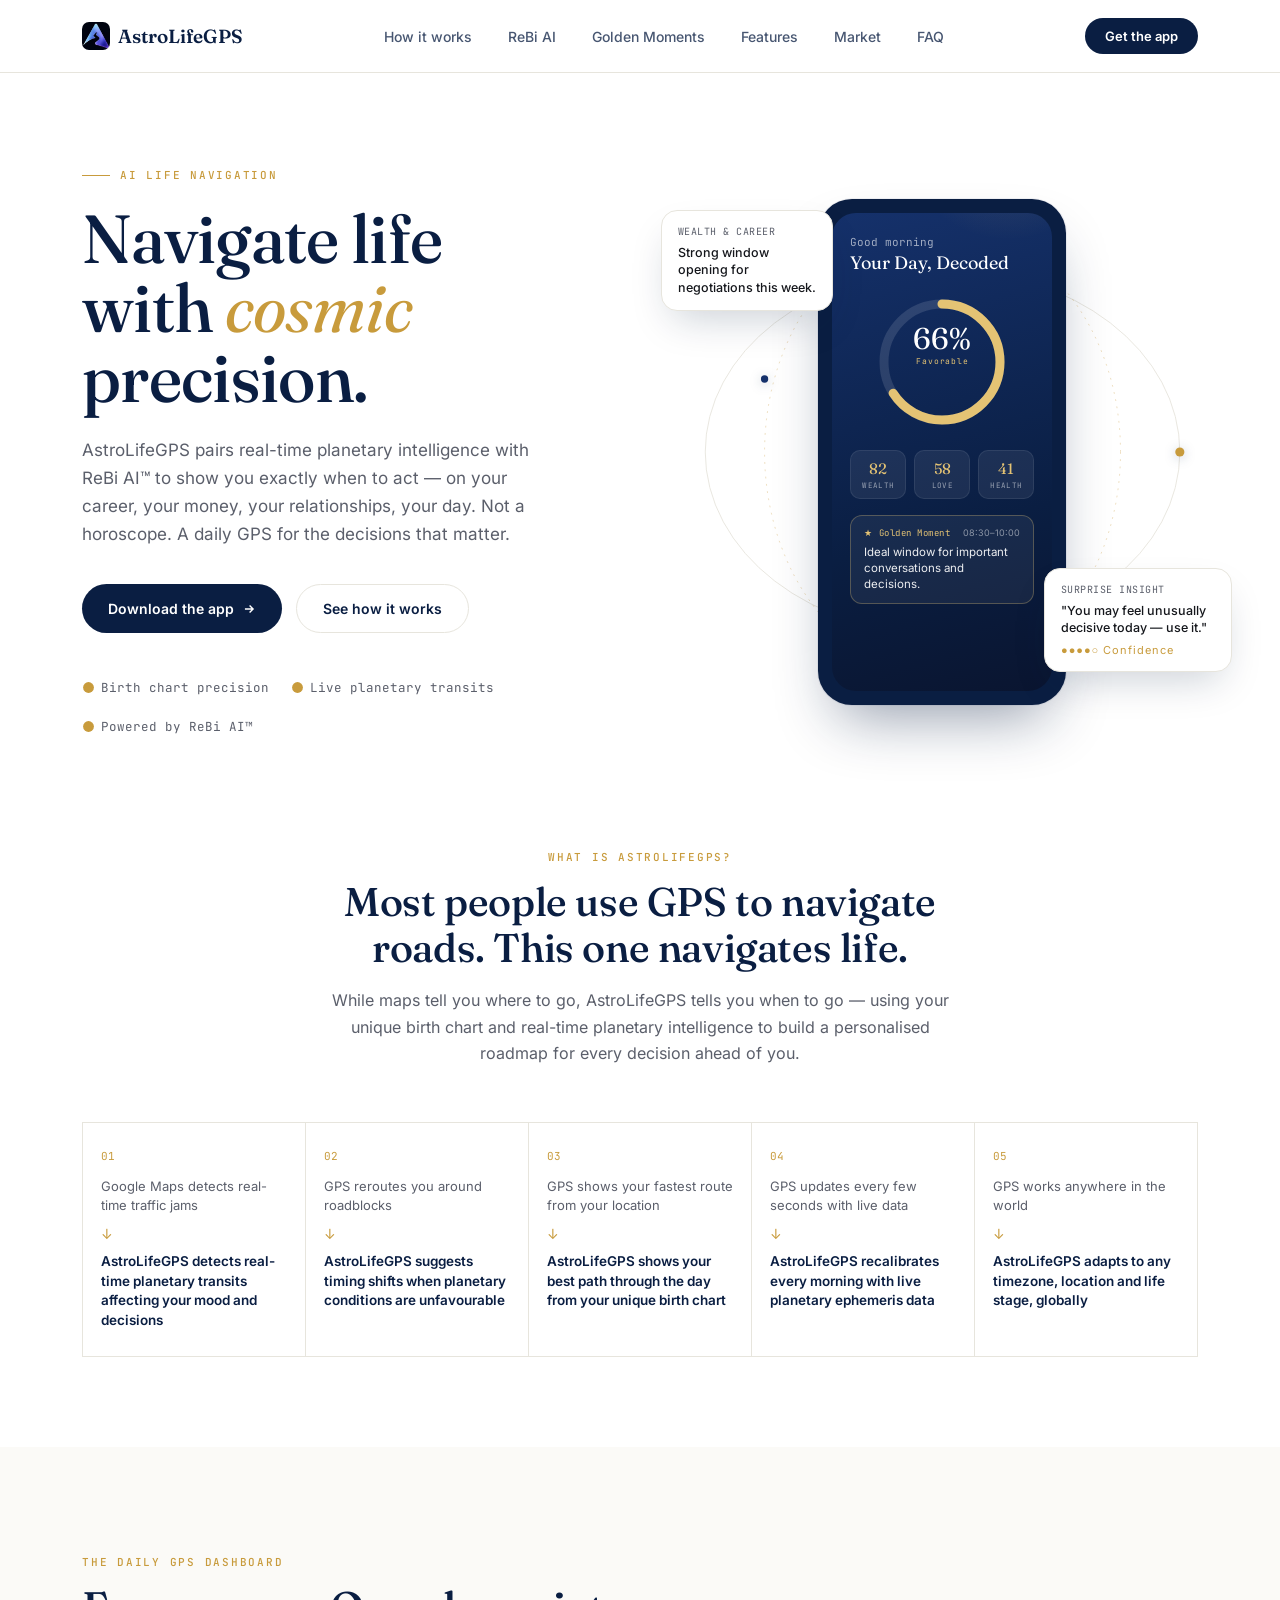
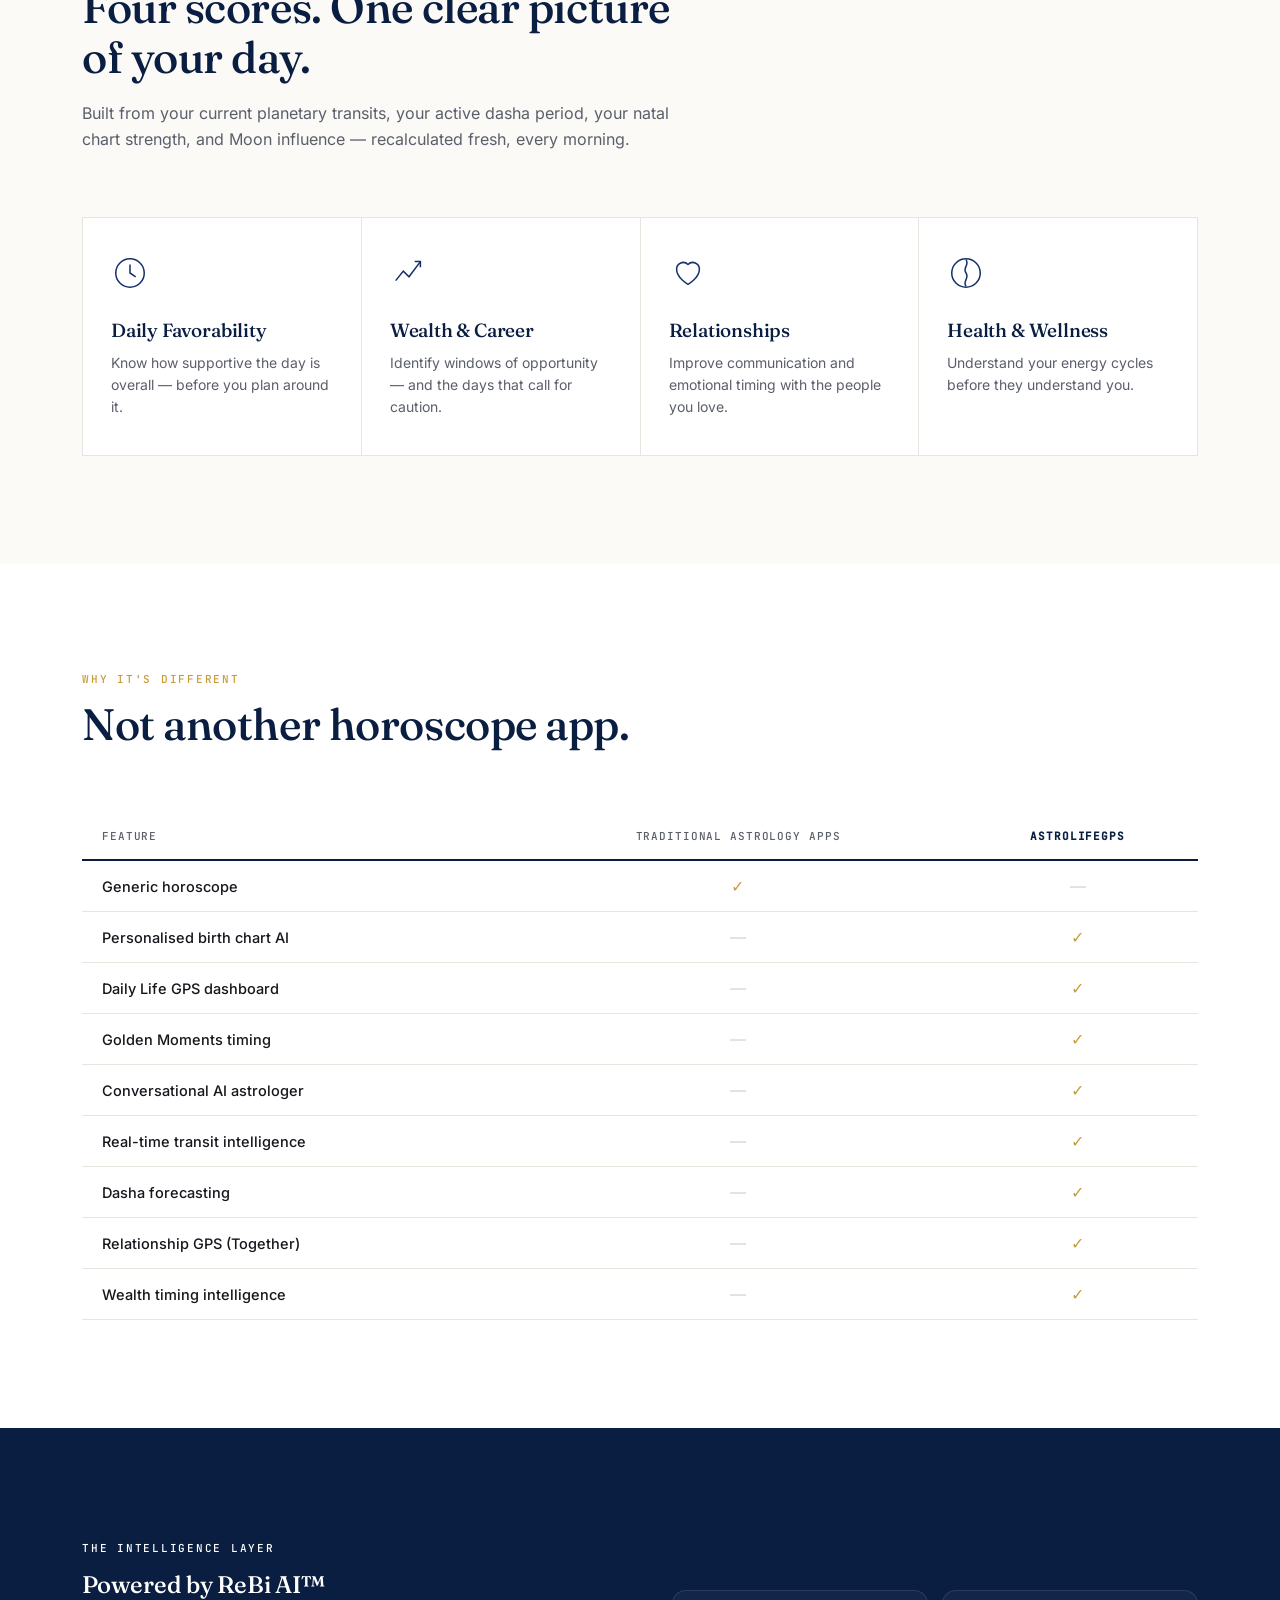
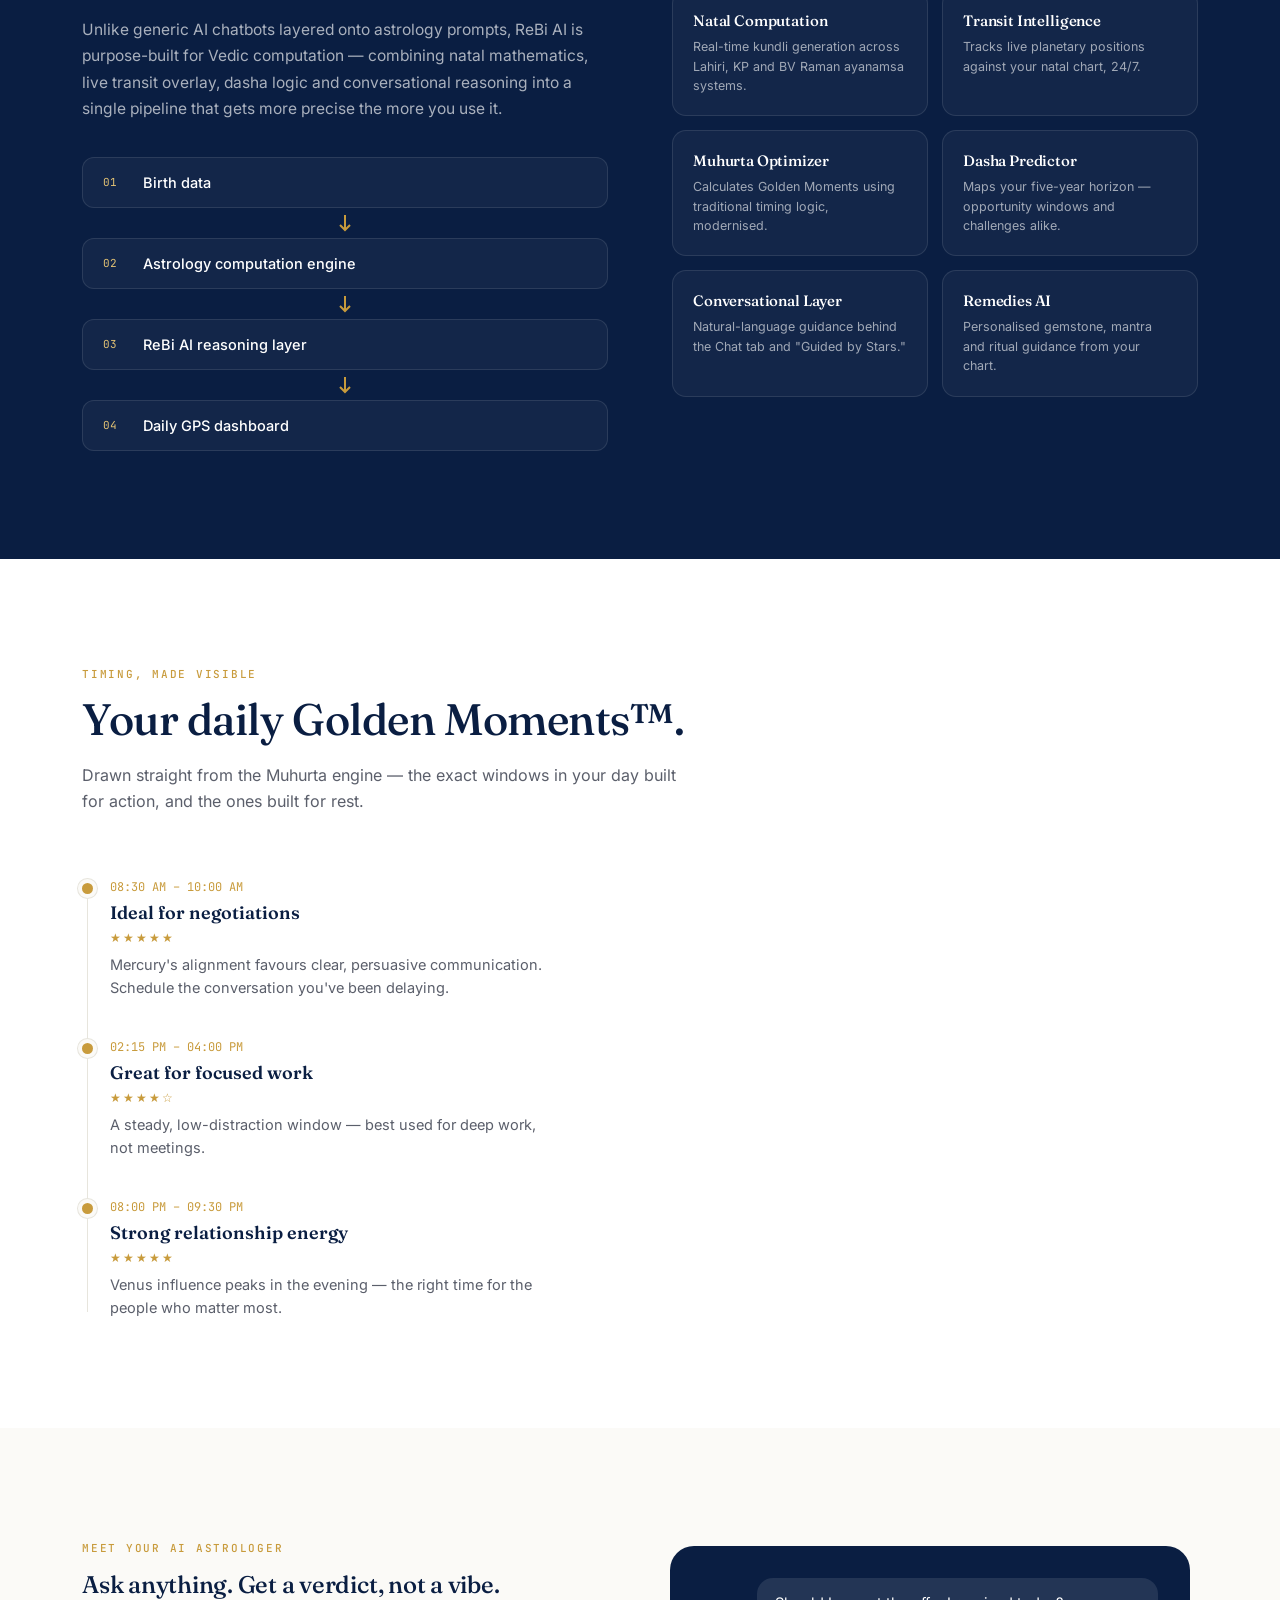
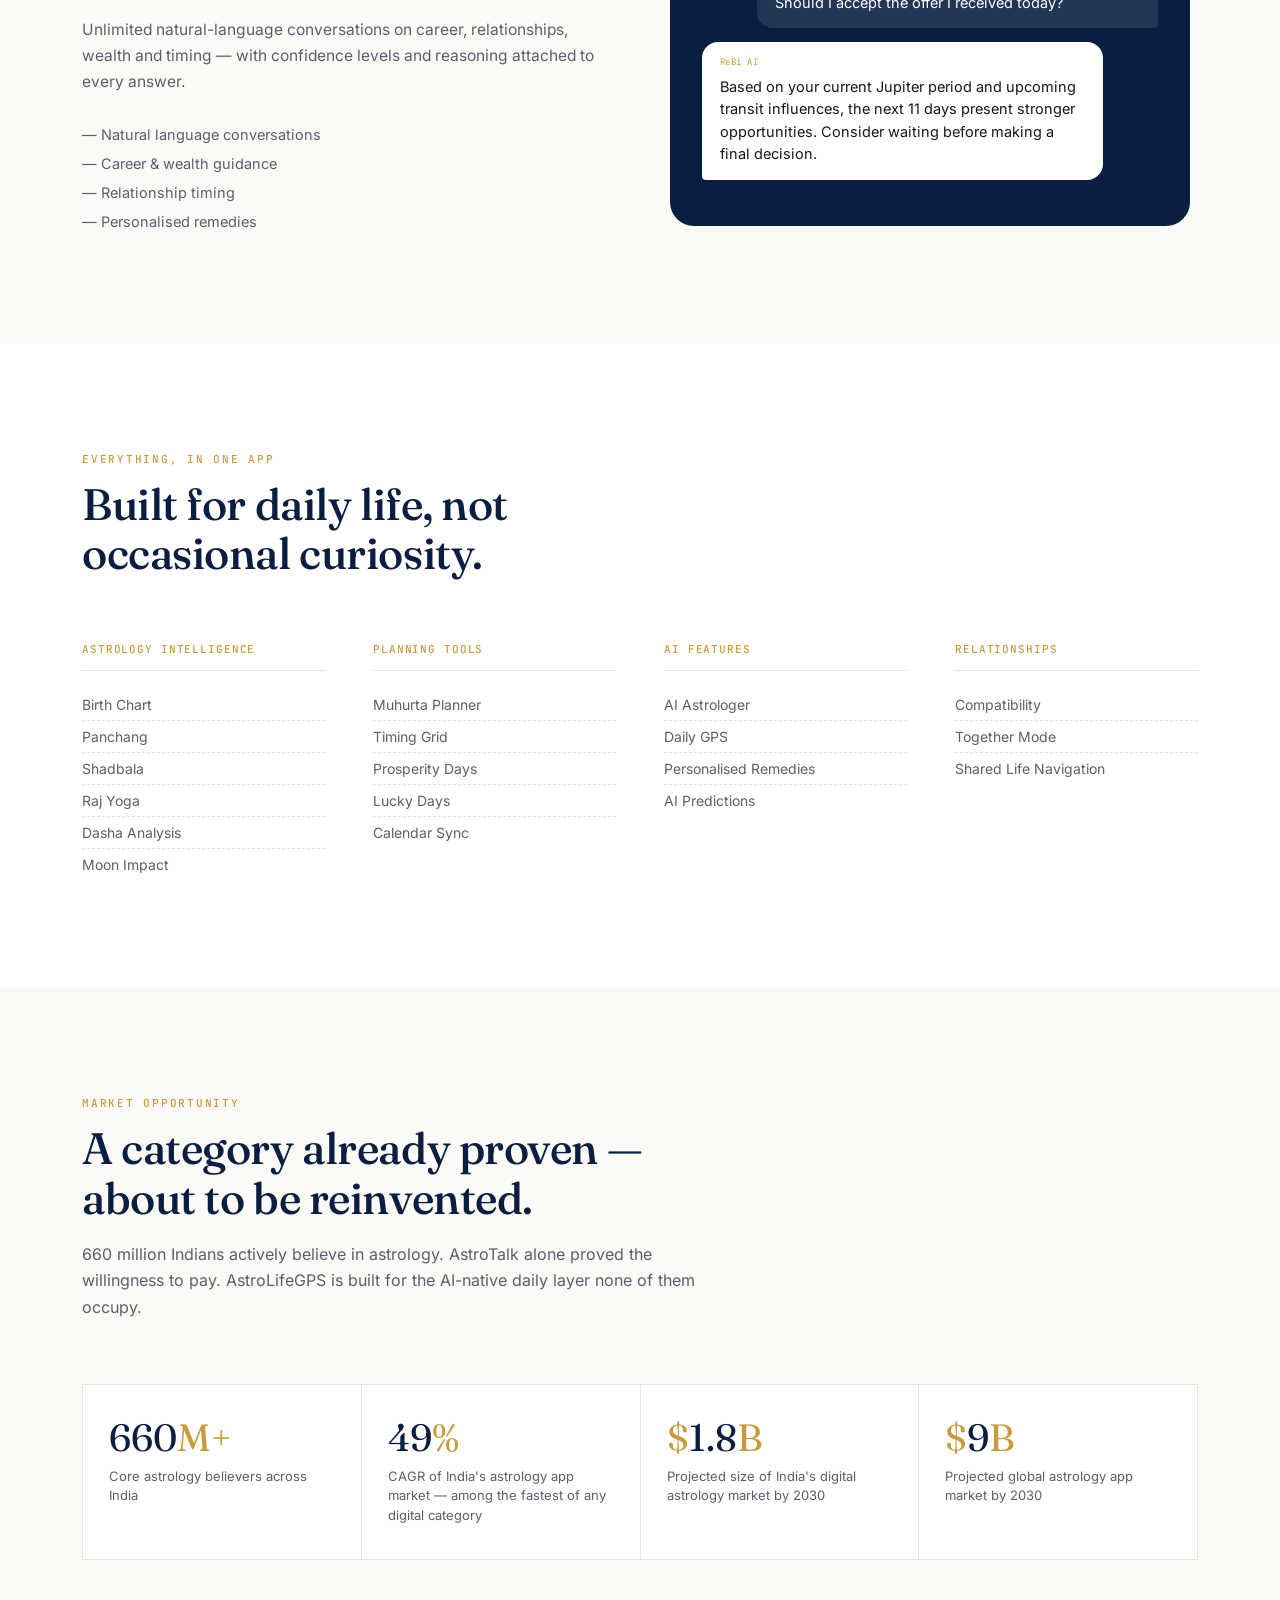
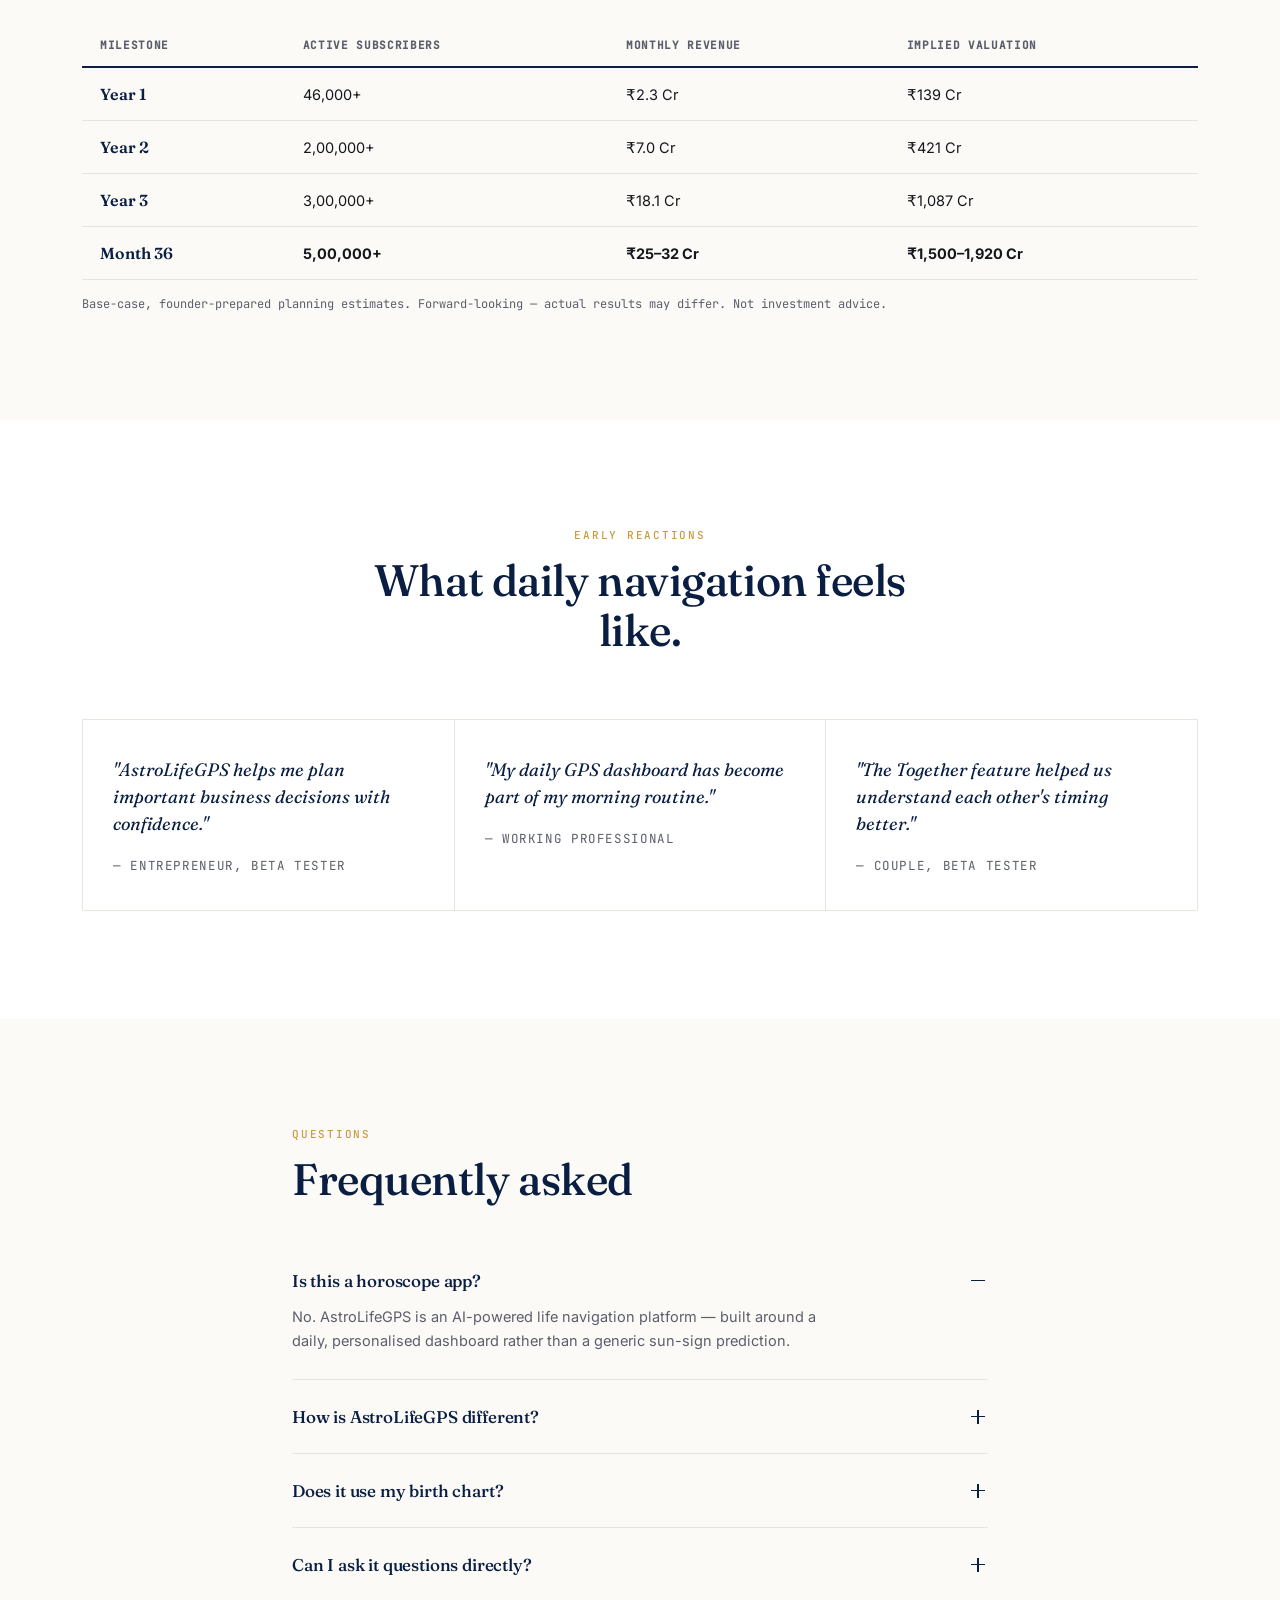
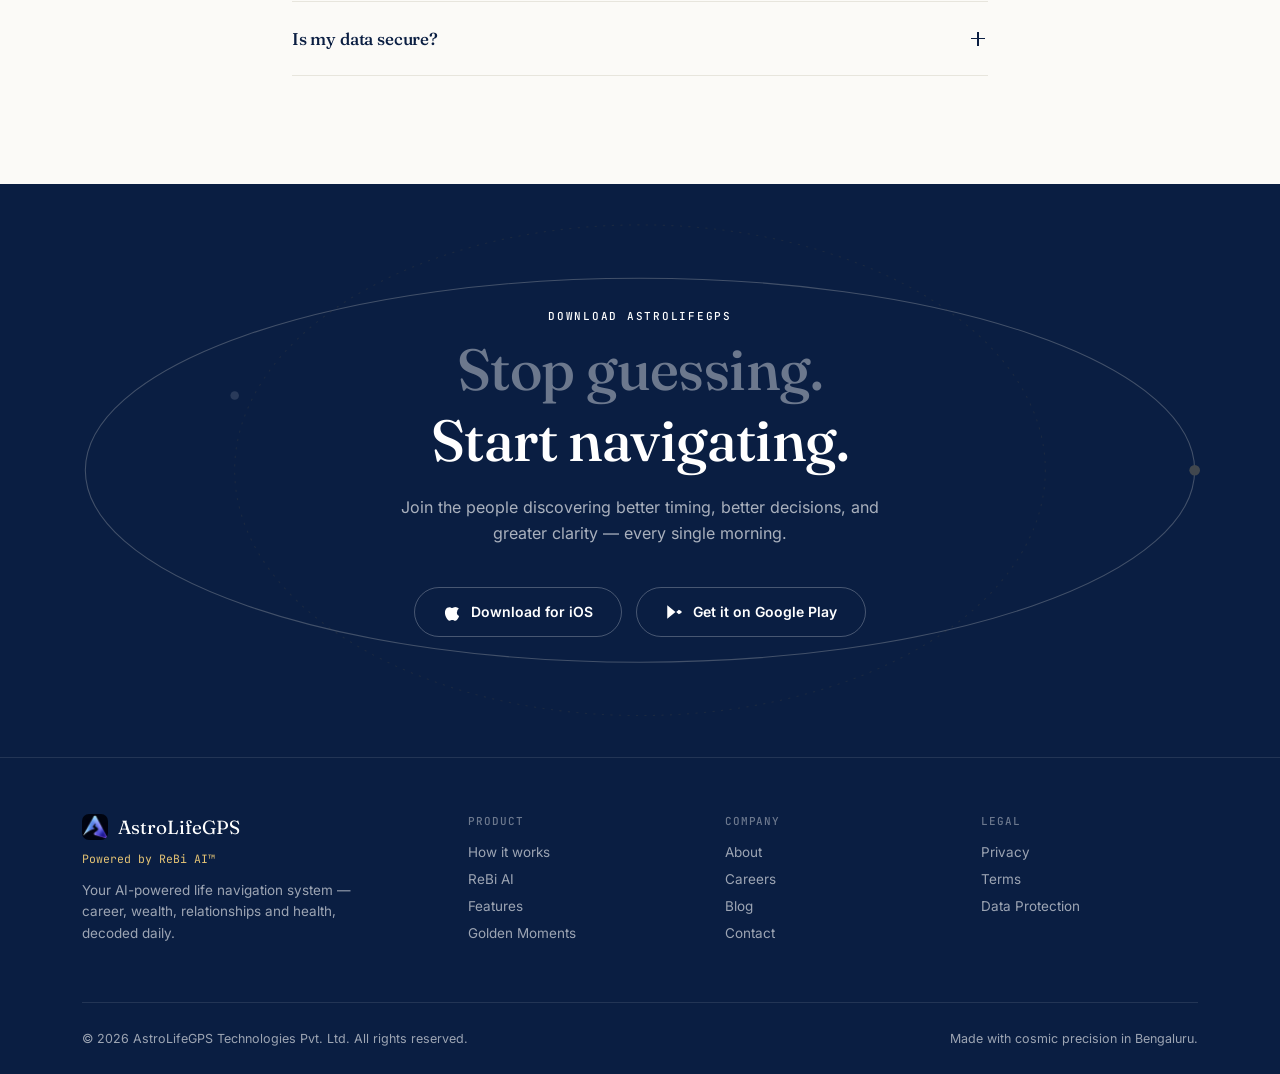
==== index.html @ 7a34eeb6 "Add logo image and update header and footer branding - Introduced a new logo image (assets/logo.svg)" ====
<!DOCTYPE html>
<html lang="en">
<head>
<meta charset="UTF-8">
<meta name="viewport" content="width=device-width, initial-scale=1.0">
<title>AstroLifeGPS — AI-Powered Life Navigation</title>
<meta name="description" content="AstroLifeGPS pairs real-time planetary intelligence with ReBi AI™ to show you exactly when to act — on your career, money, relationships and day. Not a horoscope. A daily GPS for the decisions that matter.">
<meta name="theme-color" content="#0A1E42">
<link rel="canonical" href="https://astrolifegps.com/">

<!-- Open Graph -->
<meta property="og:type" content="website">
<meta property="og:site_name" content="AstroLifeGPS">
<meta property="og:title" content="AstroLifeGPS — AI-Powered Life Navigation">
<meta property="og:description" content="Real-time planetary intelligence + ReBi AI™ for a daily, personalised GPS across career, wealth, relationships and health.">
<meta property="og:url" content="https://astrolifegps.com/">
<meta property="og:image" content="https://astrolifegps.com/assets/og-image.png">
<meta property="og:image:width" content="1200">
<meta property="og:image:height" content="630">

<!-- Twitter -->
<meta name="twitter:card" content="summary_large_image">
<meta name="twitter:title" content="AstroLifeGPS — AI-Powered Life Navigation">
<meta name="twitter:description" content="Real-time planetary intelligence + ReBi AI™ for a daily, personalised GPS across career, wealth, relationships and health.">
<meta name="twitter:image" content="https://astrolifegps.com/assets/og-image.png">

<!-- Favicon -->
<link rel="icon" type="image/svg+xml" href="/assets/favicon.svg">
<link rel="icon" type="image/png" href="/assets/favicon.png">
<link rel="apple-touch-icon" href="/assets/favicon.png">

<!-- Structured data -->
<script type="application/ld+json">
{
  "@context": "https://schema.org",
  "@type": "Organization",
  "@id": "https://astrolifegps.com/#organization",
  "name": "AstroLifeGPS",
  "url": "https://astrolifegps.com/",
  "logo": "https://astrolifegps.com/assets/logo.png",
  "description": "AI-powered life navigation — daily, personalised guidance across career, wealth, relationships and health, powered by ReBi AI."
}
</script>
<script type="application/ld+json">
{
  "@context": "https://schema.org",
  "@type": "WebSite",
  "@id": "https://astrolifegps.com/#website",
  "url": "https://astrolifegps.com/",
  "name": "AstroLifeGPS",
  "publisher": { "@id": "https://astrolifegps.com/#organization" }
}
</script>

<!-- Self-hosted fonts (no render-blocking external CSS) -->
<link rel="preload" as="font" type="font/woff2" crossorigin href="/assets/fonts/fraunces-variable.woff2">
<link rel="preload" as="font" type="font/woff2" crossorigin href="/assets/fonts/inter-variable.woff2">
<style>
@font-face{font-family:'Fraunces';font-style:normal;font-weight:300 600;font-display:swap;src:url('/assets/fonts/fraunces-variable.woff2') format('woff2');}
@font-face{font-family:'Fraunces';font-style:italic;font-weight:300 600;font-display:swap;src:url('/assets/fonts/fraunces-italic.woff2') format('woff2');}
@font-face{font-family:'Inter';font-style:normal;font-weight:400 800;font-display:swap;src:url('/assets/fonts/inter-variable.woff2') format('woff2');}
@font-face{font-family:'JetBrains Mono';font-style:normal;font-weight:400 500;font-display:swap;src:url('/assets/fonts/jetbrainsmono-variable.woff2') format('woff2');}
</style>
<style>
  :root{
    --navy-deep:#0A1E42;
    --navy:#15316B;
    --navy-mid:#1E4090;
    --gold:#C89B3C;
    --gold-light:#E4C374;
    --paper:#FBFAF7;
    --white:#FFFFFF;
    --ink:#15171C;
    --ink-soft:#5B5F6B;
    --line:#E7E5DD;
    --max:1180px;
  }
  *{box-sizing:border-box; margin:0; padding:0;}
  html{scroll-behavior:smooth;}
  body{
    background:var(--white);
    color:var(--ink);
    font-family:'Inter', sans-serif;
    -webkit-font-smoothing:antialiased;
    overflow-x:hidden;
  }
  ::selection{ background:var(--gold-light); color:var(--navy-deep); }

  h1,h2,h3,h4{
    font-family:'Fraunces', serif;
    font-weight:500;
    letter-spacing:-0.01em;
    color:var(--navy-deep);
  }
  .eyebrow{
    font-family:'JetBrains Mono', monospace;
    font-size:11px;
    letter-spacing:0.16em;
    text-transform:uppercase;
    color:var(--gold);
    font-weight:500;
  }
  .wrap{ max-width:var(--max); margin:0 auto; padding:0 32px; }
  a{ color:inherit; text-decoration:none; }
  img{max-width:100%; display:block;}

  /* ---------- NAV ---------- */
  header{
    position:fixed; top:0; left:0; right:0; z-index:100;
    background:rgba(255,255,255,0.86);
    backdrop-filter:blur(14px);
    border-bottom:1px solid var(--line);
  }
  .nav-inner{
    max-width:var(--max); margin:0 auto; padding:18px 32px;
    display:flex; align-items:center; justify-content:space-between;
  }
  .logo{
    font-family:'Fraunces', serif; font-weight:600; font-size:19px;
    color:var(--navy-deep); display:flex; align-items:center; gap:8px;
  }
  .logo-mark{ border-radius:7px; display:block; flex-shrink:0; }
  nav ul{ list-style:none; display:flex; gap:36px; }
  nav a{ font-size:14px; font-weight:500; color:var(--navy-deep); opacity:0.75; transition:opacity .2s; }
  nav a:hover{ opacity:1; }
  .nav-cta{
    background:var(--navy-deep); color:#fff; padding:10px 20px; border-radius:100px;
    font-size:13px; font-weight:600; opacity:1 !important;
    transition:background .2s;
  }
  .nav-cta:hover{ background:var(--gold); }
  .nav-toggle{ display:none; }

  /* ---------- HERO ---------- */
  .hero{
    position:relative;
    padding:168px 0 0;
    overflow:hidden;
  }
  .hero-grid{
    display:grid; grid-template-columns:1.05fr 0.95fr; gap:40px; align-items:center;
    max-width:var(--max); margin:0 auto; padding:0 32px 80px;
  }
  .hero-eyebrow{ display:flex; align-items:center; gap:10px; margin-bottom:22px;}
  .hero-eyebrow .rule{ width:28px; height:1px; background:var(--gold); }
  h1.hero-h{
    font-size:clamp(40px, 5.4vw, 68px);
    line-height:1.02;
    margin-bottom:24px;
  }
  h1.hero-h em{
    font-style:italic; font-weight:400; color:var(--gold);
  }
  .hero-sub{
    font-size:17px; line-height:1.65; color:var(--ink-soft);
    max-width:480px; margin-bottom:36px;
  }
  .hero-ctas{ display:flex; gap:14px; flex-wrap:wrap; margin-bottom:46px;}
  .btn-primary{
    background:var(--navy-deep); color:#fff; padding:15px 26px; border-radius:100px;
    font-size:14px; font-weight:600; display:inline-flex; align-items:center; gap:8px;
    transition:transform .2s, background .2s;
  }
  .btn-primary:hover{ background:var(--navy-mid); transform:translateY(-1px); }
  .btn-secondary{
    border:1px solid var(--line); color:var(--navy-deep); padding:15px 26px; border-radius:100px;
    font-size:14px; font-weight:600; display:inline-flex; align-items:center; gap:8px;
    transition:border-color .2s, background .2s;
  }
  .btn-secondary:hover{ border-color:var(--navy-deep); background:var(--paper); }
  .trust-line{
    display:flex; gap:22px; flex-wrap:wrap; font-size:12.5px; color:var(--ink-soft);
    font-family:'JetBrains Mono', monospace;
  }
  .trust-line span{ display:flex; align-items:center; gap:6px; }
  .trust-line svg{ width:13px; height:13px; color:var(--gold); flex-shrink:0; }

  /* Hero visual: orbit + phone */
  .hero-visual{ position:relative; height:560px; display:flex; align-items:center; justify-content:center;}
  .orbit-svg{ position:absolute; inset:0; width:100%; height:100%; }
  .orbit-ring{ fill:none; stroke:var(--line); stroke-width:1; }
  .orbit-ring.alt{ stroke:rgba(200,155,60,0.35); stroke-dasharray:2 6; }
  .planet{ filter:drop-shadow(0 2px 6px rgba(10,30,66,0.25)); }

  .phone{
    position:relative; z-index:3;
    width:248px; height:506px;
    background:var(--navy-deep);
    border-radius:34px;
    padding:14px;
    box-shadow:0 30px 60px -20px rgba(10,30,66,0.45), 0 0 0 1px rgba(10,30,66,0.06);
  }
  .phone-screen{
    background:linear-gradient(165deg,#15316B 0%, #0A1E42 65%, #0A1530 100%);
    border-radius:24px; height:100%; width:100%;
    padding:22px 18px; color:#fff; position:relative; overflow:hidden;
  }
  .phone-screen::after{
    content:''; position:absolute; top:-40%; right:-30%; width:220px; height:220px;
    background:radial-gradient(circle, rgba(228,195,116,0.18), transparent 70%);
  }
  .phone-greet{ font-size:11px; color:rgba(255,255,255,0.6); font-family:'JetBrains Mono',monospace; margin-bottom:2px;}
  .phone-name{ font-family:'Fraunces',serif; font-size:18px; margin-bottom:18px;}
  .gauge-wrap{ display:flex; justify-content:center; margin-bottom:18px; position:relative;}
  .gauge-pct{ position:absolute; top:38%; left:50%; transform:translate(-50%,-50%); text-align:center;}
  .gauge-pct .num{ font-family:'Fraunces',serif; font-size:30px; line-height:1;}
  .gauge-pct .lbl{ font-size:8px; font-family:'JetBrains Mono',monospace; letter-spacing:0.1em; color:var(--gold-light); margin-top:2px;}
  .sub-scores{ display:flex; gap:8px; margin-bottom:16px; }
  .sub-score{ flex:1; background:rgba(255,255,255,0.07); border-radius:10px; padding:8px 6px; text-align:center; border:1px solid rgba(255,255,255,0.08);}
  .sub-score .v{ font-family:'Fraunces',serif; font-size:15px; color:var(--gold-light); }
  .sub-score .l{ font-size:7.5px; color:rgba(255,255,255,0.55); margin-top:2px; font-family:'JetBrains Mono',monospace; text-transform:uppercase; letter-spacing:0.05em;}
  .golden-card{
    background:rgba(255,255,255,0.06); border:1px solid rgba(228,195,116,0.3);
    border-radius:12px; padding:11px 13px;
  }
  .golden-card .gc-top{ display:flex; justify-content:space-between; align-items:center; margin-bottom:5px;}
  .golden-card .gc-label{ font-size:9px; font-family:'JetBrains Mono',monospace; color:var(--gold-light); letter-spacing:0.06em;}
  .golden-card .gc-time{ font-size:9px; color:rgba(255,255,255,0.5);}
  .golden-card .gc-text{ font-size:11.5px; line-height:1.4; color:rgba(255,255,255,0.92);}

  .float-card{
    position:absolute; background:#fff; border-radius:16px; box-shadow:0 18px 40px -12px rgba(10,30,66,0.22);
    padding:14px 16px; z-index:4; border:1px solid var(--line);
  }
  .float-card.fc1{ top:38px; left:-26px; width:172px; }
  .float-card.fc2{ bottom:60px; right:-34px; width:188px; }
  .fc-title{ font-size:10px; font-family:'JetBrains Mono',monospace; color:var(--ink-soft); letter-spacing:0.05em; text-transform:uppercase; margin-bottom:6px;}
  .fc-body{ font-size:12.5px; line-height:1.4; color:var(--ink); font-weight:500;}
  .fc-stars{ color:var(--gold); font-size:11px; margin-top:6px; letter-spacing:1px;}

  /* ---------- LOGOS / GPS METAPHOR STRIP ---------- */
  .metaphor{ padding:30px 0 90px; }
  .metaphor-head{ text-align:center; max-width:640px; margin:0 auto 56px; }
  .metaphor-head h2{ font-size:clamp(28px,3.4vw,40px); line-height:1.15; margin-bottom:16px;}
  .metaphor-head p{ color:var(--ink-soft); font-size:16px; line-height:1.65;}
  .metaphor-grid{
    display:grid; grid-template-columns:repeat(5,1fr); border-top:1px solid var(--line); border-left:1px solid var(--line);
  }
  .m-cell{ border-right:1px solid var(--line); border-bottom:1px solid var(--line); padding:26px 18px; }
  .m-cell .m-num{ font-family:'JetBrains Mono',monospace; font-size:11px; color:var(--gold); margin-bottom:14px;}
  .m-cell .m-old{ font-size:13px; color:var(--ink-soft); margin-bottom:10px; line-height:1.45;}
  .m-cell .m-arrow{ color:var(--gold); font-size:14px; margin-bottom:10px;}
  .m-cell .m-new{ font-size:13.5px; color:var(--navy-deep); font-weight:600; line-height:1.45;}

  /* ---------- SECTION GENERIC ---------- */
  section{ padding:108px 0; }
  .section-head{ max-width:620px; margin-bottom:64px; }
  .section-head.center{ margin-left:auto; margin-right:auto; text-align:center; }
  .section-head .eyebrow{ display:block; margin-bottom:14px; }
  .section-head h2{ font-size:clamp(30px,3.6vw,44px); line-height:1.12; }
  .section-head p{ color:var(--ink-soft); font-size:16px; line-height:1.65; margin-top:18px; }

  .bg-paper{ background:var(--paper); }
  .bg-navy{ background:var(--navy-deep); color:#fff; }
  .bg-navy h2, .bg-navy h3, .bg-navy .eyebrow-light{ color:#fff; }

  /* ---------- DASHBOARD CARDS (4 scores) ---------- */
  .score-grid{ display:grid; grid-template-columns:repeat(4,1fr); gap:1px; background:var(--line); border:1px solid var(--line); }
  .score-card{ background:#fff; padding:36px 28px; transition:background .25s; }
  .score-card:hover{ background:var(--paper); }
  .score-card .sc-icon{ width:38px; height:38px; margin-bottom:22px; }
  .score-card h3{ font-size:19px; margin-bottom:10px; font-weight:500; }
  .score-card p{ font-size:14px; color:var(--ink-soft); line-height:1.6; }

  /* ---------- DIFFERENTIATOR TABLE ---------- */
  .diff-table{ width:100%; border-collapse:collapse; }
  .diff-table th{
    text-align:left; padding:16px 20px; font-family:'JetBrains Mono',monospace; font-size:11px;
    text-transform:uppercase; letter-spacing:0.08em; color:var(--ink-soft); border-bottom:2px solid var(--navy-deep);
    font-weight:500;
  }
  .diff-table th.center, .diff-table td.center{ text-align:center; }
  .diff-table td{ padding:15px 20px; border-bottom:1px solid var(--line); font-size:14.5px; }
  .diff-table tr td:first-child{ color:var(--ink); font-weight:500; }
  .diff-table .yes{ color:var(--gold); font-size:16px; }
  .diff-table .no{ color:#D8D5CB; font-size:16px; }
  .diff-table th:nth-child(3){ color:var(--navy-deep); font-weight:700; }

  /* ---------- REBI AI ARCHITECTURE ---------- */
  .rebi-grid{ display:grid; grid-template-columns:1fr 1fr; gap:64px; align-items:center; }
  .rebi-flow{ display:flex; flex-direction:column; gap:0; }
  .flow-step{
    display:flex; align-items:center; gap:16px; padding:16px 20px; background:rgba(255,255,255,0.04);
    border:1px solid rgba(255,255,255,0.1); border-radius:12px; position:relative;
  }
  .flow-step + .flow-step{ margin-top:0; }
  .flow-connector{ display:flex; justify-content:center; padding:6px 0; }
  .flow-connector svg{ width:14px; height:18px; color:var(--gold); }
  .flow-num{
    font-family:'JetBrains Mono',monospace; font-size:11px; color:var(--gold-light);
    width:24px; flex-shrink:0;
  }
  .flow-label{ font-size:14.5px; color:#fff; font-weight:500; }
  .rebi-modules{ display:grid; grid-template-columns:1fr 1fr; gap:14px; }
  .module-card{
    background:rgba(255,255,255,0.04); border:1px solid rgba(255,255,255,0.1); border-radius:14px; padding:20px;
  }
  .module-card h4{ color:#fff; font-size:15px; margin-bottom:7px; font-weight:500;}
  .module-card p{ font-size:12.5px; color:rgba(255,255,255,0.6); line-height:1.55;}

  /* ---------- GOLDEN MOMENTS TIMELINE ---------- */
  .timeline{ position:relative; padding-left:28px; }
  .timeline::before{ content:''; position:absolute; left:5px; top:8px; bottom:8px; width:1px; background:var(--line); }
  .t-item{ position:relative; padding-bottom:40px; }
  .t-item:last-child{ padding-bottom:0; }
  .t-item::before{
    content:''; position:absolute; left:-28px; top:4px; width:11px; height:11px; border-radius:50%;
    background:var(--gold); box-shadow:0 0 0 4px var(--paper), 0 0 0 5px var(--line);
  }
  .t-time{ font-family:'JetBrains Mono',monospace; font-size:12px; color:var(--gold); margin-bottom:6px; }
  .t-title{ font-size:18px; font-weight:600; color:var(--navy-deep); margin-bottom:6px; font-family:'Fraunces',serif;}
  .t-stars{ color:var(--gold); font-size:12px; letter-spacing:2px; margin-bottom:8px;}
  .t-desc{ font-size:14.5px; color:var(--ink-soft); line-height:1.6; max-width:440px;}

  /* ---------- CHAT MOCK ---------- */
  .chat-mock{
    background:var(--navy-deep); border-radius:24px; padding:32px; max-width:520px;
  }
  .chat-bubble{ border-radius:16px; padding:14px 18px; font-size:14.5px; line-height:1.55; margin-bottom:14px; max-width:88%;}
  .chat-bubble.user{ background:rgba(255,255,255,0.1); color:#fff; margin-left:auto; border-bottom-right-radius:4px;}
  .chat-bubble.ai{ background:#fff; color:var(--ink); border-bottom-left-radius:4px;}
  .chat-bubble.ai .tag{ font-family:'JetBrains Mono',monospace; font-size:9px; color:var(--gold); display:block; margin-bottom:6px; letter-spacing:0.05em;}

  /* ---------- FEATURE GRID (everything in one app) ---------- */
  .feat-cols{ display:grid; grid-template-columns:repeat(4,1fr); gap:48px; }
  .feat-col h4{
    font-family:'JetBrains Mono',monospace; font-size:11px; text-transform:uppercase; letter-spacing:0.08em;
    color:var(--gold); margin-bottom:18px; padding-bottom:14px; border-bottom:1px solid var(--line);
  }
  .feat-col ul{ list-style:none; }
  .feat-col li{ font-size:14px; color:var(--ink-soft); padding:7px 0; border-bottom:1px dashed var(--line); }
  .feat-col li:last-child{ border-bottom:none; }

  /* ---------- MARKET STATS ---------- */
  .stat-row{ display:grid; grid-template-columns:repeat(4,1fr); gap:1px; background:var(--line); border:1px solid var(--line); margin-bottom:64px;}
  .stat-cell{ background:#fff; padding:34px 26px; }
  .stat-cell .stat-num{ font-family:'Fraunces',serif; font-size:38px; color:var(--navy-deep); line-height:1; margin-bottom:10px;}
  .stat-cell .stat-num span{ color:var(--gold); }
  .stat-cell .stat-lbl{ font-size:13px; color:var(--ink-soft); line-height:1.5;}

  .proj-table{ width:100%; border-collapse:collapse; }
  .proj-table th{ text-align:left; padding:14px 18px; font-size:11px; font-family:'JetBrains Mono',monospace; text-transform:uppercase; letter-spacing:.06em; color:var(--ink-soft); border-bottom:2px solid var(--navy-deep);}
  .proj-table td{ padding:16px 18px; border-bottom:1px solid var(--line); font-size:14.5px;}
  .proj-table tr td:first-child{ font-weight:600; color:var(--navy-deep); font-family:'Fraunces',serif; font-size:16px;}
  .proj-table tr:last-child td{ font-weight:700; }

  /* ---------- TESTIMONIALS ---------- */
  .testi-grid{ display:grid; grid-template-columns:repeat(3,1fr); gap:1px; background:var(--line); border:1px solid var(--line); }
  .testi-card{ background:#fff; padding:36px 30px; }
  .testi-quote{ font-family:'Fraunces',serif; font-style:italic; font-size:18px; line-height:1.5; color:var(--navy-deep); margin-bottom:20px;}
  .testi-who{ font-size:12.5px; font-family:'JetBrains Mono',monospace; color:var(--ink-soft); text-transform:uppercase; letter-spacing:0.05em;}

  /* ---------- FAQ ---------- */
  .faq-item{ border-bottom:1px solid var(--line); padding:26px 0; }
  .faq-q{ display:flex; justify-content:space-between; align-items:center; cursor:pointer; gap:20px;}
  .faq-q h4{ font-size:17px; font-weight:500; font-family:'Fraunces',serif; }
  .faq-q .plus{ width:20px; height:20px; flex-shrink:0; position:relative;}
  .faq-q .plus::before, .faq-q .plus::after{ content:''; position:absolute; background:var(--navy-deep); transition:transform .25s;}
  .faq-q .plus::before{ width:14px; height:1.5px; top:9px; left:3px;}
  .faq-q .plus::after{ width:1.5px; height:14px; left:9px; top:3px;}
  .faq-item.open .plus::after{ transform:rotate(90deg); opacity:0;}
  .faq-a{ max-height:0; overflow:hidden; transition:max-height .3s ease;}
  .faq-item.open .faq-a{ max-height:200px; }
  .faq-a p{ padding-top:14px; font-size:14.5px; color:var(--ink-soft); line-height:1.65; max-width:560px;}

  /* ---------- FINAL CTA ---------- */
  .final-cta{ text-align:center; padding:120px 0; position:relative; overflow:hidden;}
  .final-cta h2{ font-size:clamp(34px,5vw,58px); line-height:1.08; margin-bottom:8px;}
  .final-cta h2.stop{ color:rgba(255,255,255,0.4); }
  .final-cta h2.start{ color:#fff; }
  .final-cta p{ color:rgba(255,255,255,0.65); max-width:480px; margin:24px auto 40px; font-size:16px; line-height:1.6;}
  .store-row{ display:flex; gap:14px; justify-content:center; flex-wrap:wrap;}
  .store-btn{
    border:1px solid rgba(255,255,255,0.25); color:#fff; padding:15px 28px; border-radius:100px;
    font-size:14px; font-weight:600; display:inline-flex; align-items:center; gap:10px; transition:all .2s;
  }
  .store-btn:hover{ background:#fff; color:var(--navy-deep); border-color:#fff; }

  /* ---------- FOOTER ---------- */
  footer{ background:var(--navy-deep); border-top:1px solid rgba(255,255,255,0.1); padding:56px 0 28px; color:rgba(255,255,255,0.6);}
  .footer-grid{ display:grid; grid-template-columns:1.6fr 1fr 1fr 1fr; gap:40px; margin-bottom:50px;}
  .footer-brand{ font-family:'Fraunces',serif; color:#fff; font-size:19px; margin-bottom:14px;}
  .footer-brand .pwr{ font-size:11.5px; color:var(--gold-light); font-family:'JetBrains Mono',monospace; display:block; margin-top:6px;}
  .footer-grid h5{ font-size:11px; text-transform:uppercase; letter-spacing:0.08em; color:rgba(255,255,255,0.4); margin-bottom:16px; font-family:'JetBrains Mono',monospace; font-weight:500;}
  .footer-grid ul{ list-style:none; }
  .footer-grid li{ margin-bottom:11px; font-size:13.5px;}
  .footer-grid a:hover{ color:#fff; }
  .footer-bottom{ display:flex; justify-content:space-between; padding-top:28px; border-top:1px solid rgba(255,255,255,0.1); font-size:12.5px; flex-wrap:wrap; gap:10px;}

  /* ---------- REVEAL ANIM ---------- */
  .reveal{ opacity:0; transform:translateY(18px); transition:opacity .7s ease, transform .7s ease; }
  .reveal.in{ opacity:1; transform:translateY(0); }

  @media (max-width:980px){
    nav ul{ display:none; }
    .hero-grid{ grid-template-columns:1fr; }
    .hero-visual{ height:440px; margin-top:20px; }
    .metaphor-grid{ grid-template-columns:1fr 1fr; }
    .score-grid{ grid-template-columns:1fr 1fr; }
    .rebi-grid{ grid-template-columns:1fr; gap:40px; }
    .feat-cols{ grid-template-columns:1fr 1fr; gap:32px; }
    .stat-row{ grid-template-columns:1fr 1fr; }
    .testi-grid{ grid-template-columns:1fr; }
    .diff-table{ font-size:13px; }
    .footer-grid{ grid-template-columns:1fr 1fr; }
  }
  @media (max-width:560px){
    .wrap, .nav-inner{ padding-left:20px; padding-right:20px; }
    .hero-grid{ padding-left:20px; padding-right:20px; }
    .metaphor-grid{ grid-template-columns:1fr; }
    .score-grid{ grid-template-columns:1fr; }
    .feat-cols{ grid-template-columns:1fr; }
    .stat-row{ grid-template-columns:1fr; }
    .footer-grid{ grid-template-columns:1fr; gap:30px;}
    .float-card{ display:none; }
    .diff-table{ display:block; overflow-x:auto; white-space:nowrap; }
  }
</style>
</head>
<body>

<header>
  <div class="nav-inner">
    <a href="#top" class="logo">
      <img class="logo-mark" src="/assets/logo.svg" alt="AstroLifeGPS logo" width="28" height="28">
      AstroLifeGPS</a>
    <nav>
      <ul>
        <li><a href="#how">How it works</a></li>
        <li><a href="#rebi">ReBi AI</a></li>
        <li><a href="#moments">Golden Moments</a></li>
        <li><a href="#features">Features</a></li>
        <li><a href="#market">Market</a></li>
        <li><a href="#faq">FAQ</a></li>
      </ul>
    </nav>
    <a href="#download" class="nav-cta">Get the app</a>
  </div>
</header>

<main id="top">

  <!-- HERO -->
  <section class="hero">
    <div class="hero-grid">
      <div>
        <div class="hero-eyebrow"><span class="rule"></span><span class="eyebrow">AI Life Navigation</span></div>
        <h1 class="hero-h">Navigate life<br>with <em>cosmic</em> precision.</h1>
        <p class="hero-sub">AstroLifeGPS pairs real-time planetary intelligence with ReBi AI™ to show you exactly when to act — on your career, your money, your relationships, your day. Not a horoscope. A daily GPS for the decisions that matter.</p>
        <div class="hero-ctas">
          <a href="#download" class="btn-primary">
            Download the app
            <svg width="14" height="14" viewBox="0 0 24 24" fill="none" stroke="currentColor" stroke-width="2.4"><path d="M5 12h14M13 6l6 6-6 6"/></svg>
          </a>
          <a href="#how" class="btn-secondary">See how it works</a>
        </div>
        <div class="trust-line">
          <span><svg viewBox="0 0 24 24" fill="currentColor"><circle cx="12" cy="12" r="10"/></svg>Birth chart precision</span>
          <span><svg viewBox="0 0 24 24" fill="currentColor"><circle cx="12" cy="12" r="10"/></svg>Live planetary transits</span>
          <span><svg viewBox="0 0 24 24" fill="currentColor"><circle cx="12" cy="12" r="10"/></svg>Powered by ReBi AI™</span>
        </div>
      </div>

      <div class="hero-visual">
        <svg class="orbit-svg" viewBox="0 0 560 560">
          <ellipse class="orbit-ring" cx="280" cy="280" rx="260" ry="200"/>
          <ellipse class="orbit-ring alt" cx="280" cy="280" rx="195" ry="245"/>
          <ellipse class="orbit-ring" cx="280" cy="280" rx="130" ry="150"/>
          <circle class="planet" cx="540" cy="280" r="5" fill="#C89B3C"/>
          <circle class="planet" cx="85" cy="200" r="4" fill="#15316B"/>
          <circle class="planet" cx="280" cy="35" r="3.5" fill="#C89B3C"/>
          <circle class="planet" cx="410" cy="450" r="4.5" fill="#15316B"/>
        </svg>
        <div class="float-card fc1">
          <div class="fc-title">Wealth &amp; Career</div>
          <div class="fc-body">Strong window opening for negotiations this week.</div>
        </div>
        <div class="phone">
          <div class="phone-screen">
            <div class="phone-greet">Good morning</div>
            <div class="phone-name">Your Day, Decoded</div>
            <div class="gauge-wrap">
              <svg width="140" height="140" viewBox="0 0 140 140">
                <circle cx="70" cy="70" r="58" fill="none" stroke="rgba(255,255,255,0.12)" stroke-width="9"/>
                <circle cx="70" cy="70" r="58" fill="none" stroke="#E4C374" stroke-width="9" stroke-linecap="round"
                  stroke-dasharray="364" stroke-dashoffset="124" transform="rotate(-90 70 70)"/>
              </svg>
              <div class="gauge-pct"><div class="num">66%</div><div class="lbl">Favorable</div></div>
            </div>
            <div class="sub-scores">
              <div class="sub-score"><div class="v">82</div><div class="l">Wealth</div></div>
              <div class="sub-score"><div class="v">58</div><div class="l">Love</div></div>
              <div class="sub-score"><div class="v">41</div><div class="l">Health</div></div>
            </div>
            <div class="golden-card">
              <div class="gc-top"><span class="gc-label">★ Golden Moment</span><span class="gc-time">08:30–10:00</span></div>
              <div class="gc-text">Ideal window for important conversations and decisions.</div>
            </div>
          </div>
        </div>
        <div class="float-card fc2">
          <div class="fc-title">Surprise Insight</div>
          <div class="fc-body">"You may feel unusually decisive today — use it."</div>
          <div class="fc-stars">●●●●○ Confidence</div>
        </div>
      </div>
    </div>
  </section>

  <!-- METAPHOR -->
  <section class="metaphor" id="how">
    <div class="wrap">
      <div class="metaphor-head reveal">
        <span class="eyebrow">What is AstroLifeGPS?</span>
        <h2 style="margin-top:14px;">Most people use GPS to navigate roads. This one navigates life.</h2>
        <p>While maps tell you where to go, AstroLifeGPS tells you when to go — using your unique birth chart and real-time planetary intelligence to build a personalised roadmap for every decision ahead of you.</p>
      </div>
      <div class="metaphor-grid reveal">
        <div class="m-cell">
          <div class="m-num">01</div>
          <div class="m-old">Google Maps detects real-time traffic jams</div>
          <div class="m-arrow">↓</div>
          <div class="m-new">AstroLifeGPS detects real-time planetary transits affecting your mood and decisions</div>
        </div>
        <div class="m-cell">
          <div class="m-num">02</div>
          <div class="m-old">GPS reroutes you around roadblocks</div>
          <div class="m-arrow">↓</div>
          <div class="m-new">AstroLifeGPS suggests timing shifts when planetary conditions are unfavourable</div>
        </div>
        <div class="m-cell">
          <div class="m-num">03</div>
          <div class="m-old">GPS shows your fastest route from your location</div>
          <div class="m-arrow">↓</div>
          <div class="m-new">AstroLifeGPS shows your best path through the day from your unique birth chart</div>
        </div>
        <div class="m-cell">
          <div class="m-num">04</div>
          <div class="m-old">GPS updates every few seconds with live data</div>
          <div class="m-arrow">↓</div>
          <div class="m-new">AstroLifeGPS recalibrates every morning with live planetary ephemeris data</div>
        </div>
        <div class="m-cell">
          <div class="m-num">05</div>
          <div class="m-old">GPS works anywhere in the world</div>
          <div class="m-arrow">↓</div>
          <div class="m-new">AstroLifeGPS adapts to any timezone, location and life stage, globally</div>
        </div>
      </div>
    </div>
  </section>

  <!-- DAILY GPS DASHBOARD -->
  <section class="bg-paper">
    <div class="wrap">
      <div class="section-head reveal">
        <span class="eyebrow">The daily GPS dashboard</span>
        <h2>Four scores. One clear picture of your day.</h2>
        <p>Built from your current planetary transits, your active dasha period, your natal chart strength, and Moon influence — recalculated fresh, every morning.</p>
      </div>
    </div>
    <div class="wrap reveal">
      <div class="score-grid">
        <div class="score-card">
          <svg class="sc-icon" viewBox="0 0 40 40" fill="none" stroke="#15316B" stroke-width="1.6"><circle cx="20" cy="20" r="15"/><path d="M20 11v9l6 4"/></svg>
          <h3>Daily Favorability</h3>
          <p>Know how supportive the day is overall — before you plan around it.</p>
        </div>
        <div class="score-card">
          <svg class="sc-icon" viewBox="0 0 40 40" fill="none" stroke="#15316B" stroke-width="1.6"><path d="M6 28l8-10 6 6 12-16"/><path d="M26 8h6v6"/></svg>
          <h3>Wealth &amp; Career</h3>
          <p>Identify windows of opportunity — and the days that call for caution.</p>
        </div>
        <div class="score-card">
          <svg class="sc-icon" viewBox="0 0 40 40" fill="none" stroke="#15316B" stroke-width="1.6"><path d="M20 32s-12-7-12-16a7 7 0 0112-5 7 7 0 0112 5c0 9-12 16-12 16z"/></svg>
          <h3>Relationships</h3>
          <p>Improve communication and emotional timing with the people you love.</p>
        </div>
        <div class="score-card">
          <svg class="sc-icon" viewBox="0 0 40 40" fill="none" stroke="#15316B" stroke-width="1.6"><path d="M20 6c4 6-4 8 0 14s-4 8 0 14"/><circle cx="20" cy="20" r="15"/></svg>
          <h3>Health &amp; Wellness</h3>
          <p>Understand your energy cycles before they understand you.</p>
        </div>
      </div>
    </div>
  </section>

  <!-- DIFFERENTIATOR TABLE -->
  <section>
    <div class="wrap">
      <div class="section-head reveal">
        <span class="eyebrow">Why it's different</span>
        <h2>Not another horoscope app.</h2>
      </div>
      <div class="reveal" style="overflow-x:auto;">
        <table class="diff-table">
          <thead>
            <tr><th>Feature</th><th class="center">Traditional astrology apps</th><th class="center">AstroLifeGPS</th></tr>
          </thead>
          <tbody>
            <tr><td>Generic horoscope</td><td class="center"><span class="yes">✓</span></td><td class="center"><span class="no">—</span></td></tr>
            <tr><td>Personalised birth chart AI</td><td class="center"><span class="no">—</span></td><td class="center"><span class="yes">✓</span></td></tr>
            <tr><td>Daily Life GPS dashboard</td><td class="center"><span class="no">—</span></td><td class="center"><span class="yes">✓</span></td></tr>
            <tr><td>Golden Moments timing</td><td class="center"><span class="no">—</span></td><td class="center"><span class="yes">✓</span></td></tr>
            <tr><td>Conversational AI astrologer</td><td class="center"><span class="no">—</span></td><td class="center"><span class="yes">✓</span></td></tr>
            <tr><td>Real-time transit intelligence</td><td class="center"><span class="no">—</span></td><td class="center"><span class="yes">✓</span></td></tr>
            <tr><td>Dasha forecasting</td><td class="center"><span class="no">—</span></td><td class="center"><span class="yes">✓</span></td></tr>
            <tr><td>Relationship GPS (Together)</td><td class="center"><span class="no">—</span></td><td class="center"><span class="yes">✓</span></td></tr>
            <tr><td>Wealth timing intelligence</td><td class="center"><span class="no">—</span></td><td class="center"><span class="yes">✓</span></td></tr>
          </tbody>
        </table>
      </div>
    </div>
  </section>

  <!-- REBI AI -->
  <section class="bg-navy" id="rebi">
    <div class="wrap">
      <div class="rebi-grid">
        <div class="reveal">
          <span class="eyebrow eyebrow-light">The intelligence layer</span>
          <h2 style="margin-top:14px; margin-bottom:18px;">Powered by ReBi AI™</h2>
          <p style="color:rgba(255,255,255,0.65); font-size:15.5px; line-height:1.7; margin-bottom:34px;">Unlike generic AI chatbots layered onto astrology prompts, ReBi AI is purpose-built for Vedic computation — combining natal mathematics, live transit overlay, dasha logic and conversational reasoning into a single pipeline that gets more precise the more you use it.</p>
          <div class="rebi-flow">
            <div class="flow-step"><span class="flow-num">01</span><span class="flow-label">Birth data</span></div>
            <div class="flow-connector"><svg viewBox="0 0 14 18" fill="none" stroke="currentColor" stroke-width="2"><path d="M7 1v14M2 11l5 5 5-5"/></svg></div>
            <div class="flow-step"><span class="flow-num">02</span><span class="flow-label">Astrology computation engine</span></div>
            <div class="flow-connector"><svg viewBox="0 0 14 18" fill="none" stroke="currentColor" stroke-width="2"><path d="M7 1v14M2 11l5 5 5-5"/></svg></div>
            <div class="flow-step"><span class="flow-num">03</span><span class="flow-label">ReBi AI reasoning layer</span></div>
            <div class="flow-connector"><svg viewBox="0 0 14 18" fill="none" stroke="currentColor" stroke-width="2"><path d="M7 1v14M2 11l5 5 5-5"/></svg></div>
            <div class="flow-step"><span class="flow-num">04</span><span class="flow-label">Daily GPS dashboard</span></div>
          </div>
        </div>
        <div class="rebi-modules reveal">
          <div class="module-card"><h4>Natal Computation</h4><p>Real-time kundli generation across Lahiri, KP and BV Raman ayanamsa systems.</p></div>
          <div class="module-card"><h4>Transit Intelligence</h4><p>Tracks live planetary positions against your natal chart, 24/7.</p></div>
          <div class="module-card"><h4>Muhurta Optimizer</h4><p>Calculates Golden Moments using traditional timing logic, modernised.</p></div>
          <div class="module-card"><h4>Dasha Predictor</h4><p>Maps your five-year horizon — opportunity windows and challenges alike.</p></div>
          <div class="module-card"><h4>Conversational Layer</h4><p>Natural-language guidance behind the Chat tab and "Guided by Stars."</p></div>
          <div class="module-card"><h4>Remedies AI</h4><p>Personalised gemstone, mantra and ritual guidance from your chart.</p></div>
        </div>
      </div>
    </div>
  </section>

  <!-- GOLDEN MOMENTS -->
  <section id="moments">
    <div class="wrap">
      <div class="section-head reveal">
        <span class="eyebrow">Timing, made visible</span>
        <h2>Your daily Golden Moments™.</h2>
        <p>Drawn straight from the Muhurta engine — the exact windows in your day built for action, and the ones built for rest.</p>
      </div>
      <div class="timeline reveal">
        <div class="t-item">
          <div class="t-time">08:30 AM – 10:00 AM</div>
          <div class="t-title">Ideal for negotiations</div>
          <div class="t-stars">★★★★★</div>
          <div class="t-desc">Mercury's alignment favours clear, persuasive communication. Schedule the conversation you've been delaying.</div>
        </div>
        <div class="t-item">
          <div class="t-time">02:15 PM – 04:00 PM</div>
          <div class="t-title">Great for focused work</div>
          <div class="t-stars">★★★★☆</div>
          <div class="t-desc">A steady, low-distraction window — best used for deep work, not meetings.</div>
        </div>
        <div class="t-item">
          <div class="t-time">08:00 PM – 09:30 PM</div>
          <div class="t-title">Strong relationship energy</div>
          <div class="t-stars">★★★★★</div>
          <div class="t-desc">Venus influence peaks in the evening — the right time for the people who matter most.</div>
        </div>
      </div>
    </div>
  </section>

  <!-- AI CHAT -->
  <section class="bg-paper">
    <div class="wrap" style="display:grid; grid-template-columns:1fr 1fr; gap:60px; align-items:center;">
      <div class="reveal">
        <span class="eyebrow">Meet your AI astrologer</span>
        <h2 style="margin-top:14px; margin-bottom:18px;">Ask anything. Get a verdict, not a vibe.</h2>
        <p style="color:var(--ink-soft); font-size:15.5px; line-height:1.7; margin-bottom:24px;">Unlimited natural-language conversations on career, relationships, wealth and timing — with confidence levels and reasoning attached to every answer.</p>
        <ul style="list-style:none; font-size:14.5px; color:var(--ink-soft); line-height:2;">
          <li>— Natural language conversations</li>
          <li>— Career &amp; wealth guidance</li>
          <li>— Relationship timing</li>
          <li>— Personalised remedies</li>
        </ul>
      </div>
      <div class="chat-mock reveal">
        <div class="chat-bubble user">Should I accept the offer I received today?</div>
        <div class="chat-bubble ai"><span class="tag">ReBi AI</span>Based on your current Jupiter period and upcoming transit influences, the next 11 days present stronger opportunities. Consider waiting before making a final decision.</div>
      </div>
    </div>
  </section>

  <!-- FEATURES GRID -->
  <section id="features">
    <div class="wrap">
      <div class="section-head reveal">
        <span class="eyebrow">Everything, in one app</span>
        <h2>Built for daily life, not occasional curiosity.</h2>
      </div>
      <div class="feat-cols reveal">
        <div class="feat-col">
          <h4>Astrology Intelligence</h4>
          <ul><li>Birth Chart</li><li>Panchang</li><li>Shadbala</li><li>Raj Yoga</li><li>Dasha Analysis</li><li>Moon Impact</li></ul>
        </div>
        <div class="feat-col">
          <h4>Planning Tools</h4>
          <ul><li>Muhurta Planner</li><li>Timing Grid</li><li>Prosperity Days</li><li>Lucky Days</li><li>Calendar Sync</li></ul>
        </div>
        <div class="feat-col">
          <h4>AI Features</h4>
          <ul><li>AI Astrologer</li><li>Daily GPS</li><li>Personalised Remedies</li><li>AI Predictions</li></ul>
        </div>
        <div class="feat-col">
          <h4>Relationships</h4>
          <ul><li>Compatibility</li><li>Together Mode</li><li>Shared Life Navigation</li></ul>
        </div>
      </div>
    </div>
  </section>

  <!-- MARKET -->
  <section class="bg-paper" id="market">
    <div class="wrap">
      <div class="section-head reveal">
        <span class="eyebrow">Market opportunity</span>
        <h2>A category already proven — about to be reinvented.</h2>
        <p>660 million Indians actively believe in astrology. AstroTalk alone proved the willingness to pay. AstroLifeGPS is built for the AI-native daily layer none of them occupy.</p>
      </div>
      <div class="stat-row reveal">
        <div class="stat-cell"><div class="stat-num">660<span>M+</span></div><div class="stat-lbl">Core astrology believers across India</div></div>
        <div class="stat-cell"><div class="stat-num">49<span>%</span></div><div class="stat-lbl">CAGR of India's astrology app market — among the fastest of any digital category</div></div>
        <div class="stat-cell"><div class="stat-num"><span>$</span>1.8<span>B</span></div><div class="stat-lbl">Projected size of India's digital astrology market by 2030</div></div>
        <div class="stat-cell"><div class="stat-num"><span>$</span>9<span>B</span></div><div class="stat-lbl">Projected global astrology app market by 2030</div></div>
      </div>
      <div class="reveal" style="overflow-x:auto;">
        <table class="proj-table">
          <thead><tr><th>Milestone</th><th>Active subscribers</th><th>Monthly revenue</th><th>Implied valuation</th></tr></thead>
          <tbody>
            <tr><td>Year 1</td><td>46,000+</td><td>₹2.3 Cr</td><td>₹139 Cr</td></tr>
            <tr><td>Year 2</td><td>2,00,000+</td><td>₹7.0 Cr</td><td>₹421 Cr</td></tr>
            <tr><td>Year 3</td><td>3,00,000+</td><td>₹18.1 Cr</td><td>₹1,087 Cr</td></tr>
            <tr><td>Month 36</td><td>5,00,000+</td><td>₹25–32 Cr</td><td>₹1,500–1,920 Cr</td></tr>
          </tbody>
        </table>
      </div>
      <p style="font-size:12px; color:var(--ink-soft); margin-top:16px; font-family:'JetBrains Mono',monospace;">Base-case, founder-prepared planning estimates. Forward-looking — actual results may differ. Not investment advice.</p>
    </div>
  </section>

  <!-- TESTIMONIALS -->
  <section>
    <div class="wrap">
      <div class="section-head center reveal" style="margin-left:auto;margin-right:auto;">
        <span class="eyebrow">Early reactions</span>
        <h2>What daily navigation feels like.</h2>
      </div>
      <div class="testi-grid reveal">
        <div class="testi-card">
          <div class="testi-quote">"AstroLifeGPS helps me plan important business decisions with confidence."</div>
          <div class="testi-who">— Entrepreneur, Beta Tester</div>
        </div>
        <div class="testi-card">
          <div class="testi-quote">"My daily GPS dashboard has become part of my morning routine."</div>
          <div class="testi-who">— Working Professional</div>
        </div>
        <div class="testi-card">
          <div class="testi-quote">"The Together feature helped us understand each other's timing better."</div>
          <div class="testi-who">— Couple, Beta Tester</div>
        </div>
      </div>
    </div>
  </section>

  <!-- FAQ -->
  <section class="bg-paper" id="faq">
    <div class="wrap" style="max-width:760px;">
      <div class="section-head reveal" style="margin-bottom:40px;">
        <span class="eyebrow">Questions</span>
        <h2>Frequently asked</h2>
      </div>
      <div class="reveal">
        <div class="faq-item open">
          <div class="faq-q" onclick="this.parentElement.classList.toggle('open')"><h4>Is this a horoscope app?</h4><div class="plus"></div></div>
          <div class="faq-a"><p>No. AstroLifeGPS is an AI-powered life navigation platform — built around a daily, personalised dashboard rather than a generic sun-sign prediction.</p></div>
        </div>
        <div class="faq-item">
          <div class="faq-q" onclick="this.parentElement.classList.toggle('open')"><h4>How is AstroLifeGPS different?</h4><div class="plus"></div></div>
          <div class="faq-a"><p>It combines Vedic astrology computation, the proprietary ReBi AI reasoning layer, real-time planetary intelligence, and personalised daily guidance — in one app.</p></div>
        </div>
        <div class="faq-item">
          <div class="faq-q" onclick="this.parentElement.classList.toggle('open')"><h4>Does it use my birth chart?</h4><div class="plus"></div></div>
          <div class="faq-a"><p>Yes. Every score, insight and Golden Moment is personalised using your exact birth date, time and location.</p></div>
        </div>
        <div class="faq-item">
          <div class="faq-q" onclick="this.parentElement.classList.toggle('open')"><h4>Can I ask it questions directly?</h4><div class="plus"></div></div>
          <div class="faq-a"><p>Yes — ReBi AI provides unlimited conversational guidance on career, relationships, wealth and timing through the Chat tab.</p></div>
        </div>
        <div class="faq-item">
          <div class="faq-q" onclick="this.parentElement.classList.toggle('open')"><h4>Is my data secure?</h4><div class="plus"></div></div>
          <div class="faq-a"><p>Yes. Privacy and data protection are core platform principles, with encryption applied to all sensitive birth data.</p></div>
        </div>
      </div>
    </div>
  </section>

  <!-- FINAL CTA -->
  <section class="bg-navy final-cta" id="download">
    <svg class="orbit-svg" viewBox="0 0 1200 500" style="opacity:0.25;">
      <ellipse class="orbit-ring" cx="600" cy="250" rx="520" ry="180" stroke="rgba(255,255,255,0.15)"/>
      <ellipse class="orbit-ring alt" cx="600" cy="250" rx="380" ry="230" stroke="rgba(228,195,116,0.3)"/>
      <circle cx="1120" cy="250" r="5" fill="#E4C374"/>
      <circle cx="220" cy="180" r="4" fill="#fff" opacity="0.5"/>
    </svg>
    <div class="wrap reveal">
      <span class="eyebrow eyebrow-light">Download AstroLifeGPS</span>
      <h2 class="stop" style="margin-top:14px;">Stop guessing.</h2>
      <h2 class="start">Start navigating.</h2>
      <p>Join the people discovering better timing, better decisions, and greater clarity — every single morning.</p>
      <div class="store-row">
        <a href="#" class="store-btn">
          <svg width="18" height="18" viewBox="0 0 24 24" fill="currentColor"><path d="M18.7 12.3c0-3 2.4-4.4 2.5-4.5-1.4-2-3.5-2.3-4.3-2.3-1.8-.2-3.6 1.1-4.5 1.1-.9 0-2.4-1-3.9-1-2 0-3.9 1.2-4.9 3-2.1 3.6-.5 9 1.5 12 1 1.4 2.1 3.1 3.7 3 1.5-.1 2-1 3.8-1 1.8 0 2.2 1 3.8 1 1.6 0 2.6-1.4 3.5-2.9 1.1-1.7 1.6-3.3 1.6-3.4-.1 0-3.1-1.2-3.1-4.7 0 0 0 0 0 0z"/></svg>
          Download for iOS
        </a>
        <a href="#" class="store-btn">
          <svg width="18" height="18" viewBox="0 0 24 24" fill="currentColor"><path d="M3 3l11 9-11 9V3zm12 9l3.5-3 3 1.7c1 .6 1 1.9 0 2.5l-3 1.8L15 12z"/></svg>
          Get it on Google Play
        </a>
      </div>
    </div>
  </section>

</main>

<footer>
  <div class="wrap">
    <div class="footer-grid">
      <div>
        <div class="footer-brand">
          <span style="display:inline-flex; align-items:center; gap:10px;">
            <img class="logo-mark" src="/assets/logo.svg" alt="AstroLifeGPS logo" width="26" height="26">AstroLifeGPS</span>
          <span class="pwr">Powered by ReBi AI™</span></div>
        <p style="font-size:13.5px; max-width:280px; line-height:1.6;">Your AI-powered life navigation system — career, wealth, relationships and health, decoded daily.</p>
      </div>
      <div>
        <h5>Product</h5>
        <ul>
          <li><a href="#how">How it works</a></li>
          <li><a href="#rebi">ReBi AI</a></li>
          <li><a href="#features">Features</a></li>
          <li><a href="#moments">Golden Moments</a></li>
        </ul>
      </div>
      <div>
        <h5>Company</h5>
        <ul>
          <li><a href="#">About</a></li>
          <li><a href="#">Careers</a></li>
          <li><a href="#">Blog</a></li>
          <li><a href="#">Contact</a></li>
        </ul>
      </div>
      <div>
        <h5>Legal</h5>
        <ul>
          <li><a href="#">Privacy</a></li>
          <li><a href="#">Terms</a></li>
          <li><a href="#">Data Protection</a></li>
        </ul>
      </div>
    </div>
    <div class="footer-bottom">
      <span>© 2026 AstroLifeGPS Technologies Pvt. Ltd. All rights reserved.</span>
      <span>Made with cosmic precision in Bengaluru.</span>
    </div>
  </div>
</footer>

<script>
  // scroll reveal
  const obs = new IntersectionObserver((entries)=>{
    entries.forEach(e=>{ if(e.isIntersecting){ e.target.classList.add('in'); } });
  }, {threshold:0.12});
  document.querySelectorAll('.reveal').forEach(el=>obs.observe(el));

  // header bg on scroll (already translucent, keep simple)
</script>

</body>
</html>
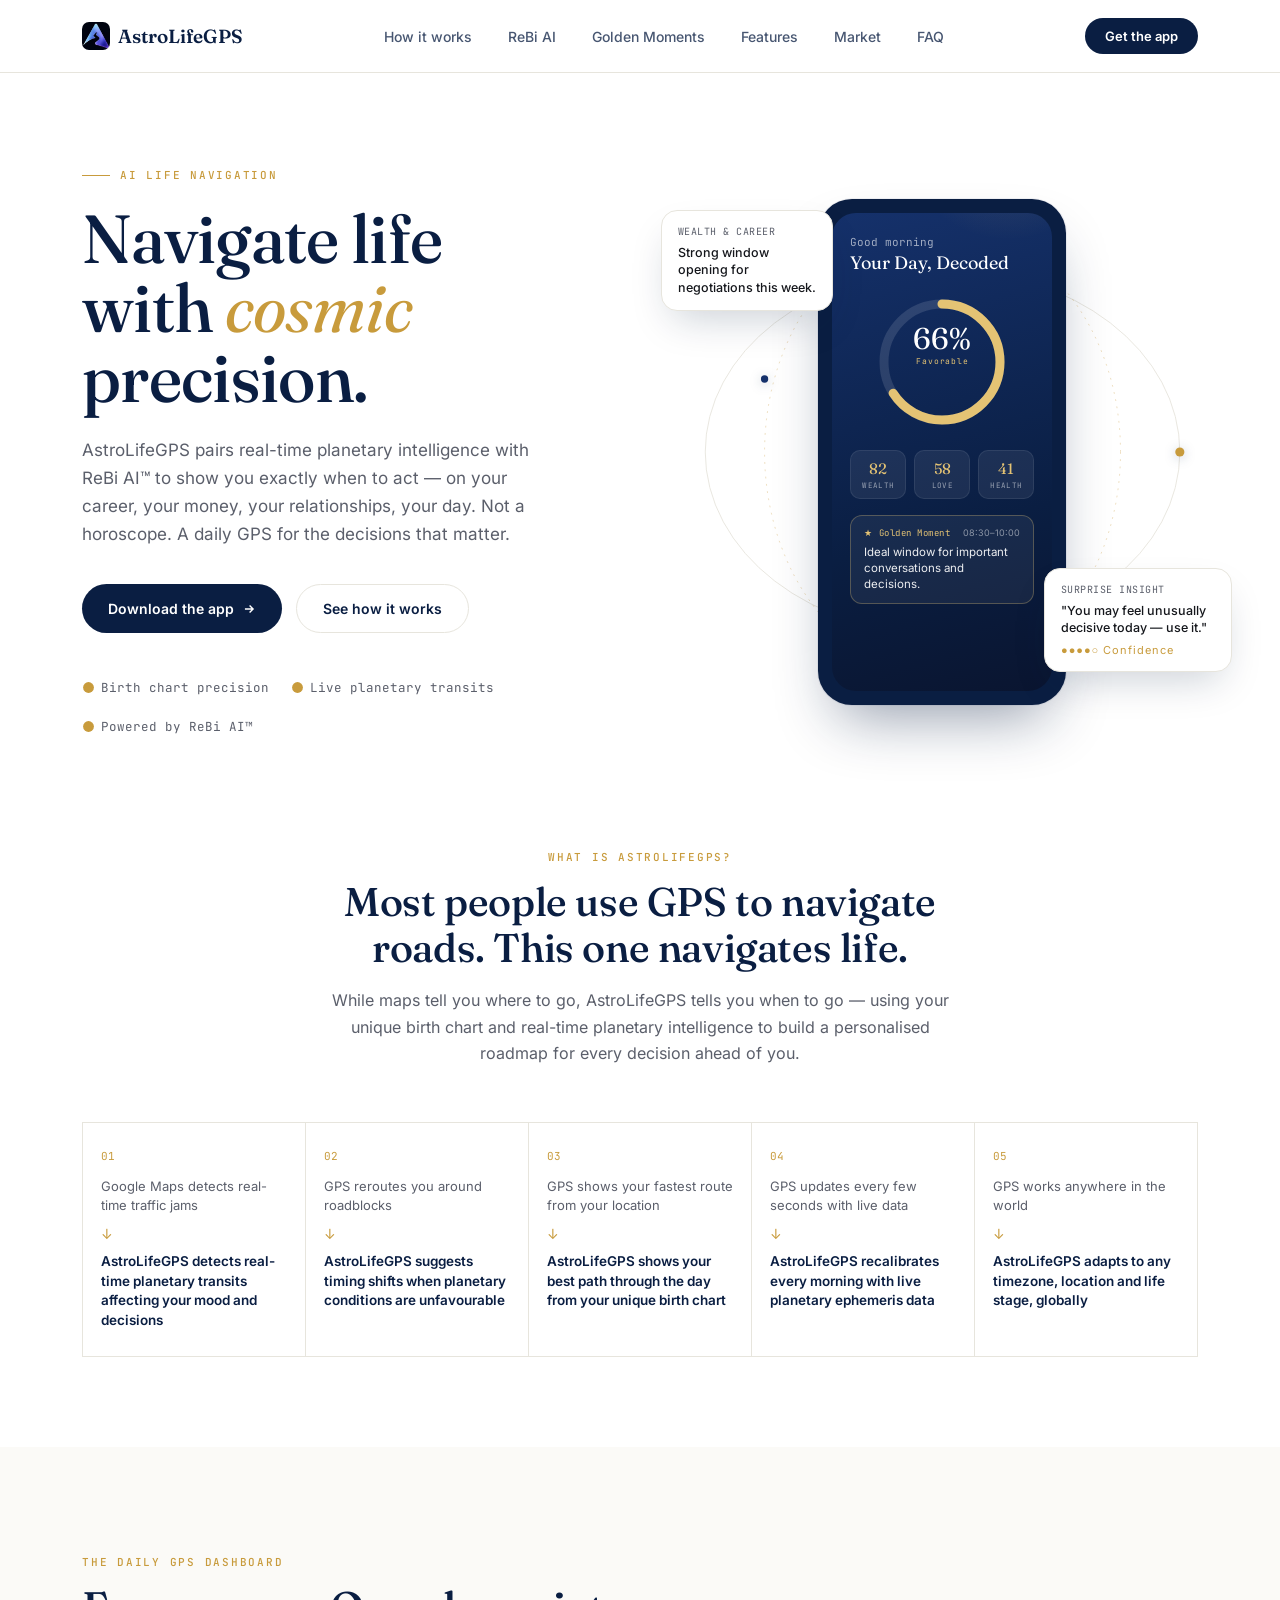
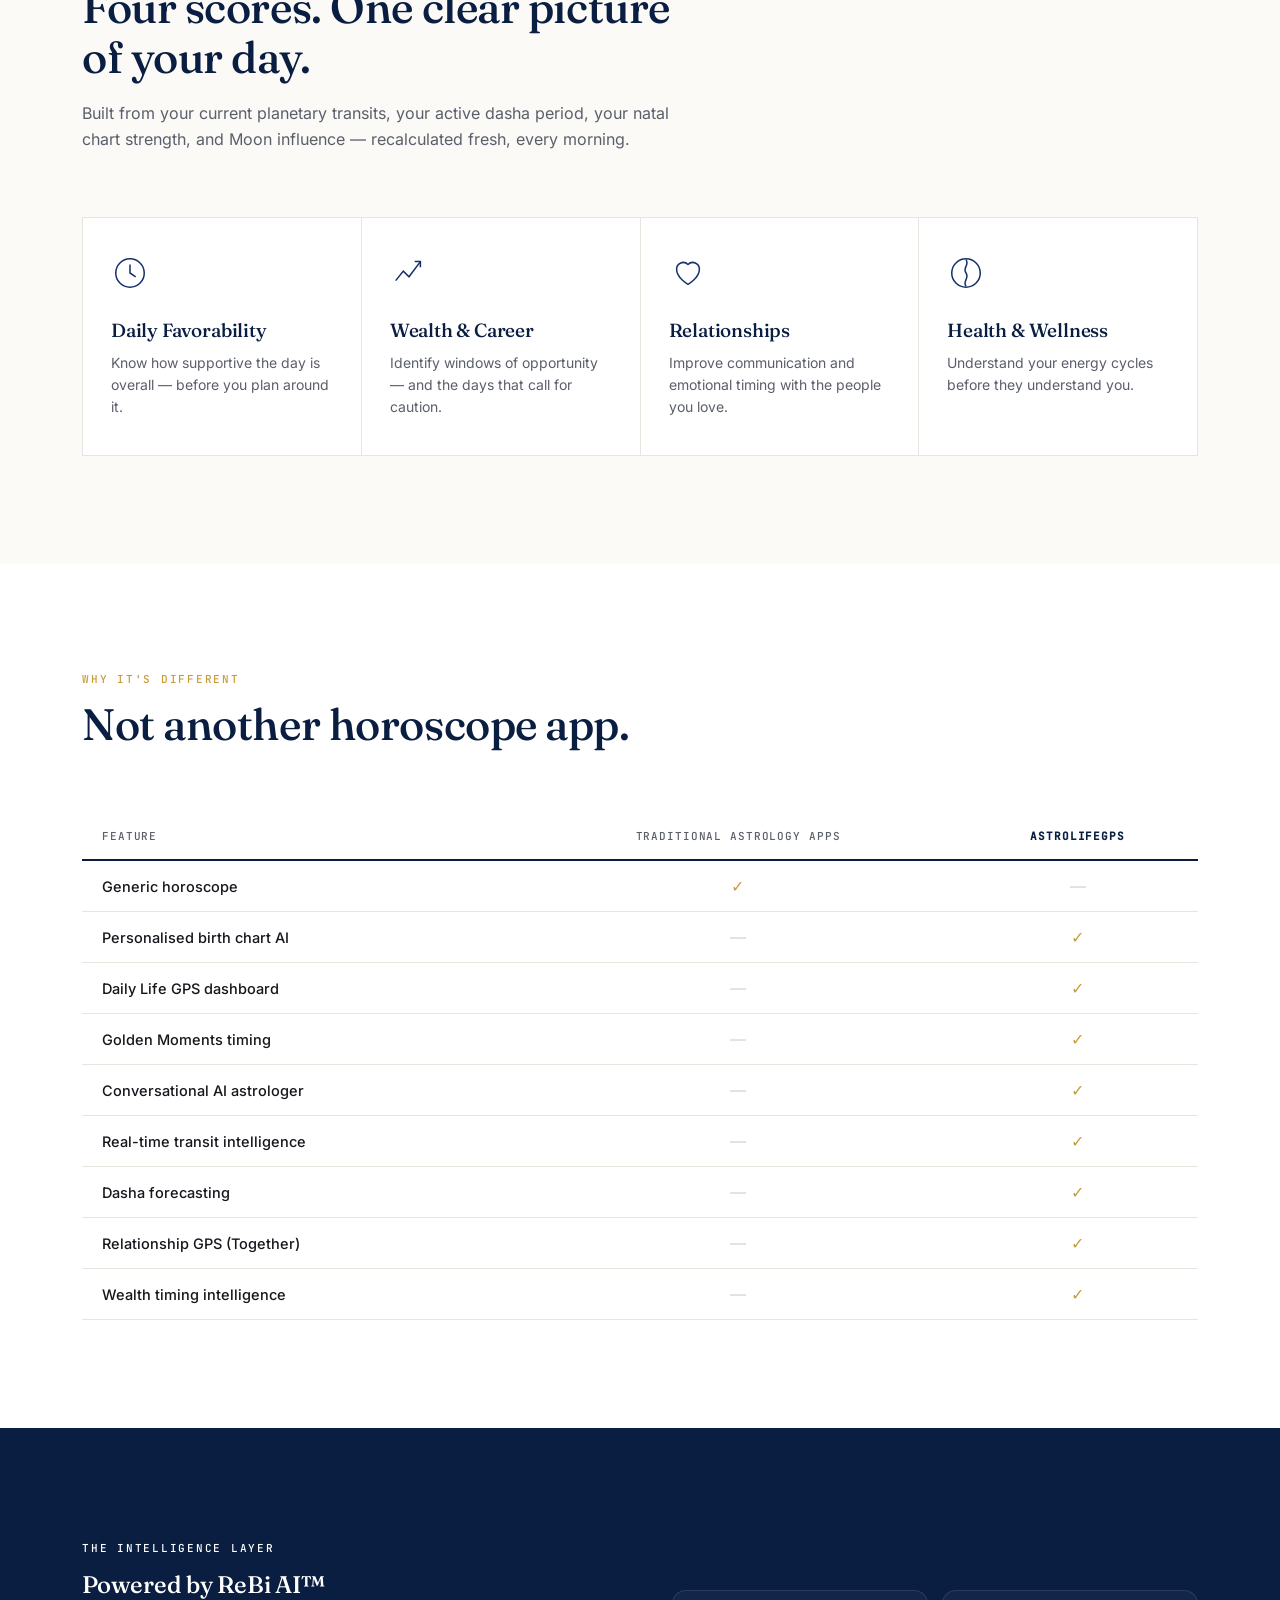
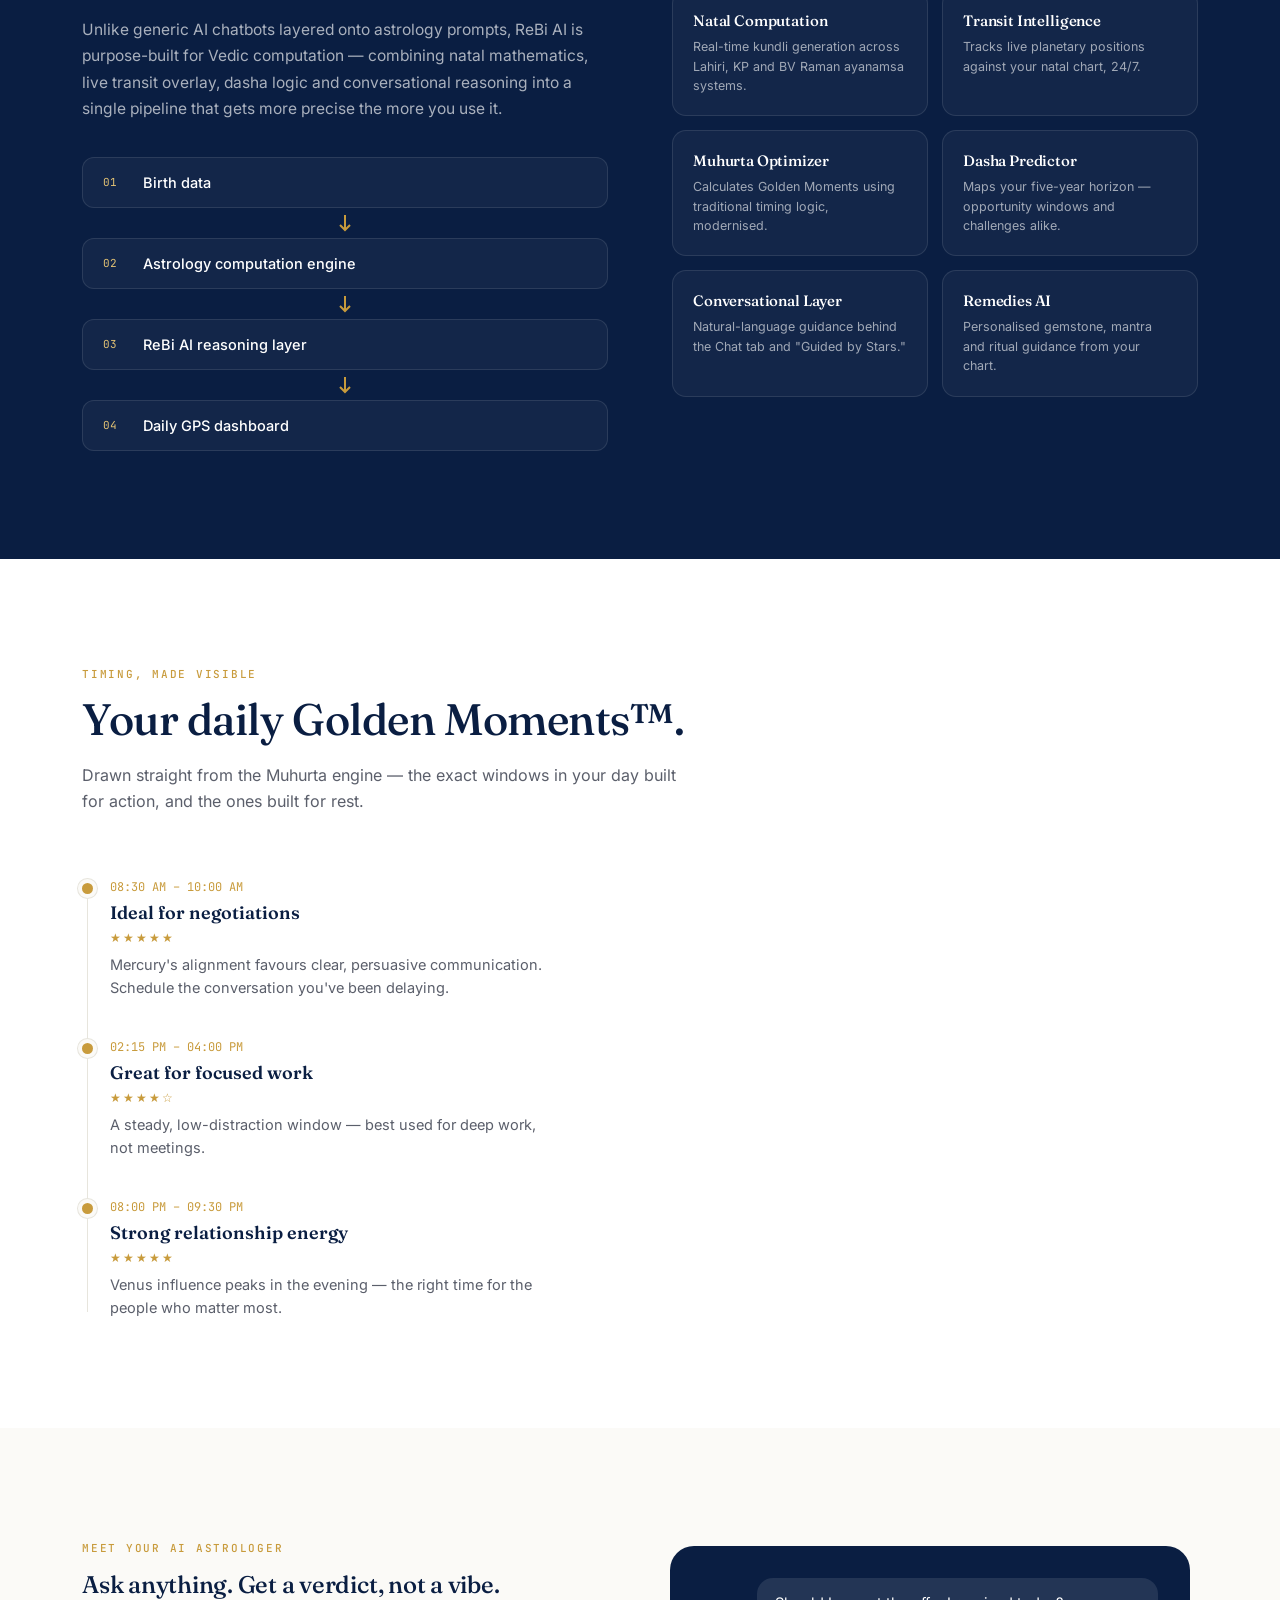
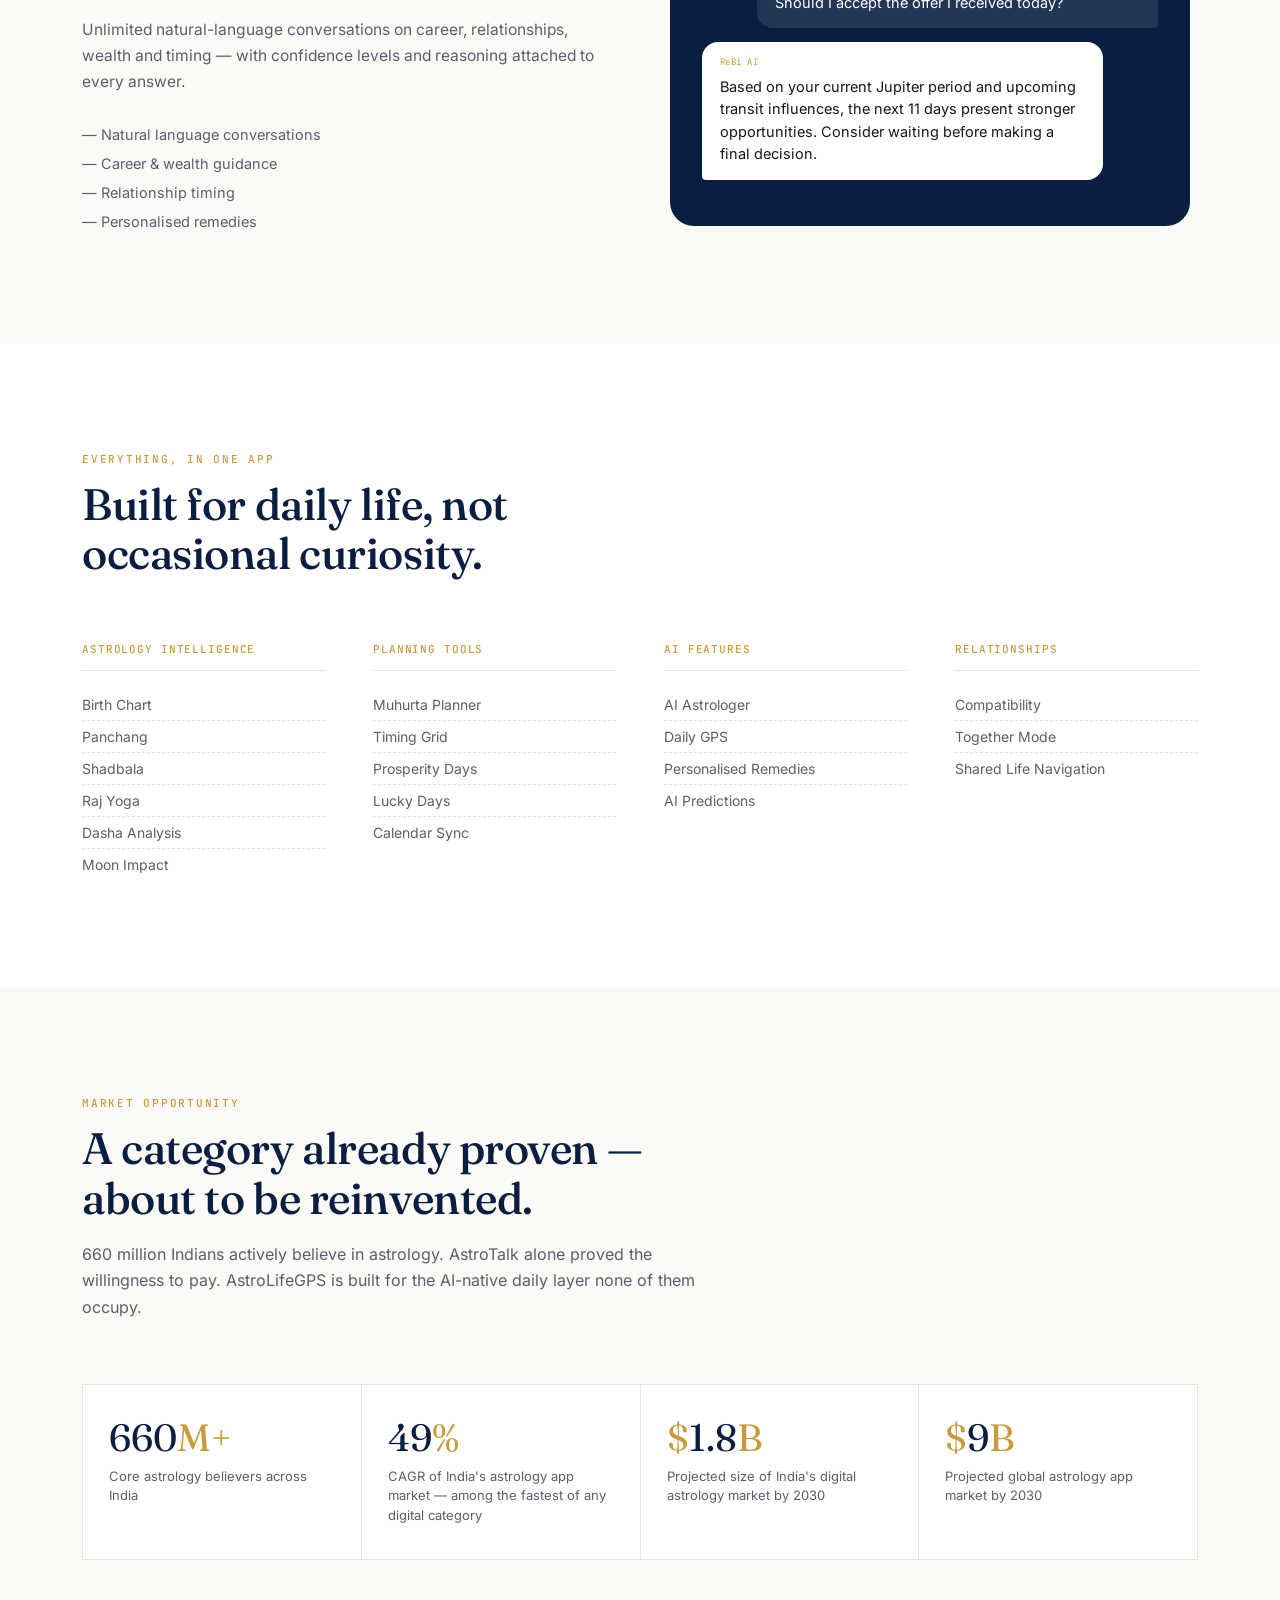
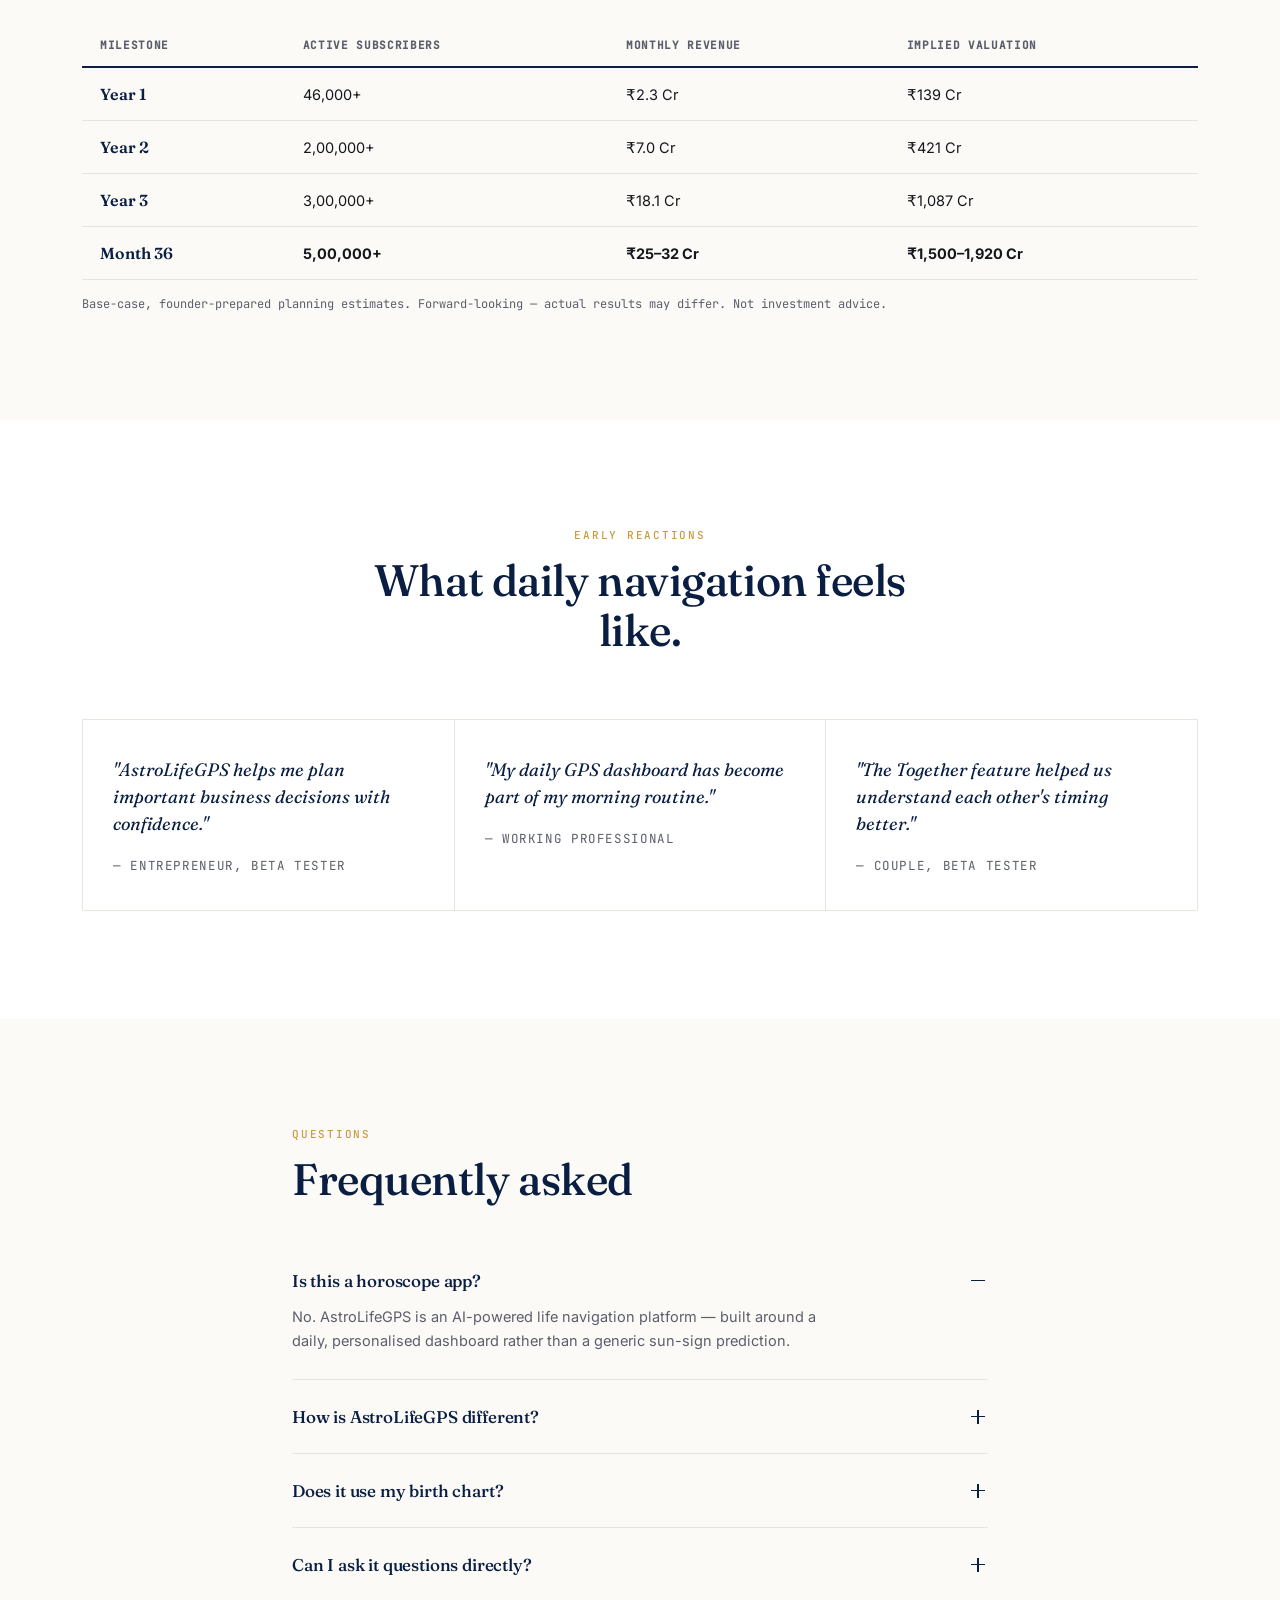
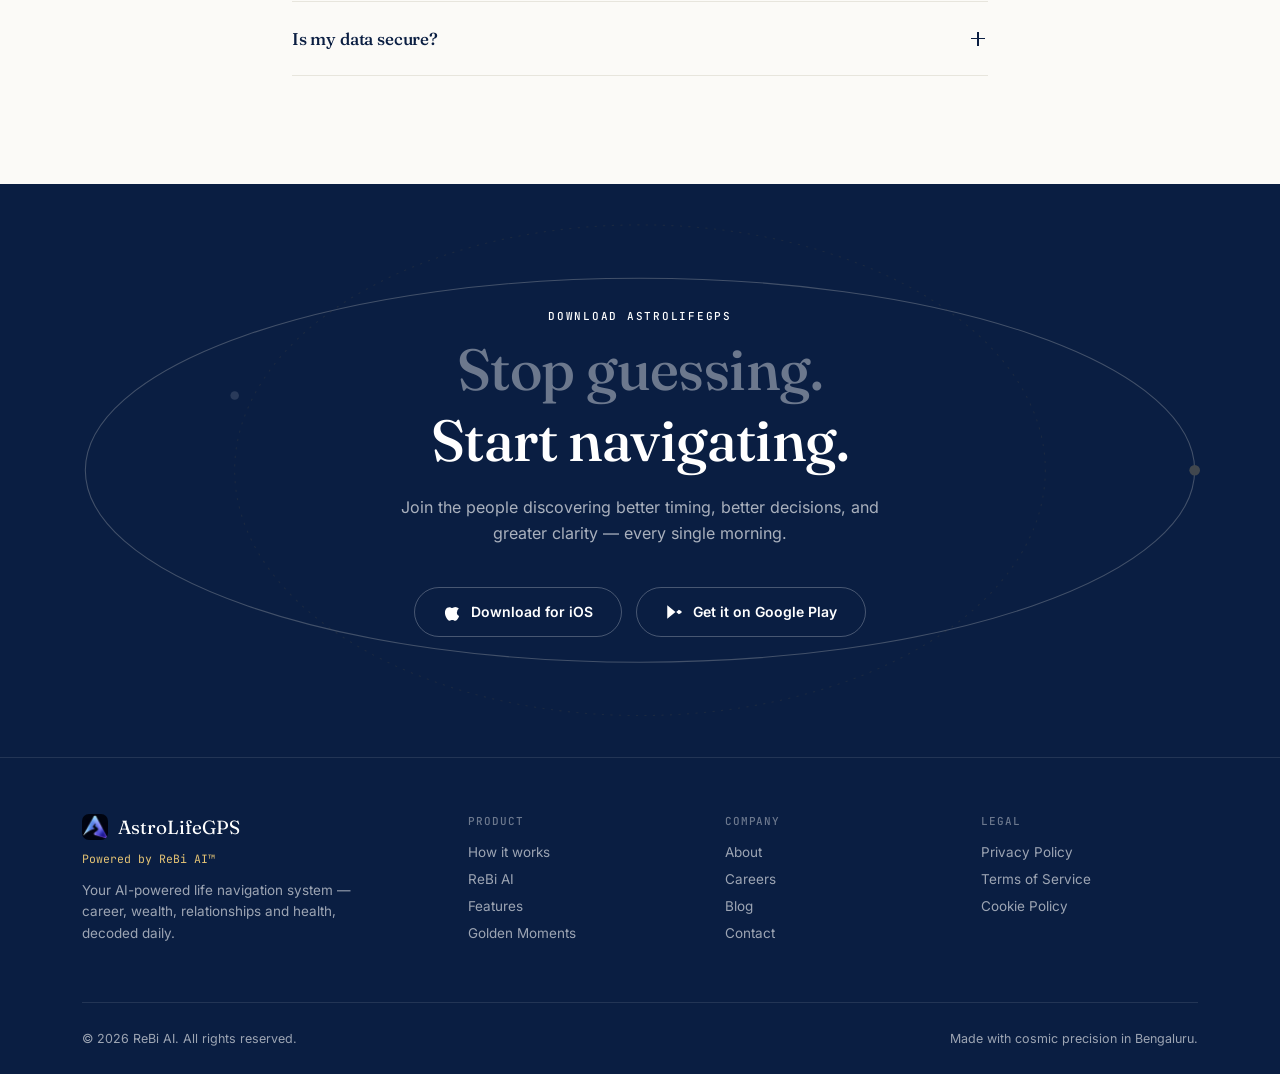
==== commit f087dc5d: "Add new pages for Careers, Contact, Cookie Policy, and Privacy Policy; update sitemap and Terms of S" ====
--- a/index.html
+++ b/index.html
@@ -858,23 +858,23 @@
       <div>
         <h5>Company</h5>
         <ul>
-          <li><a href="#">About</a></li>
-          <li><a href="#">Careers</a></li>
-          <li><a href="#">Blog</a></li>
-          <li><a href="#">Contact</a></li>
+          <li><a href="/about/">About</a></li>
+          <li><a href="/careers/">Careers</a></li>
+          <li><a href="/blog/">Blog</a></li>
+          <li><a href="/contact/">Contact</a></li>
         </ul>
       </div>
       <div>
         <h5>Legal</h5>
         <ul>
-          <li><a href="#">Privacy</a></li>
-          <li><a href="#">Terms</a></li>
-          <li><a href="#">Data Protection</a></li>
+          <li><a href="/privacy-policy/">Privacy Policy</a></li>
+          <li><a href="/terms-of-service/">Terms of Service</a></li>
+          <li><a href="/cookie-policy/">Cookie Policy</a></li>
         </ul>
       </div>
     </div>
     <div class="footer-bottom">
-      <span>© 2026 AstroLifeGPS Technologies Pvt. Ltd. All rights reserved.</span>
+      <span>© 2026 ReBi AI. All rights reserved.</span>
       <span>Made with cosmic precision in Bengaluru.</span>
     </div>
   </div>
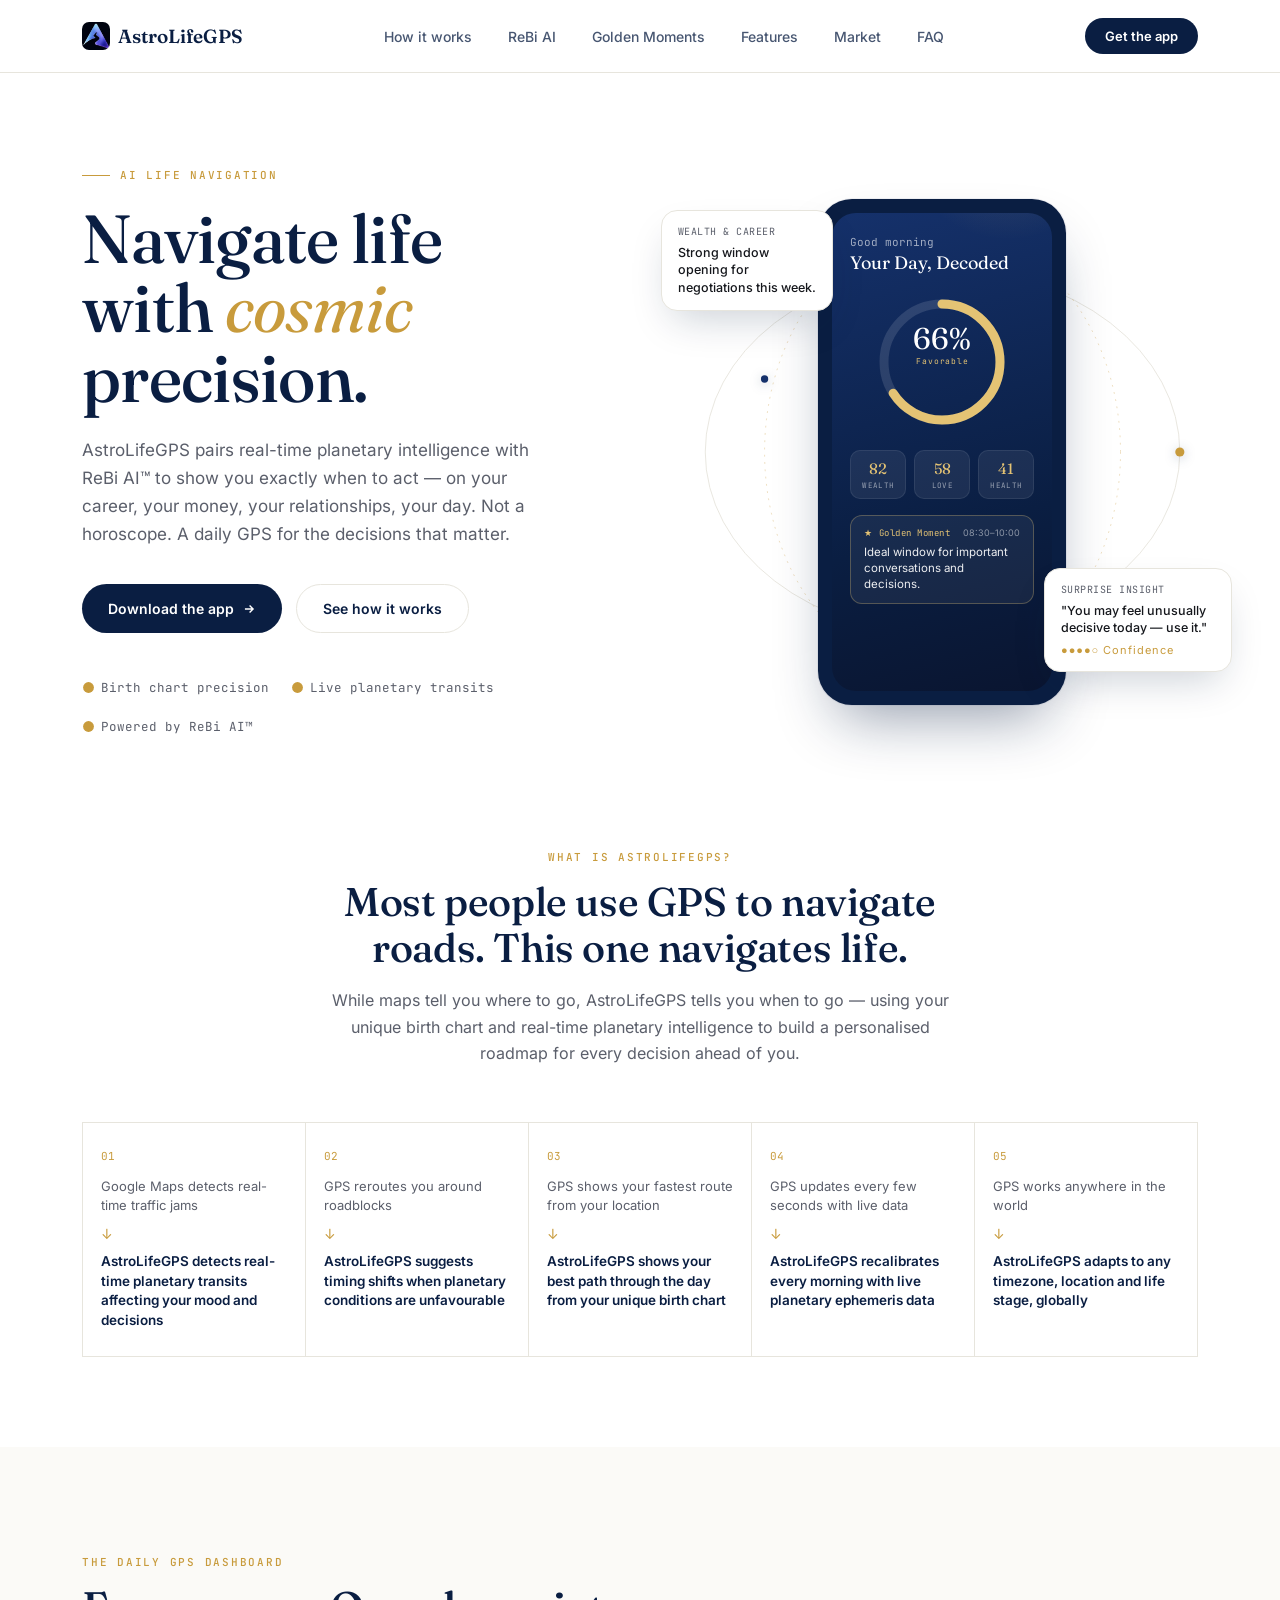
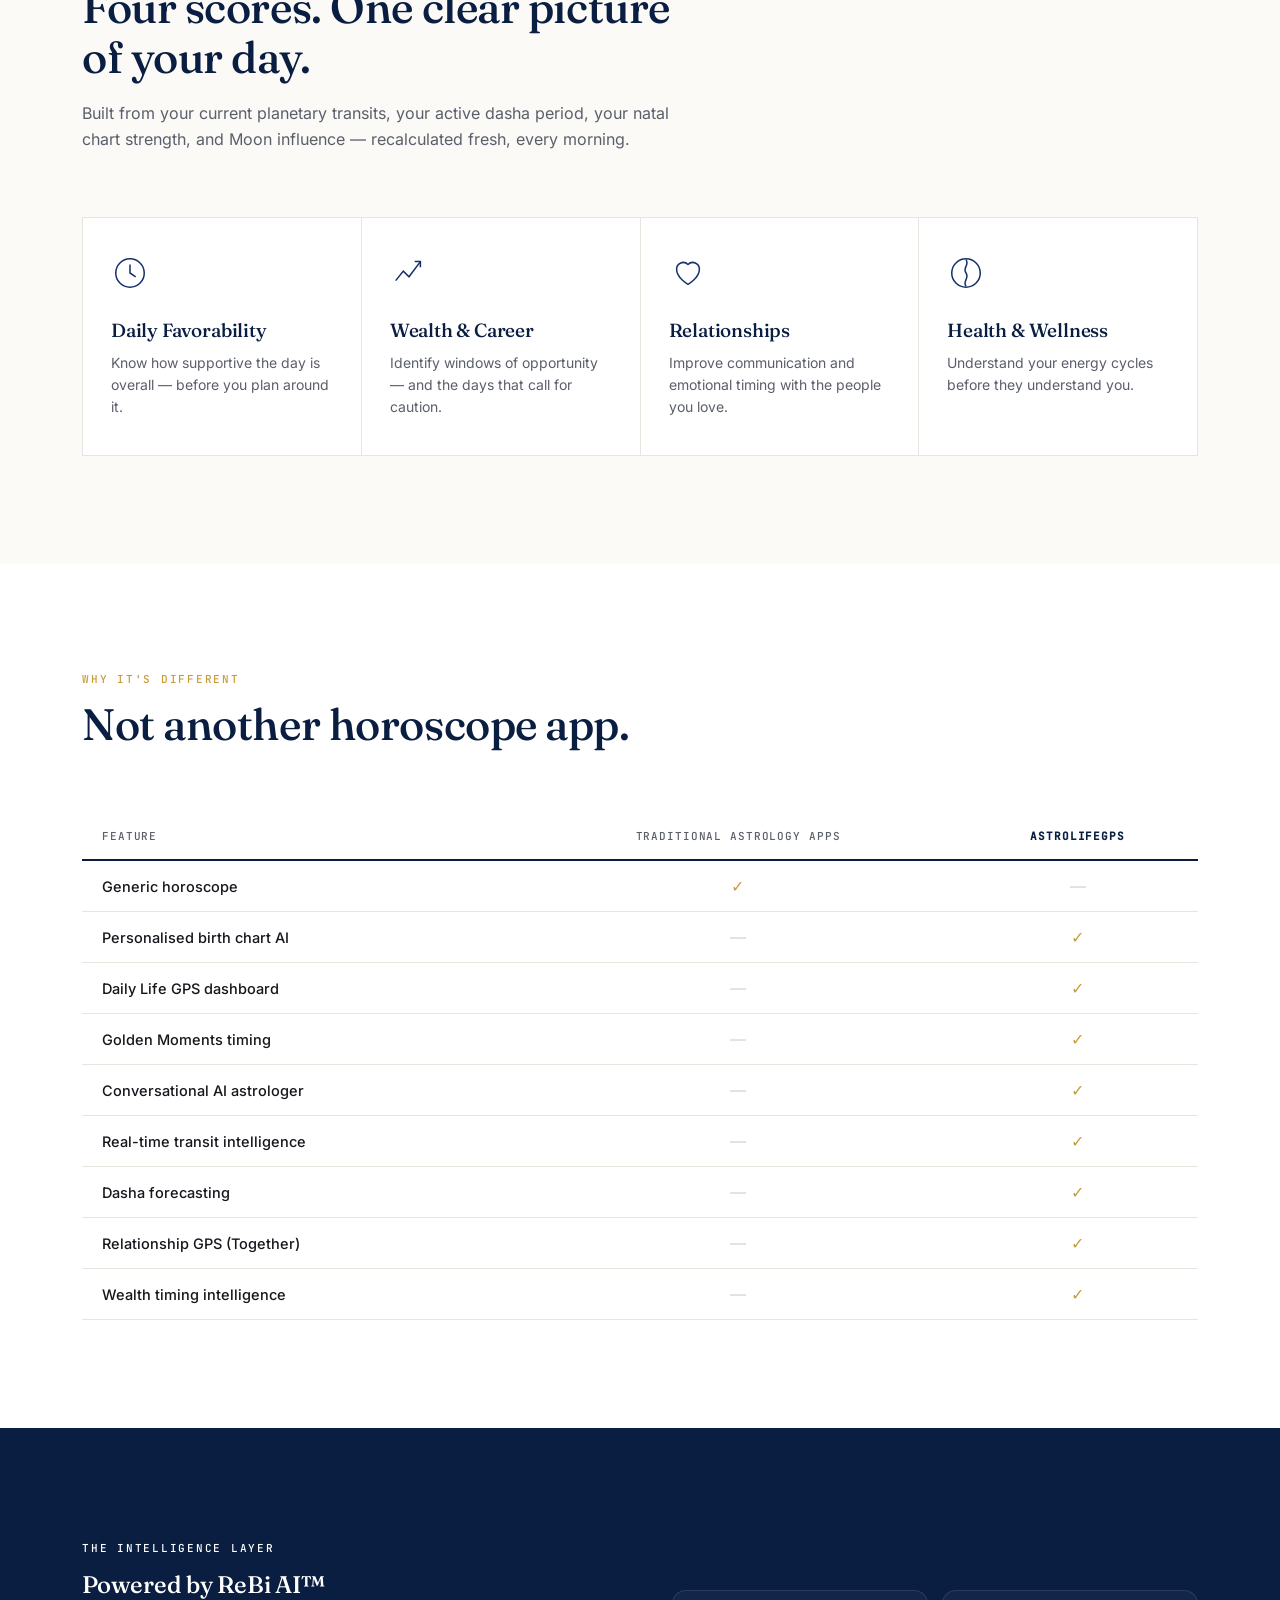
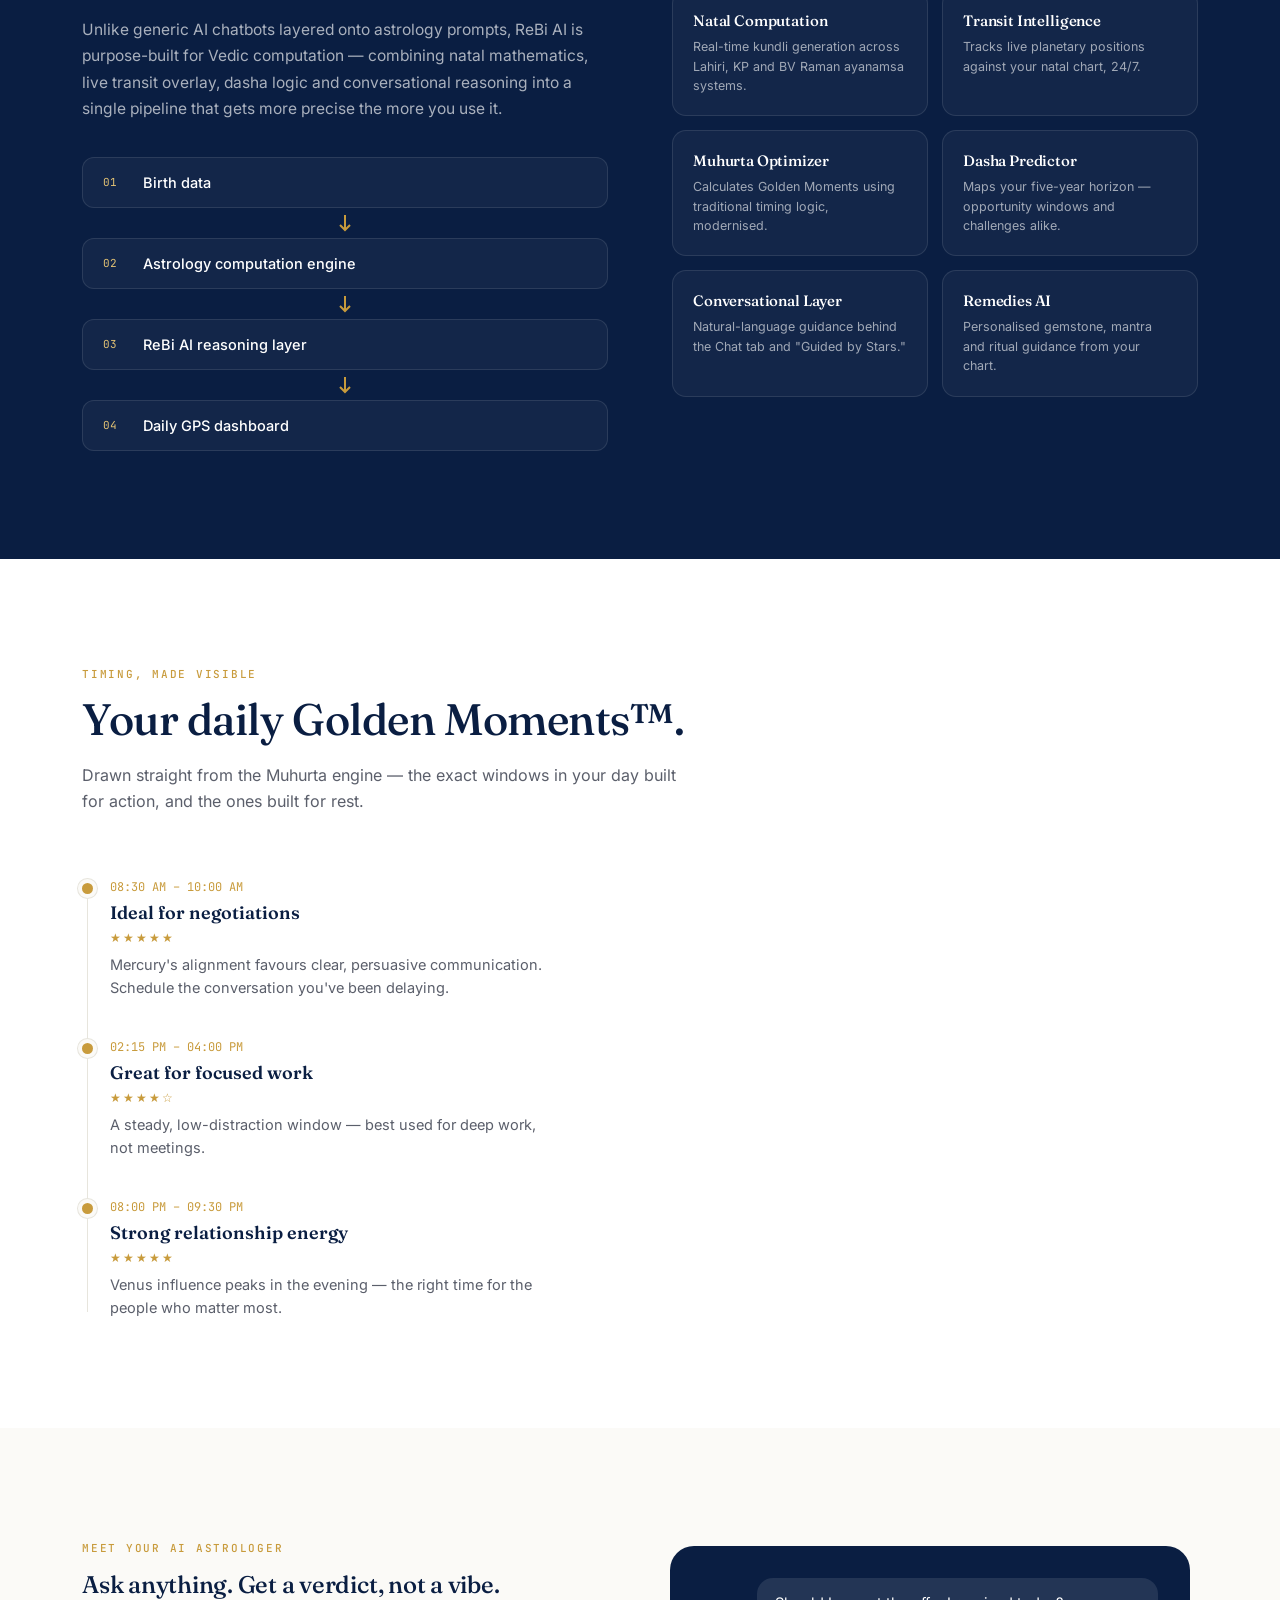
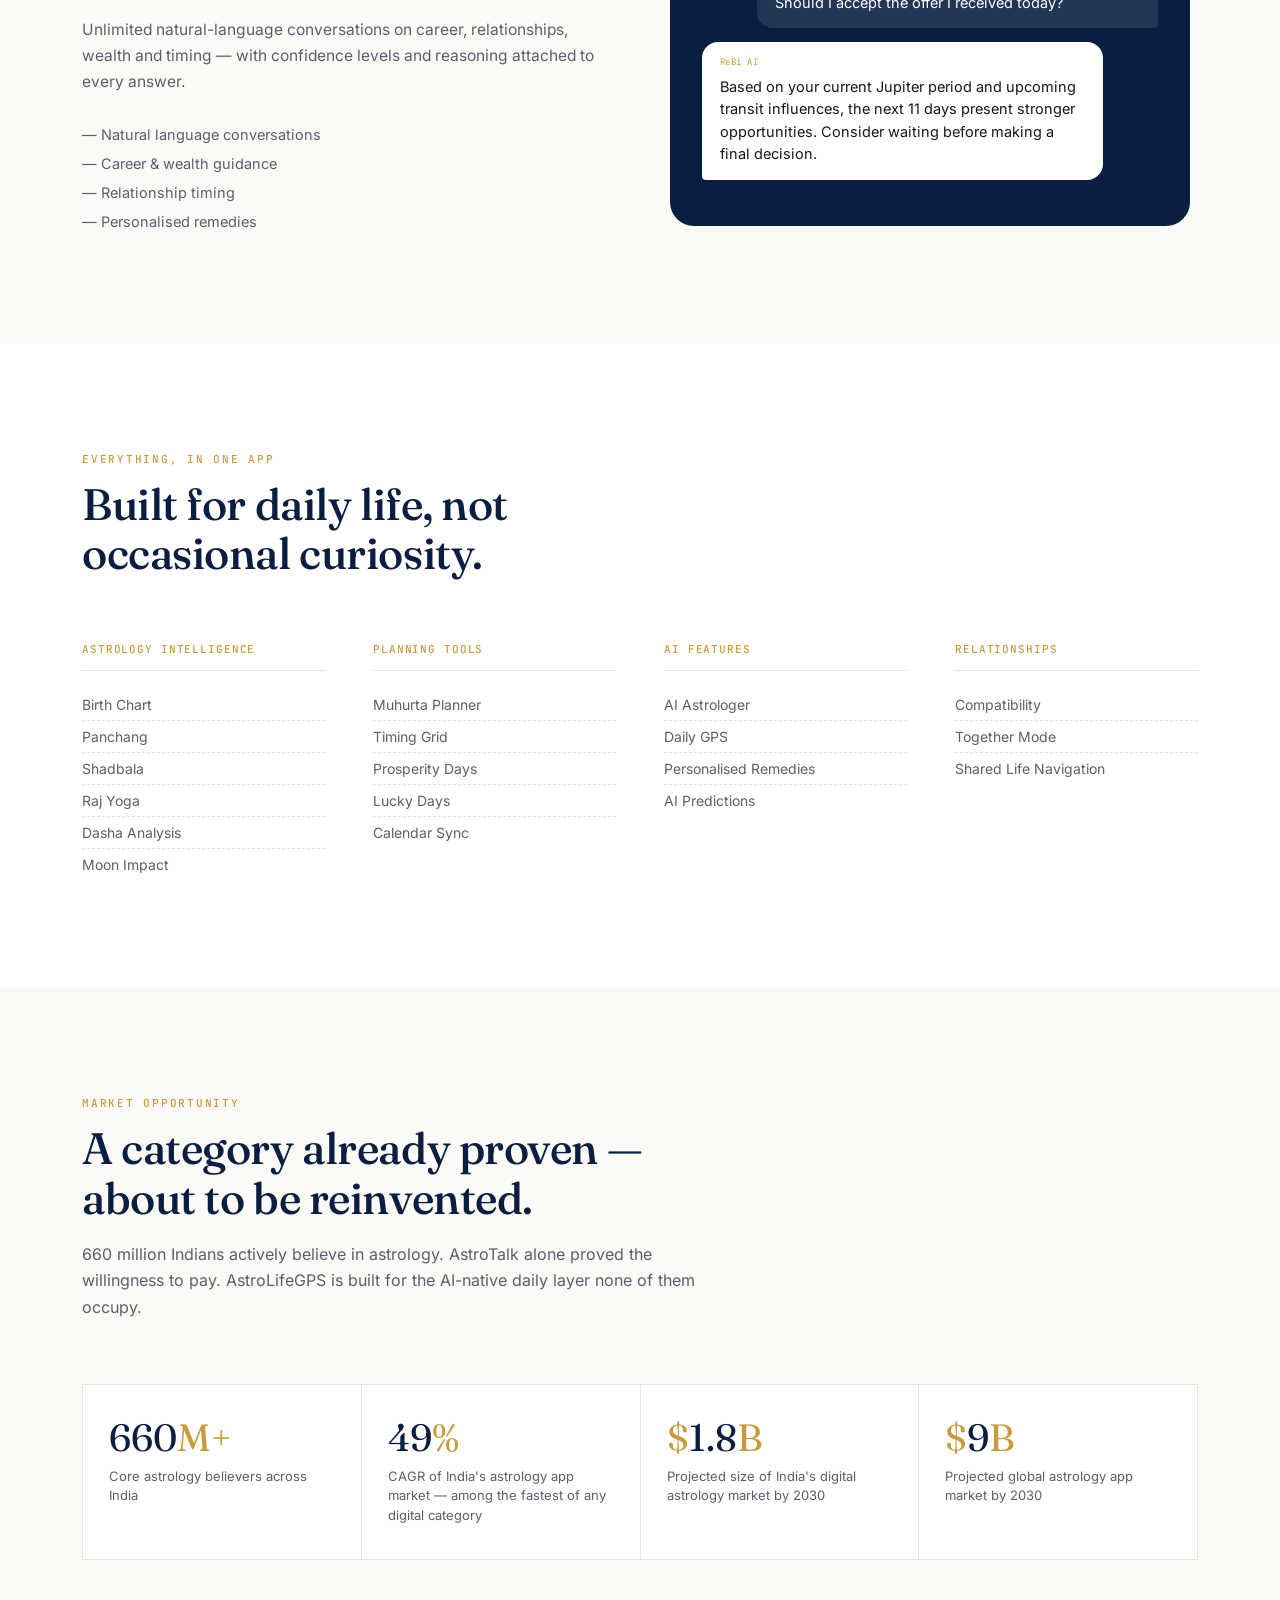
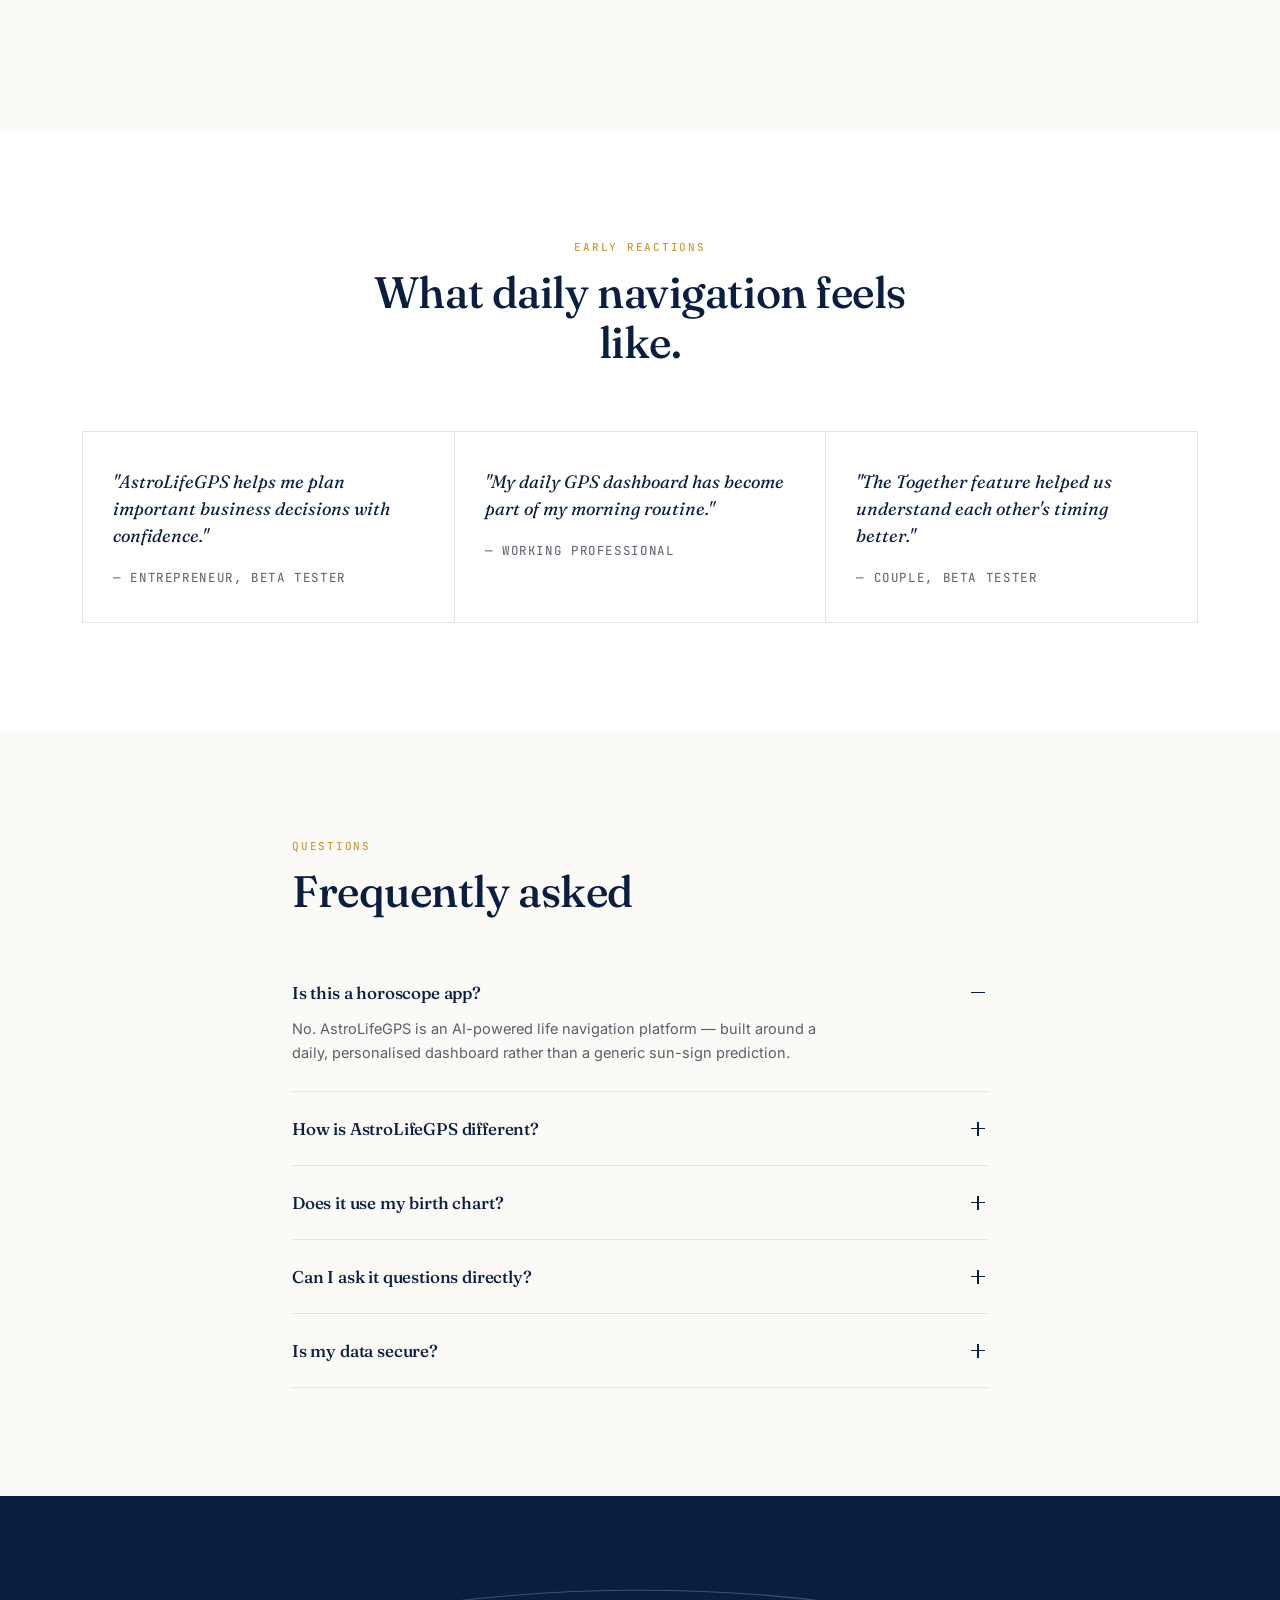
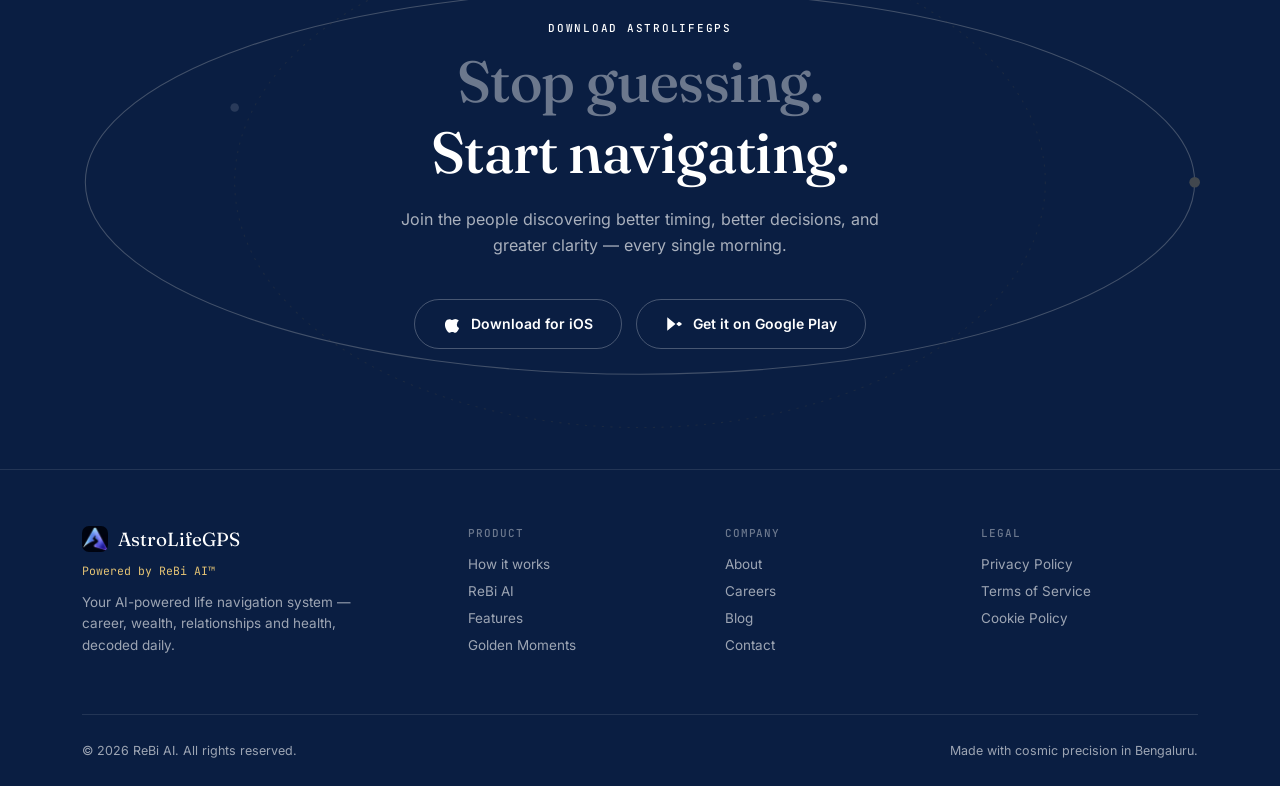
==== commit 449a7cb0: "Remove projected milestones table and related notes from index.html" ====
--- a/index.html
+++ b/index.html
@@ -25,9 +25,9 @@
 <meta name="twitter:image" content="https://astrolifegps.com/assets/og-image.png">
 
 <!-- Favicon -->
-<link rel="icon" type="image/svg+xml" href="/assets/favicon.svg">
-<link rel="icon" type="image/png" href="/assets/favicon.png">
-<link rel="apple-touch-icon" href="/assets/favicon.png">
+<link rel="icon" type="image/svg+xml" href="assets/favicon.svg">
+<link rel="icon" type="image/png" href="assets/favicon.png">
+<link rel="apple-touch-icon" href="assets/favicon.png">
 
 <!-- Structured data -->
 <script type="application/ld+json">
@@ -53,13 +53,13 @@
 </script>
 
 <!-- Self-hosted fonts (no render-blocking external CSS) -->
-<link rel="preload" as="font" type="font/woff2" crossorigin href="/assets/fonts/fraunces-variable.woff2">
-<link rel="preload" as="font" type="font/woff2" crossorigin href="/assets/fonts/inter-variable.woff2">
+<link rel="preload" as="font" type="font/woff2" crossorigin href="assets/fonts/fraunces-variable.woff2">
+<link rel="preload" as="font" type="font/woff2" crossorigin href="assets/fonts/inter-variable.woff2">
 <style>
-@font-face{font-family:'Fraunces';font-style:normal;font-weight:300 600;font-display:swap;src:url('/assets/fonts/fraunces-variable.woff2') format('woff2');}
-@font-face{font-family:'Fraunces';font-style:italic;font-weight:300 600;font-display:swap;src:url('/assets/fonts/fraunces-italic.woff2') format('woff2');}
-@font-face{font-family:'Inter';font-style:normal;font-weight:400 800;font-display:swap;src:url('/assets/fonts/inter-variable.woff2') format('woff2');}
-@font-face{font-family:'JetBrains Mono';font-style:normal;font-weight:400 500;font-display:swap;src:url('/assets/fonts/jetbrainsmono-variable.woff2') format('woff2');}
+@font-face{font-family:'Fraunces';font-style:normal;font-weight:300 600;font-display:swap;src:url('assets/fonts/fraunces-variable.woff2') format('woff2');}
+@font-face{font-family:'Fraunces';font-style:italic;font-weight:300 600;font-display:swap;src:url('assets/fonts/fraunces-italic.woff2') format('woff2');}
+@font-face{font-family:'Inter';font-style:normal;font-weight:400 800;font-display:swap;src:url('assets/fonts/inter-variable.woff2') format('woff2');}
+@font-face{font-family:'JetBrains Mono';font-style:normal;font-weight:400 500;font-display:swap;src:url('assets/fonts/jetbrainsmono-variable.woff2') format('woff2');}
 </style>
 <style>
   :root{
@@ -422,7 +422,7 @@
 <header>
   <div class="nav-inner">
     <a href="#top" class="logo">
-      <img class="logo-mark" src="/assets/logo.svg" alt="AstroLifeGPS logo" width="28" height="28">
+      <img class="logo-mark" src="assets/logo.svg" alt="AstroLifeGPS logo" width="28" height="28">
       AstroLifeGPS</a>
     <nav>
       <ul>
@@ -737,18 +737,6 @@
         <div class="stat-cell"><div class="stat-num"><span>$</span>1.8<span>B</span></div><div class="stat-lbl">Projected size of India's digital astrology market by 2030</div></div>
         <div class="stat-cell"><div class="stat-num"><span>$</span>9<span>B</span></div><div class="stat-lbl">Projected global astrology app market by 2030</div></div>
       </div>
-      <div class="reveal" style="overflow-x:auto;">
-        <table class="proj-table">
-          <thead><tr><th>Milestone</th><th>Active subscribers</th><th>Monthly revenue</th><th>Implied valuation</th></tr></thead>
-          <tbody>
-            <tr><td>Year 1</td><td>46,000+</td><td>₹2.3 Cr</td><td>₹139 Cr</td></tr>
-            <tr><td>Year 2</td><td>2,00,000+</td><td>₹7.0 Cr</td><td>₹421 Cr</td></tr>
-            <tr><td>Year 3</td><td>3,00,000+</td><td>₹18.1 Cr</td><td>₹1,087 Cr</td></tr>
-            <tr><td>Month 36</td><td>5,00,000+</td><td>₹25–32 Cr</td><td>₹1,500–1,920 Cr</td></tr>
-          </tbody>
-        </table>
-      </div>
-      <p style="font-size:12px; color:var(--ink-soft); margin-top:16px; font-family:'JetBrains Mono',monospace;">Base-case, founder-prepared planning estimates. Forward-looking — actual results may differ. Not investment advice.</p>
     </div>
   </section>
 
@@ -842,7 +830,7 @@
       <div>
         <div class="footer-brand">
           <span style="display:inline-flex; align-items:center; gap:10px;">
-            <img class="logo-mark" src="/assets/logo.svg" alt="AstroLifeGPS logo" width="26" height="26">AstroLifeGPS</span>
+            <img class="logo-mark" src="assets/logo.svg" alt="AstroLifeGPS logo" width="26" height="26">AstroLifeGPS</span>
           <span class="pwr">Powered by ReBi AI™</span></div>
         <p style="font-size:13.5px; max-width:280px; line-height:1.6;">Your AI-powered life navigation system — career, wealth, relationships and health, decoded daily.</p>
       </div>
@@ -858,18 +846,18 @@
       <div>
         <h5>Company</h5>
         <ul>
-          <li><a href="/about/">About</a></li>
-          <li><a href="/careers/">Careers</a></li>
-          <li><a href="/blog/">Blog</a></li>
-          <li><a href="/contact/">Contact</a></li>
+          <li><a href="about/">About</a></li>
+          <li><a href="careers/">Careers</a></li>
+          <li><a href="blog/">Blog</a></li>
+          <li><a href="contact/">Contact</a></li>
         </ul>
       </div>
       <div>
         <h5>Legal</h5>
         <ul>
-          <li><a href="/privacy-policy/">Privacy Policy</a></li>
-          <li><a href="/terms-of-service/">Terms of Service</a></li>
-          <li><a href="/cookie-policy/">Cookie Policy</a></li>
+          <li><a href="privacy-policy/">Privacy Policy</a></li>
+          <li><a href="terms-of-service/">Terms of Service</a></li>
+          <li><a href="cookie-policy/">Cookie Policy</a></li>
         </ul>
       </div>
     </div>
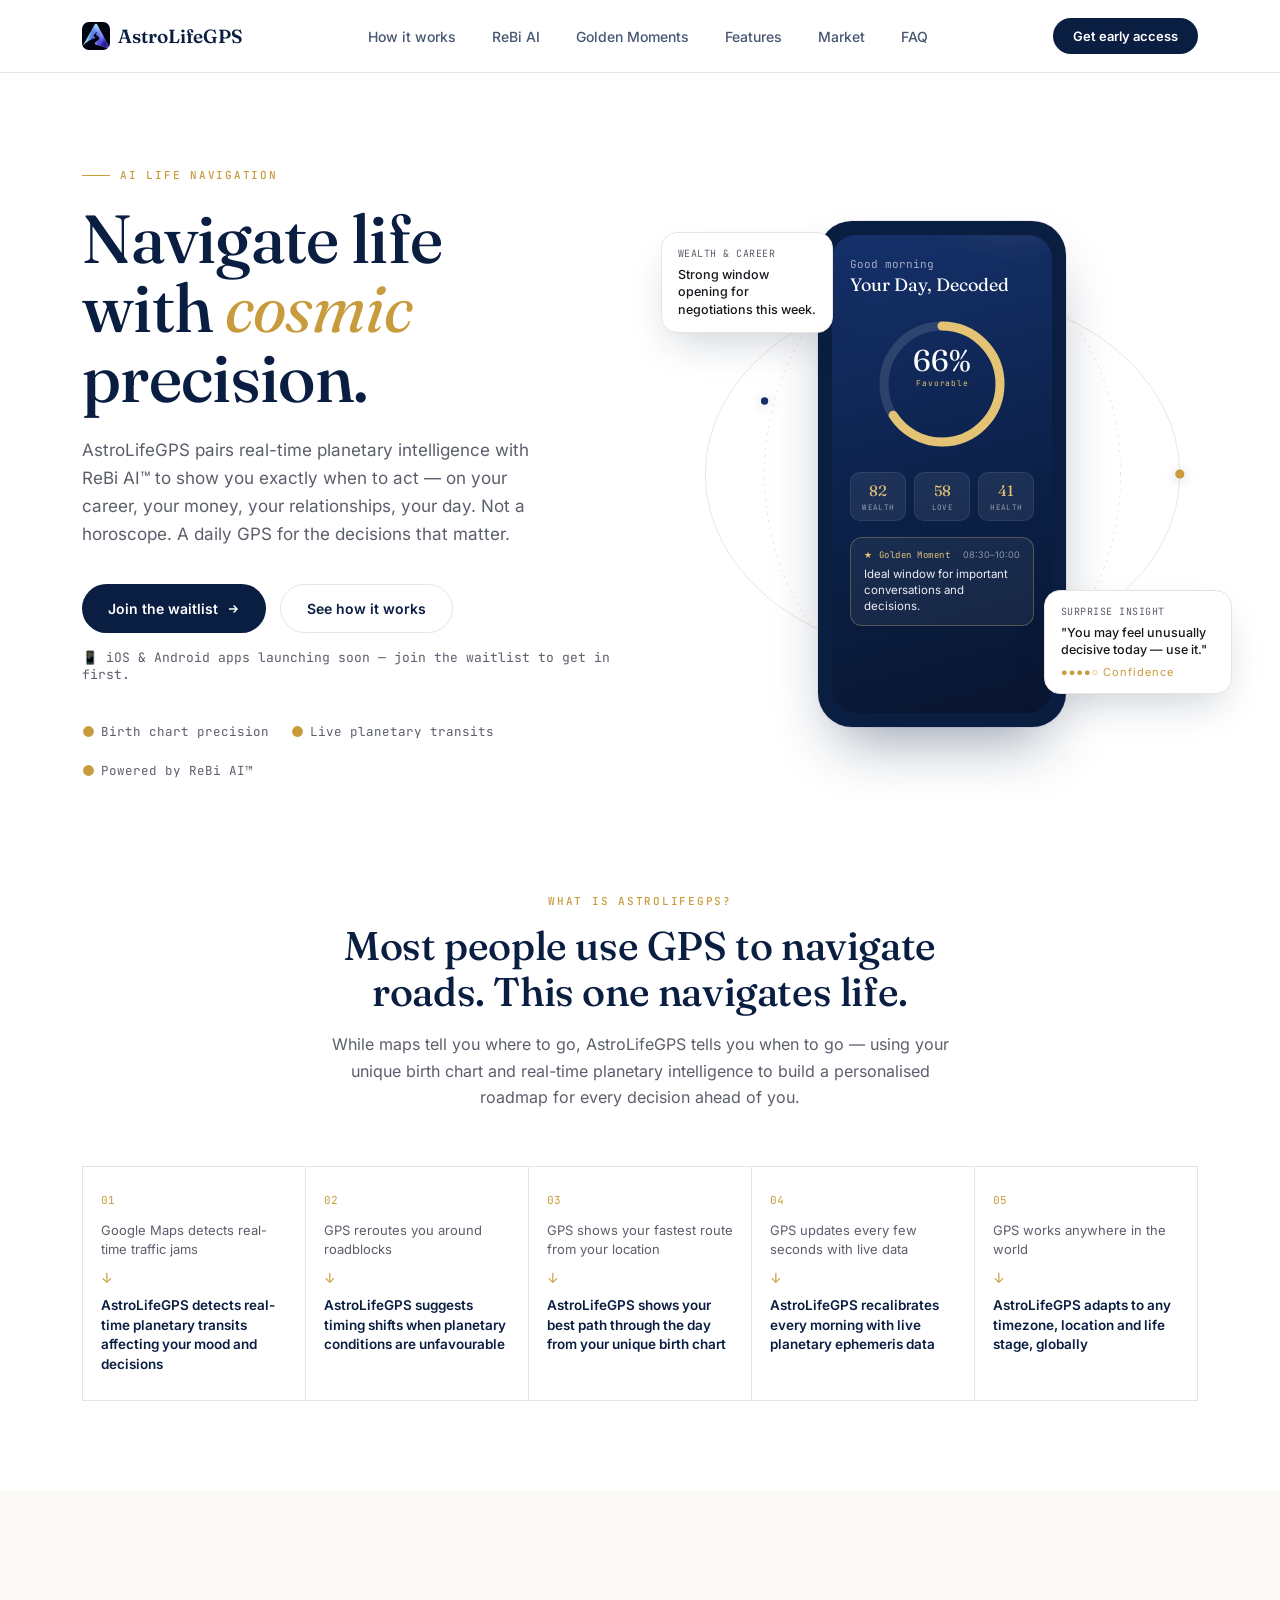
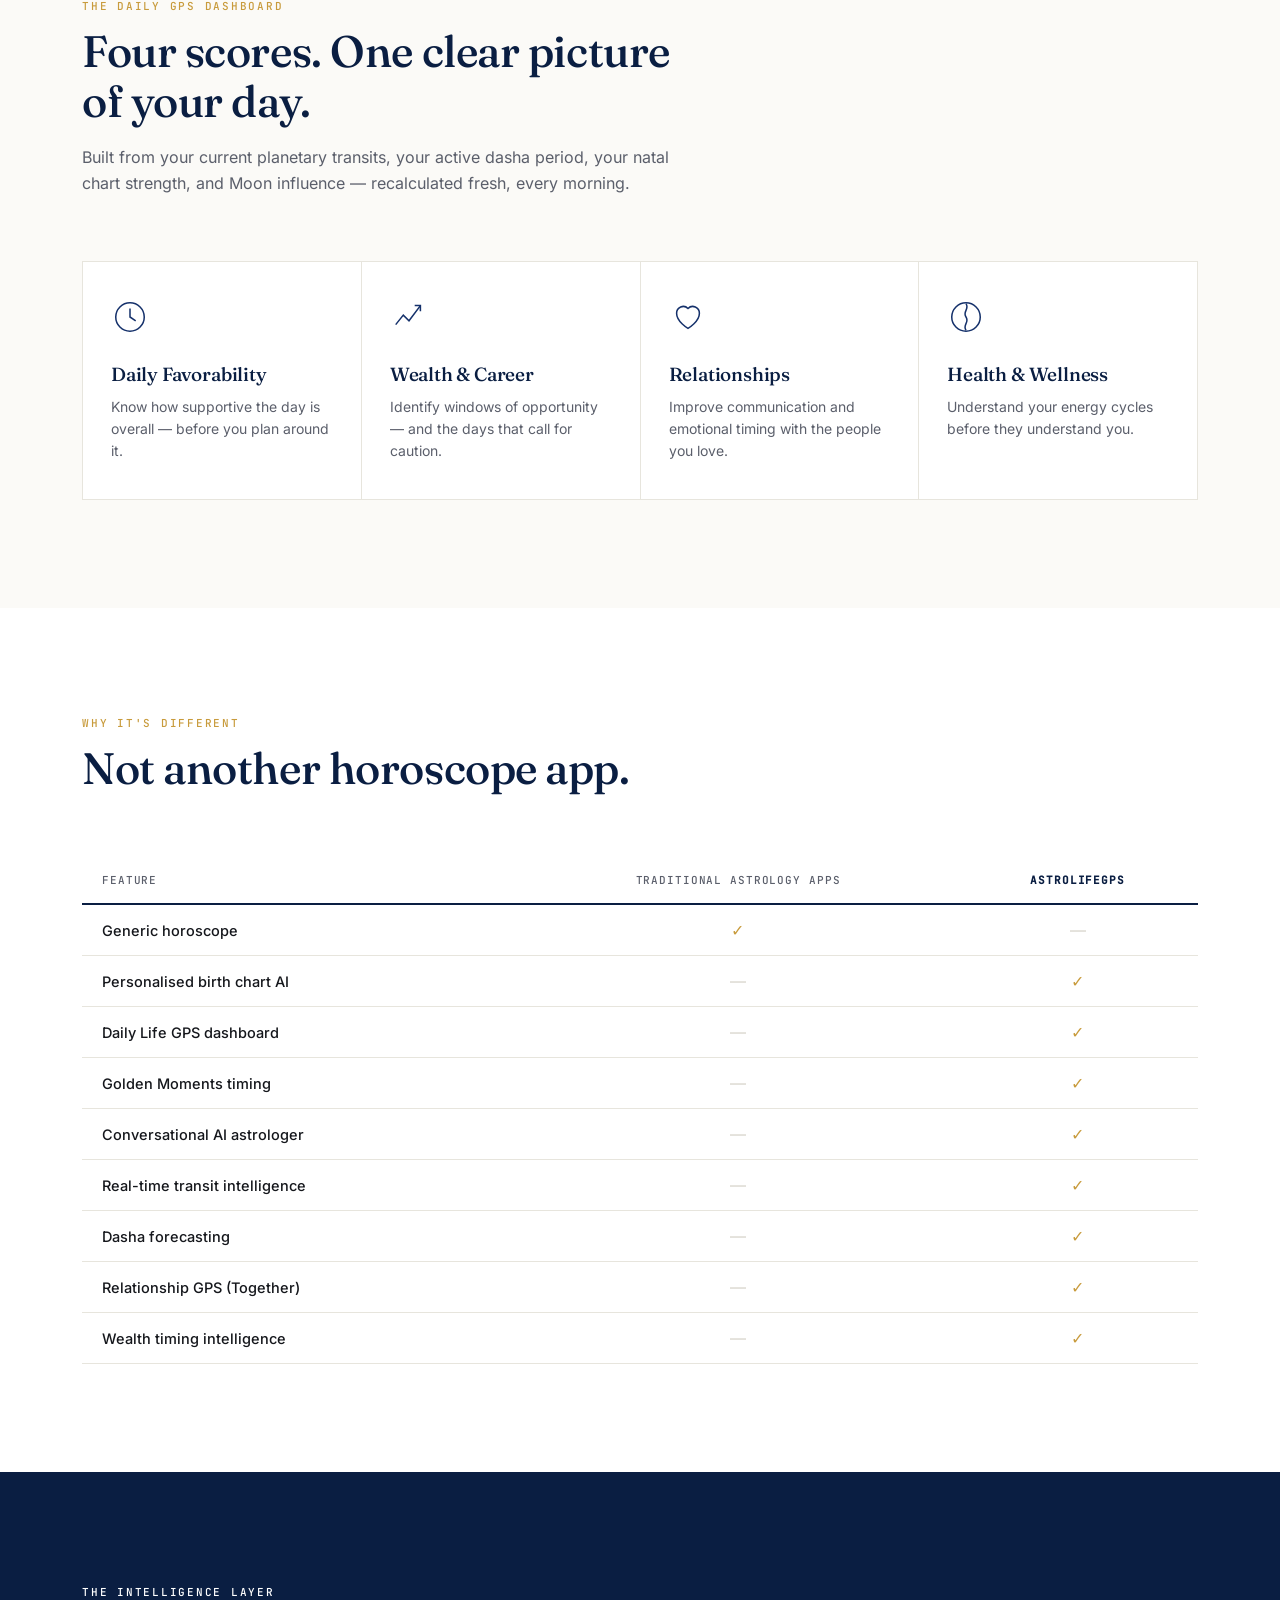
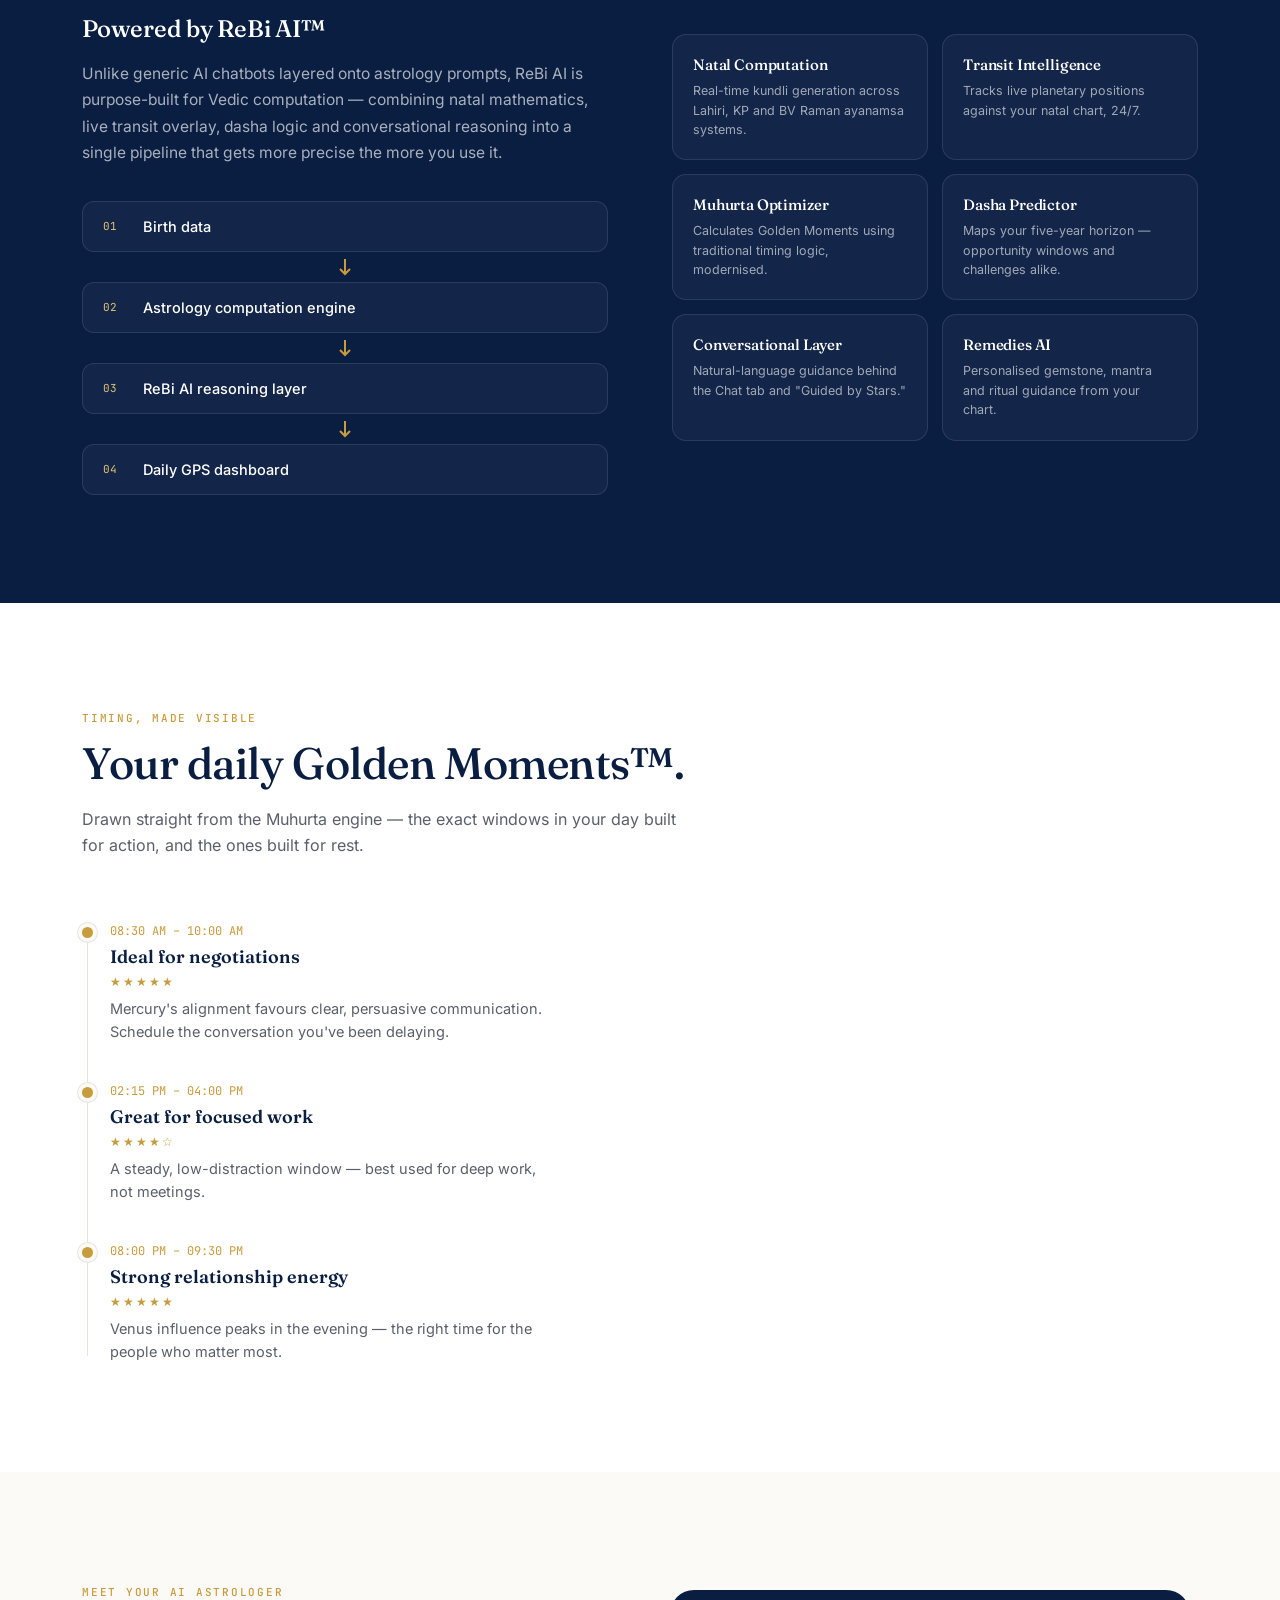
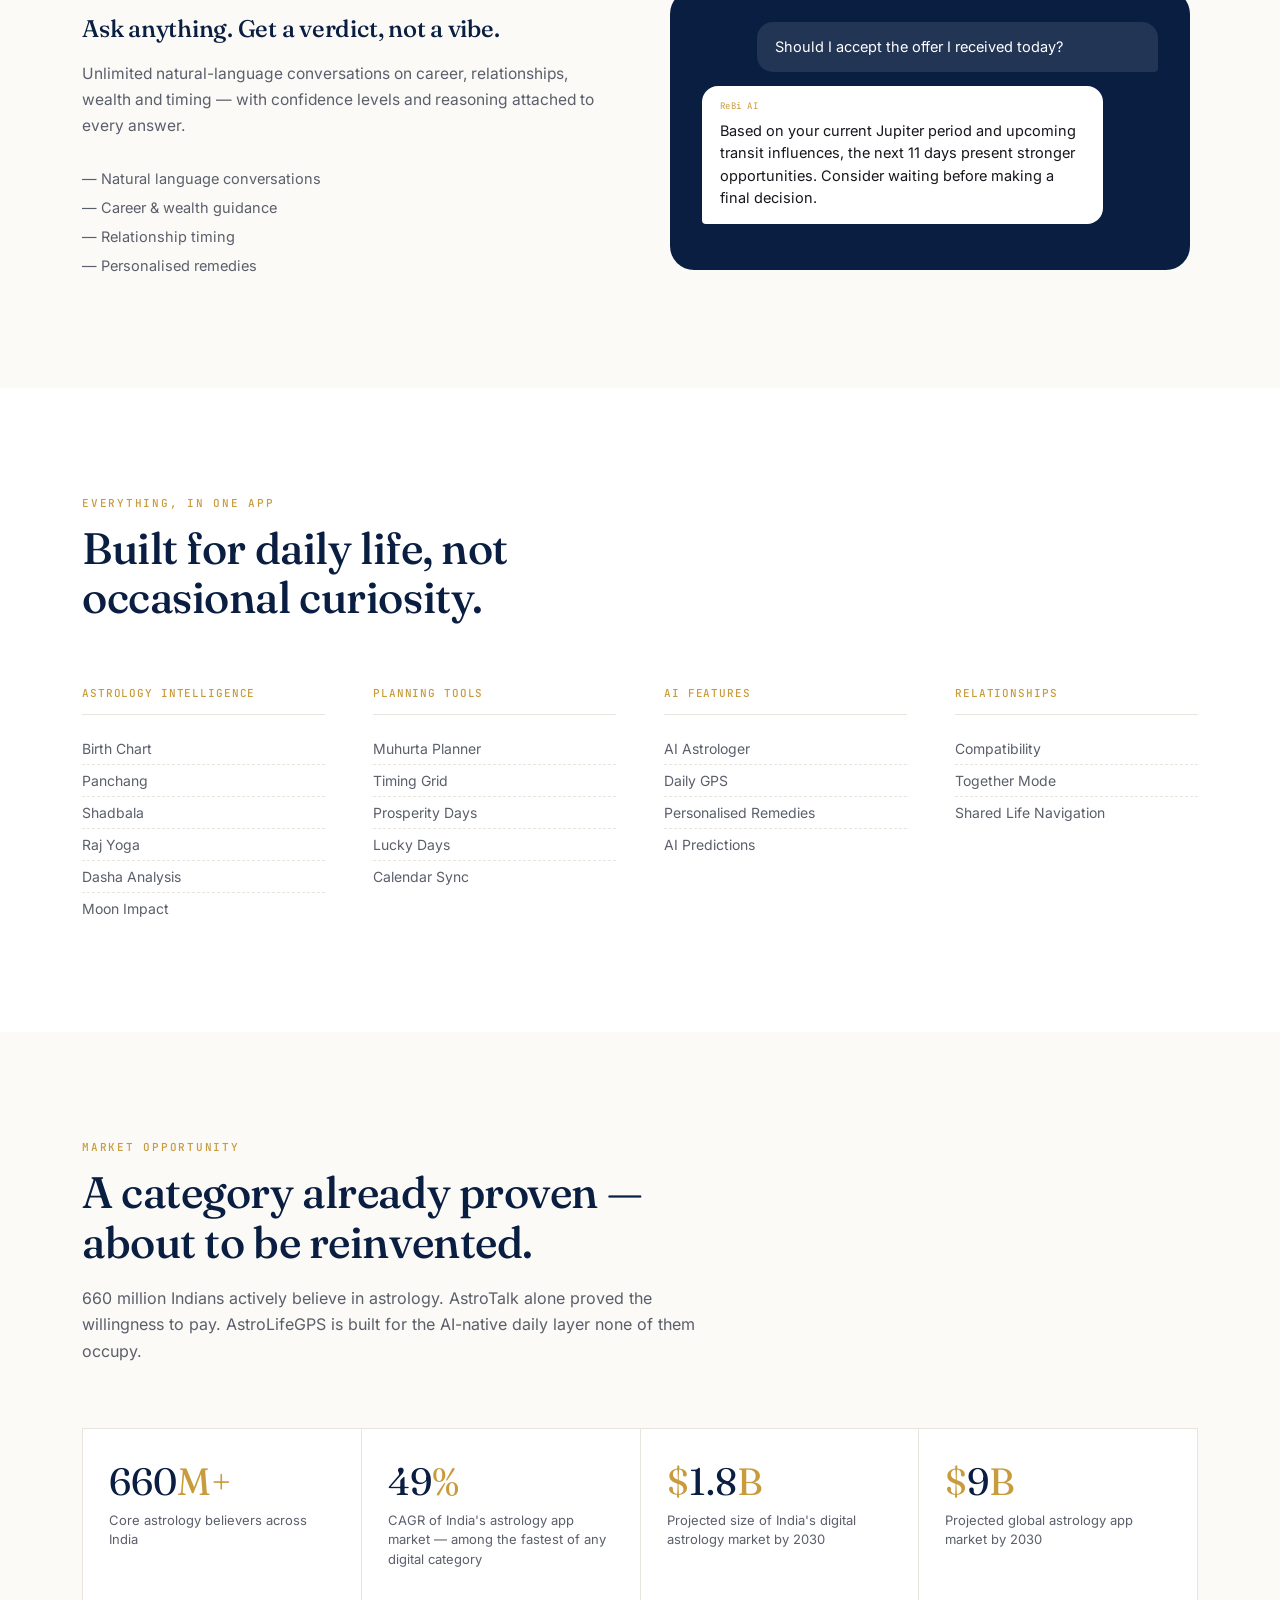
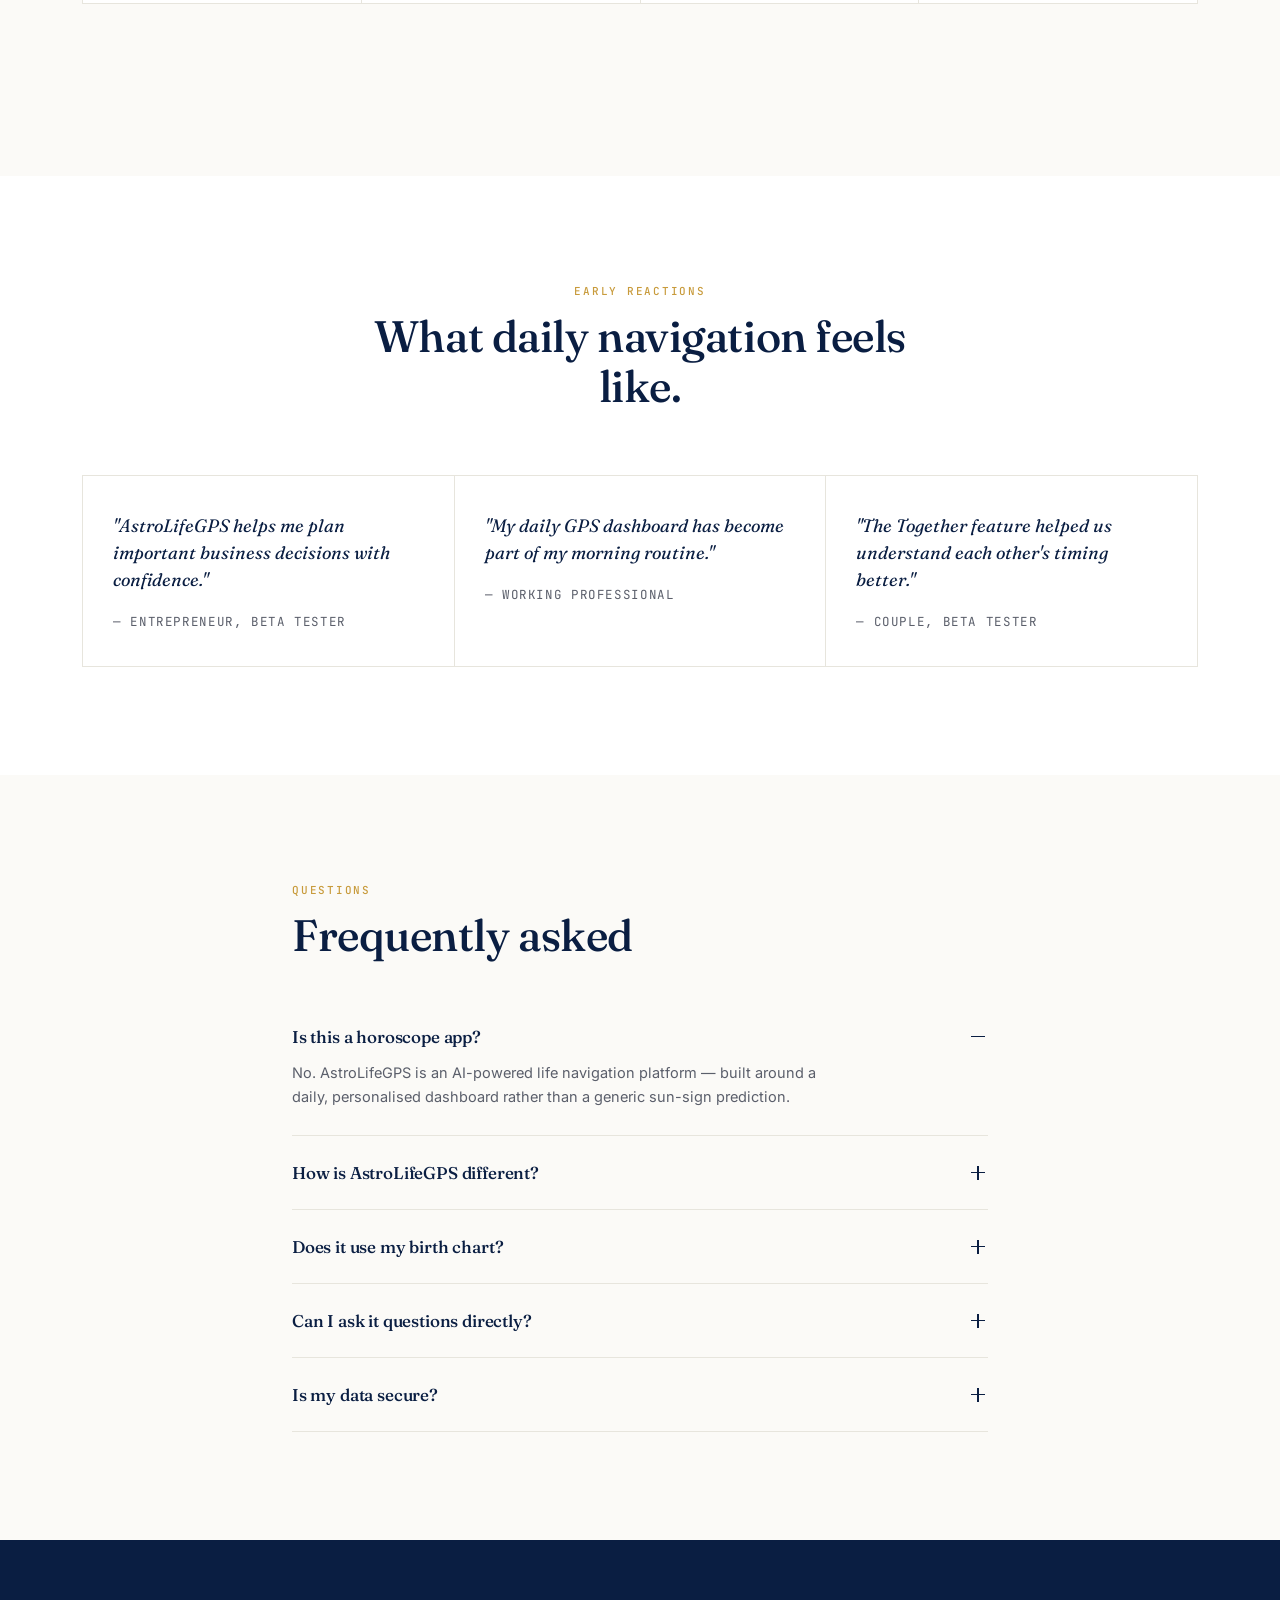
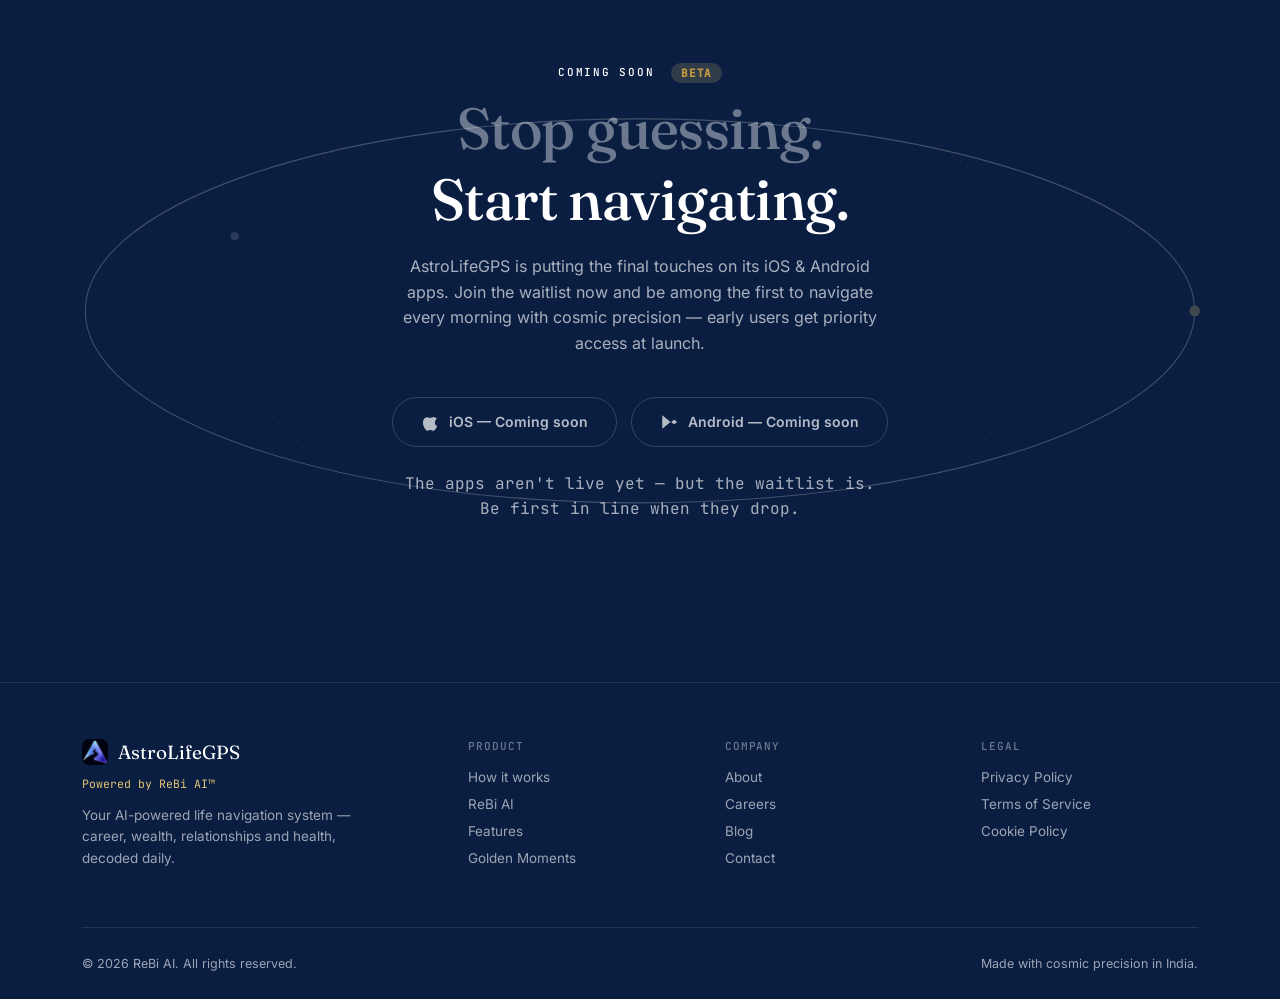
==== commit df1132a6: "Add waitlist modal and update app download prompts" ====
--- a/index.html
+++ b/index.html
@@ -375,6 +375,14 @@
     font-size:14px; font-weight:600; display:inline-flex; align-items:center; gap:10px; transition:all .2s;
   }
   .store-btn:hover{ background:#fff; color:var(--navy-deep); border-color:#fff; }
+  .store-btn.soon{ opacity:0.7; cursor:default; }
+  .store-btn.soon:hover{ background:transparent; color:#fff; border-color:rgba(255,255,255,0.25); }
+  .store-note{ color:rgba(255,255,255,0.7); font-size:13px; margin-top:18px; font-family:'JetBrains Mono',monospace; }
+  .soon-pill{
+    display:inline-block; margin-left:8px; padding:3px 10px; border-radius:100px;
+    background:rgba(228,195,116,0.18); color:var(--gold); font-size:11px; font-weight:700;
+    letter-spacing:.06em; text-transform:uppercase; font-family:'JetBrains Mono',monospace; vertical-align:middle;
+  }
 
   /* ---------- FOOTER ---------- */
   footer{ background:var(--navy-deep); border-top:1px solid rgba(255,255,255,0.1); padding:56px 0 28px; color:rgba(255,255,255,0.6);}
@@ -415,6 +423,60 @@
     .float-card{ display:none; }
     .diff-table{ display:block; overflow-x:auto; white-space:nowrap; }
   }
+
+  /* ---------- WAITLIST MODAL ---------- */
+  .modal-overlay{
+    position:fixed; inset:0; z-index:1000;
+    background:rgba(10,30,66,0.55); backdrop-filter:blur(4px);
+    display:flex; align-items:center; justify-content:center; padding:24px;
+    opacity:0; visibility:hidden; transition:opacity .25s ease, visibility .25s ease;
+  }
+  .modal-overlay.open{ opacity:1; visibility:visible; }
+  .modal{
+    background:var(--white); border-radius:20px; width:100%; max-width:440px;
+    padding:38px 34px 34px; position:relative; box-shadow:0 30px 80px rgba(10,30,66,0.35);
+    transform:translateY(16px) scale(0.98); transition:transform .25s ease;
+    max-height:calc(100vh - 48px); overflow-y:auto;
+  }
+  .modal-overlay.open .modal{ transform:translateY(0) scale(1); }
+  .modal-close{
+    position:absolute; top:16px; right:16px; width:34px; height:34px; border-radius:50%;
+    border:1px solid var(--line); background:var(--paper); color:var(--ink-soft);
+    font-size:18px; line-height:1; cursor:pointer; display:flex; align-items:center; justify-content:center;
+    transition:all .2s;
+  }
+  .modal-close:hover{ background:var(--navy-deep); color:#fff; border-color:var(--navy-deep); }
+  .modal .eyebrow{ display:inline-block; margin-bottom:12px; }
+  .modal h3{ font-family:'Fraunces',serif; font-size:26px; line-height:1.15; color:var(--navy-deep); margin-bottom:8px; }
+  .modal p.modal-sub{ font-size:14.5px; color:var(--ink-soft); line-height:1.5; margin-bottom:24px; }
+  .modal .field{ margin-bottom:16px; }
+  .modal label{ display:block; font-size:12px; font-weight:600; color:var(--navy-deep); margin-bottom:6px; letter-spacing:.02em; }
+  .modal input{
+    width:100%; padding:13px 15px; border:1px solid var(--line); border-radius:11px;
+    font-size:15px; font-family:'Inter',sans-serif; color:var(--ink); background:var(--paper);
+    transition:border-color .2s, background .2s;
+  }
+  .modal input:focus{ outline:none; border-color:var(--gold); background:var(--white); }
+  .modal .submit-btn{
+    width:100%; background:var(--navy-deep); color:#fff; border:none; padding:15px;
+    border-radius:100px; font-size:15px; font-weight:600; font-family:'Inter',sans-serif;
+    cursor:pointer; margin-top:8px; transition:background .2s, transform .15s;
+    display:flex; align-items:center; justify-content:center; gap:8px;
+  }
+  .modal .submit-btn:hover{ background:var(--navy-mid); transform:translateY(-1px); }
+  .modal .submit-btn:disabled{ opacity:0.7; cursor:default; transform:none; }
+  .modal .form-msg{ font-size:13.5px; margin-top:14px; text-align:center; min-height:18px; }
+  .modal .form-msg.error{ color:#C0392B; }
+  .modal .form-msg.success{ color:#1E7A45; }
+  .modal .privacy-note{ font-size:11.5px; color:var(--ink-soft); text-align:center; margin-top:14px; line-height:1.5; }
+  .modal .success-state{ text-align:center; padding:14px 0 6px; }
+  .modal .success-state .tick{
+    width:56px; height:56px; border-radius:50%; background:rgba(30,122,69,0.12); color:#1E7A45;
+    display:flex; align-items:center; justify-content:center; margin:0 auto 18px; font-size:28px;
+  }
+  .modal .success-state h3{ margin-bottom:8px; }
+  .spin{ width:16px; height:16px; border:2px solid rgba(255,255,255,0.4); border-top-color:#fff; border-radius:50%; animation:spin .7s linear infinite; }
+  @keyframes spin{ to{ transform:rotate(360deg); } }
 </style>
 </head>
 <body>
@@ -434,7 +496,7 @@
         <li><a href="#faq">FAQ</a></li>
       </ul>
     </nav>
-    <a href="#download" class="nav-cta">Get the app</a>
+    <a href="#download" class="nav-cta js-waitlist">Get early access</a>
   </div>
 </header>
 
@@ -448,12 +510,13 @@
         <h1 class="hero-h">Navigate life<br>with <em>cosmic</em> precision.</h1>
         <p class="hero-sub">AstroLifeGPS pairs real-time planetary intelligence with ReBi AI™ to show you exactly when to act — on your career, your money, your relationships, your day. Not a horoscope. A daily GPS for the decisions that matter.</p>
         <div class="hero-ctas">
-          <a href="#download" class="btn-primary">
-            Download the app
+          <a href="#download" class="btn-primary js-waitlist">
+            Join the waitlist
             <svg width="14" height="14" viewBox="0 0 24 24" fill="none" stroke="currentColor" stroke-width="2.4"><path d="M5 12h14M13 6l6 6-6 6"/></svg>
           </a>
           <a href="#how" class="btn-secondary">See how it works</a>
         </div>
+        <p style="font-size:13px; color:var(--ink-soft); margin:-30px 0 40px; font-family:'JetBrains Mono',monospace;">📱 iOS &amp; Android apps launching soon — join the waitlist to get in first.</p>
         <div class="trust-line">
           <span><svg viewBox="0 0 24 24" fill="currentColor"><circle cx="12" cy="12" r="10"/></svg>Birth chart precision</span>
           <span><svg viewBox="0 0 24 24" fill="currentColor"><circle cx="12" cy="12" r="10"/></svg>Live planetary transits</span>
@@ -805,20 +868,21 @@
       <circle cx="220" cy="180" r="4" fill="#fff" opacity="0.5"/>
     </svg>
     <div class="wrap reveal">
-      <span class="eyebrow eyebrow-light">Download AstroLifeGPS</span>
+      <span class="eyebrow eyebrow-light">Coming soon <span class="soon-pill">Beta</span></span>
       <h2 class="stop" style="margin-top:14px;">Stop guessing.</h2>
       <h2 class="start">Start navigating.</h2>
-      <p>Join the people discovering better timing, better decisions, and greater clarity — every single morning.</p>
+      <p>AstroLifeGPS is putting the final touches on its iOS &amp; Android apps. Join the waitlist now and be among the first to navigate every morning with cosmic precision — early users get priority access at launch.</p>
       <div class="store-row">
-        <a href="#" class="store-btn">
+        <span class="store-btn soon">
           <svg width="18" height="18" viewBox="0 0 24 24" fill="currentColor"><path d="M18.7 12.3c0-3 2.4-4.4 2.5-4.5-1.4-2-3.5-2.3-4.3-2.3-1.8-.2-3.6 1.1-4.5 1.1-.9 0-2.4-1-3.9-1-2 0-3.9 1.2-4.9 3-2.1 3.6-.5 9 1.5 12 1 1.4 2.1 3.1 3.7 3 1.5-.1 2-1 3.8-1 1.8 0 2.2 1 3.8 1 1.6 0 2.6-1.4 3.5-2.9 1.1-1.7 1.6-3.3 1.6-3.4-.1 0-3.1-1.2-3.1-4.7 0 0 0 0 0 0z"/></svg>
-          Download for iOS
-        </a>
-        <a href="#" class="store-btn">
+          iOS — Coming soon
+        </span>
+        <span class="store-btn soon">
           <svg width="18" height="18" viewBox="0 0 24 24" fill="currentColor"><path d="M3 3l11 9-11 9V3zm12 9l3.5-3 3 1.7c1 .6 1 1.9 0 2.5l-3 1.8L15 12z"/></svg>
-          Get it on Google Play
-        </a>
-      </div>
+          Android — Coming soon
+        </span>
+      </div>
+      <p class="store-note">The apps aren't live yet — but the waitlist is. Be first in line when they drop.</p>
     </div>
   </section>
 
@@ -863,10 +927,42 @@
     </div>
     <div class="footer-bottom">
       <span>© 2026 ReBi AI. All rights reserved.</span>
-      <span>Made with cosmic precision in Bengaluru.</span>
+      <span>Made with cosmic precision in India.</span>
     </div>
   </div>
 </footer>
+
+<!-- WAITLIST MODAL -->
+<div class="modal-overlay" id="waitlistModal" role="dialog" aria-modal="true" aria-labelledby="waitlistTitle">
+  <div class="modal">
+    <button class="modal-close" id="waitlistClose" aria-label="Close">&times;</button>
+    <div id="waitlistFormWrap">
+      <span class="eyebrow">Early access</span>
+      <h3 id="waitlistTitle">Join the waitlist.</h3>
+      <p class="modal-sub">Be first in line when the iOS &amp; Android apps launch. Drop your details and we'll reach out with priority access.</p>
+      <form id="waitlistForm" novalidate>
+        <div class="field">
+          <label for="wl-name">Full name</label>
+          <input type="text" id="wl-name" name="name" placeholder="Your name" autocomplete="name" required>
+        </div>
+        <div class="field">
+          <label for="wl-email">Email address</label>
+          <input type="email" id="wl-email" name="email" placeholder="you@example.com" autocomplete="email" required>
+        </div>
+        <button type="submit" class="submit-btn" id="waitlistSubmit">
+          <span class="btn-label">Request access</span>
+        </button>
+        <div class="form-msg" id="waitlistMsg" aria-live="polite"></div>
+        <p class="privacy-note">We'll only use your email to tell you when AstroLifeGPS is ready. No spam, ever.</p>
+      </form>
+    </div>
+    <div class="success-state" id="waitlistSuccess" style="display:none;">
+      <div class="tick">&#10003;</div>
+      <h3>You're on the list!</h3>
+      <p class="modal-sub" style="margin-bottom:0;">Thanks for joining. We'll email you the moment AstroLifeGPS goes live.</p>
+    </div>
+  </div>
+</div>
 
 <script>
   // scroll reveal
@@ -875,7 +971,68 @@
   }, {threshold:0.12});
   document.querySelectorAll('.reveal').forEach(el=>obs.observe(el));
 
-  // header bg on scroll (already translucent, keep simple)
+  // ---------- WAITLIST MODAL ----------
+  // 1. Create a Google Sheet, then Extensions > Apps Script and paste the doPost()
+  //    script shown in the project notes. Deploy it as a Web App (Execute as: Me,
+  //    Access: Anyone) and paste the resulting /exec URL below.
+  const GOOGLE_SCRIPT_URL = 'https://script.google.com/macros/s/AKfycbxnzgKPbiPS2-v8Sw1bvBknH9hyQpQmyBzuzhaMZBTZhzNlRiOfe-hW7QWJAVIP0qw/exec';
+
+  const wlModal   = document.getElementById('waitlistModal');
+  const wlForm    = document.getElementById('waitlistForm');
+  const wlMsg     = document.getElementById('waitlistMsg');
+  const wlSubmit  = document.getElementById('waitlistSubmit');
+  const wlFormWrap= document.getElementById('waitlistFormWrap');
+  const wlSuccess = document.getElementById('waitlistSuccess');
+  let wlLastFocus = null;
+
+  function openWaitlist(e){
+    if(e) e.preventDefault();
+    wlLastFocus = document.activeElement;
+    // reset to form view each open
+    wlFormWrap.style.display = '';
+    wlSuccess.style.display = 'none';
+    wlMsg.textContent = ''; wlMsg.className = 'form-msg';
+    wlModal.classList.add('open');
+    document.body.style.overflow = 'hidden';
+    setTimeout(()=>{ document.getElementById('wl-name').focus(); }, 120);
+  }
+  function closeWaitlist(){
+    wlModal.classList.remove('open');
+    document.body.style.overflow = '';
+    if(wlLastFocus) wlLastFocus.focus();
+  }
+
+  document.querySelectorAll('.js-waitlist').forEach(btn=> btn.addEventListener('click', openWaitlist));
+  document.getElementById('waitlistClose').addEventListener('click', closeWaitlist);
+  wlModal.addEventListener('click', (e)=>{ if(e.target === wlModal) closeWaitlist(); });
+  document.addEventListener('keydown', (e)=>{ if(e.key === 'Escape' && wlModal.classList.contains('open')) closeWaitlist(); });
+
+  wlForm.addEventListener('submit', async (e)=>{
+    e.preventDefault();
+    const name  = document.getElementById('wl-name').value.trim();
+    const email = document.getElementById('wl-email').value.trim();
+    wlMsg.className = 'form-msg';
+
+    if(!name){ wlMsg.textContent = 'Please enter your name.'; wlMsg.className = 'form-msg error'; return; }
+    if(!/^[^\s@]+@[^\s@]+\.[^\s@]+$/.test(email)){ wlMsg.textContent = 'Please enter a valid email address.'; wlMsg.className = 'form-msg error'; return; }
+
+    wlSubmit.disabled = true;
+    wlSubmit.innerHTML = '<span class="spin"></span><span class="btn-label">Submitting…</span>';
+
+    try{
+      const body = new URLSearchParams({ name, email, source: 'website' });
+      // no-cors keeps it simple for Apps Script; response is opaque but the row is written
+      await fetch(GOOGLE_SCRIPT_URL, { method:'POST', mode:'no-cors', body });
+      wlForm.reset();
+      wlFormWrap.style.display = 'none';
+      wlSuccess.style.display = 'block';
+    }catch(err){
+      wlMsg.textContent = 'Something went wrong. Please try again.';
+      wlMsg.className = 'form-msg error';
+      wlSubmit.disabled = false;
+      wlSubmit.innerHTML = '<span class="btn-label">Request access</span>';
+    }
+  });
 </script>
 
 </body>
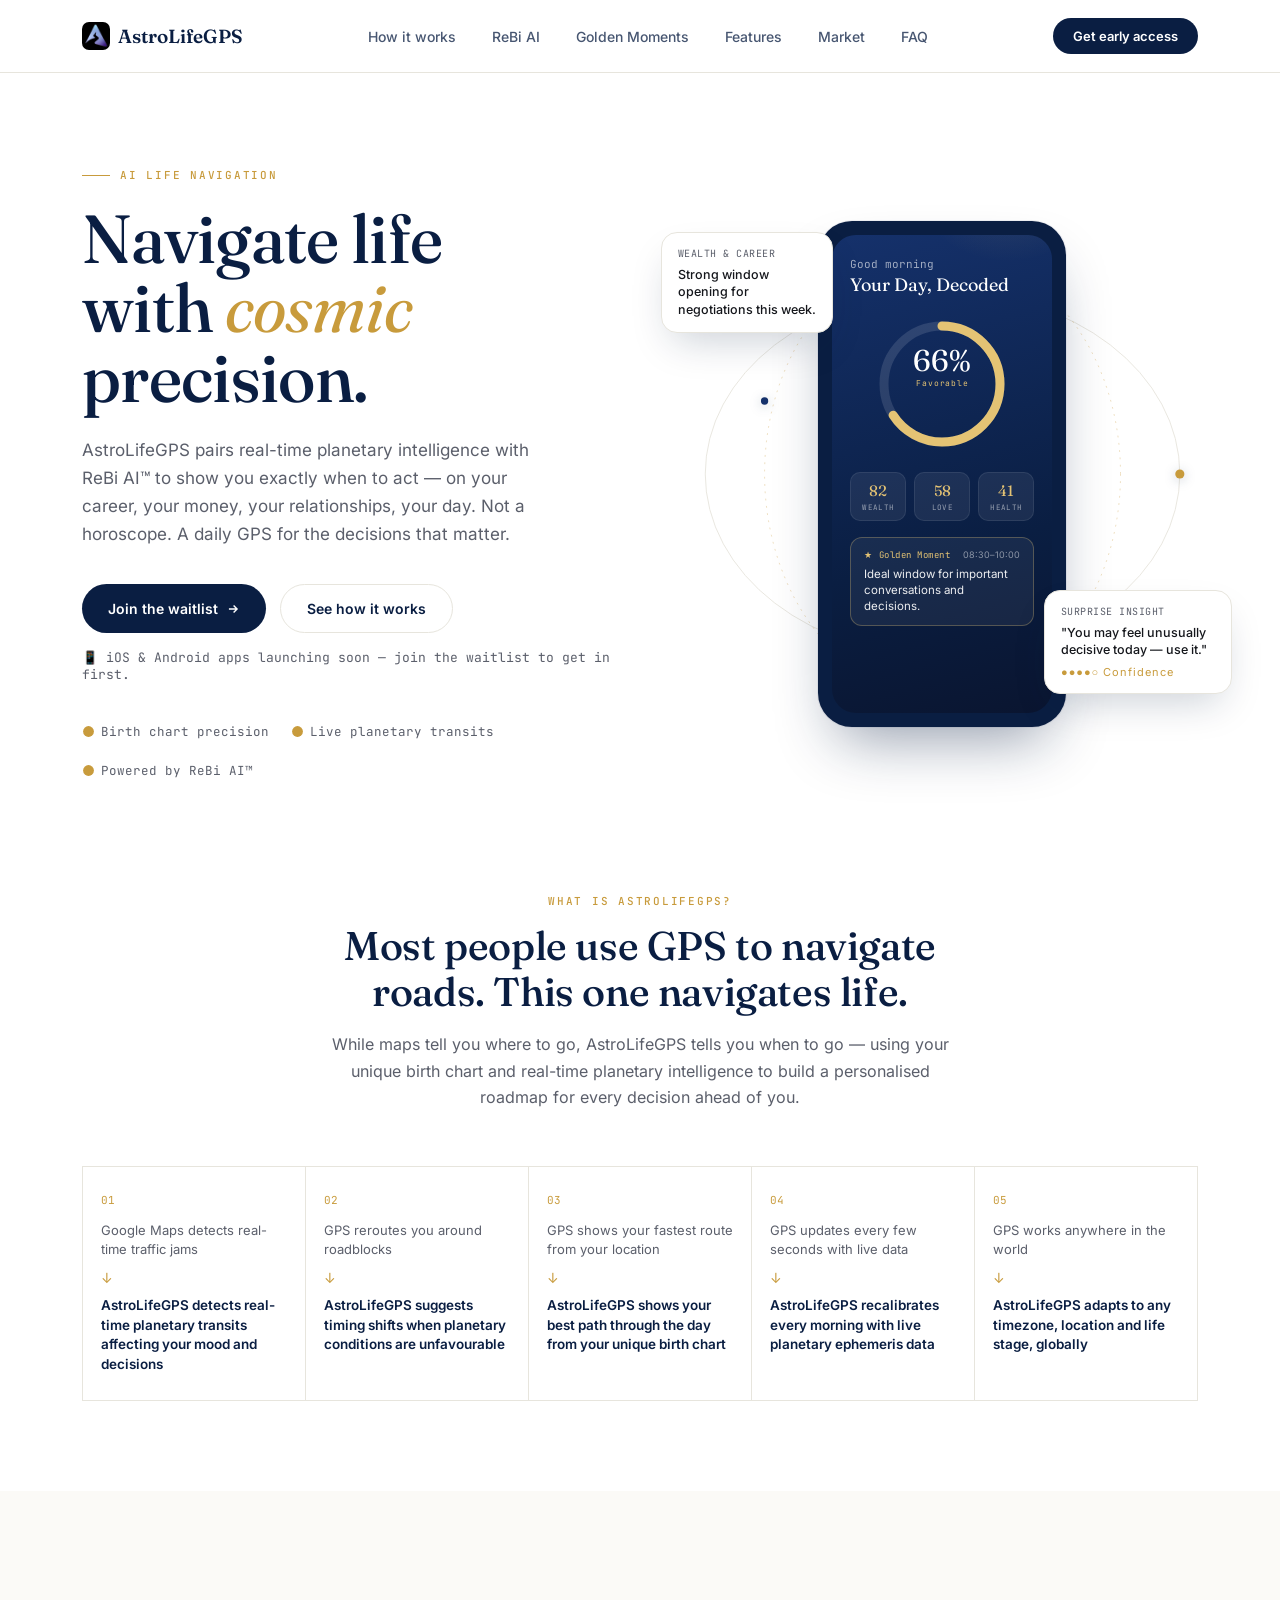
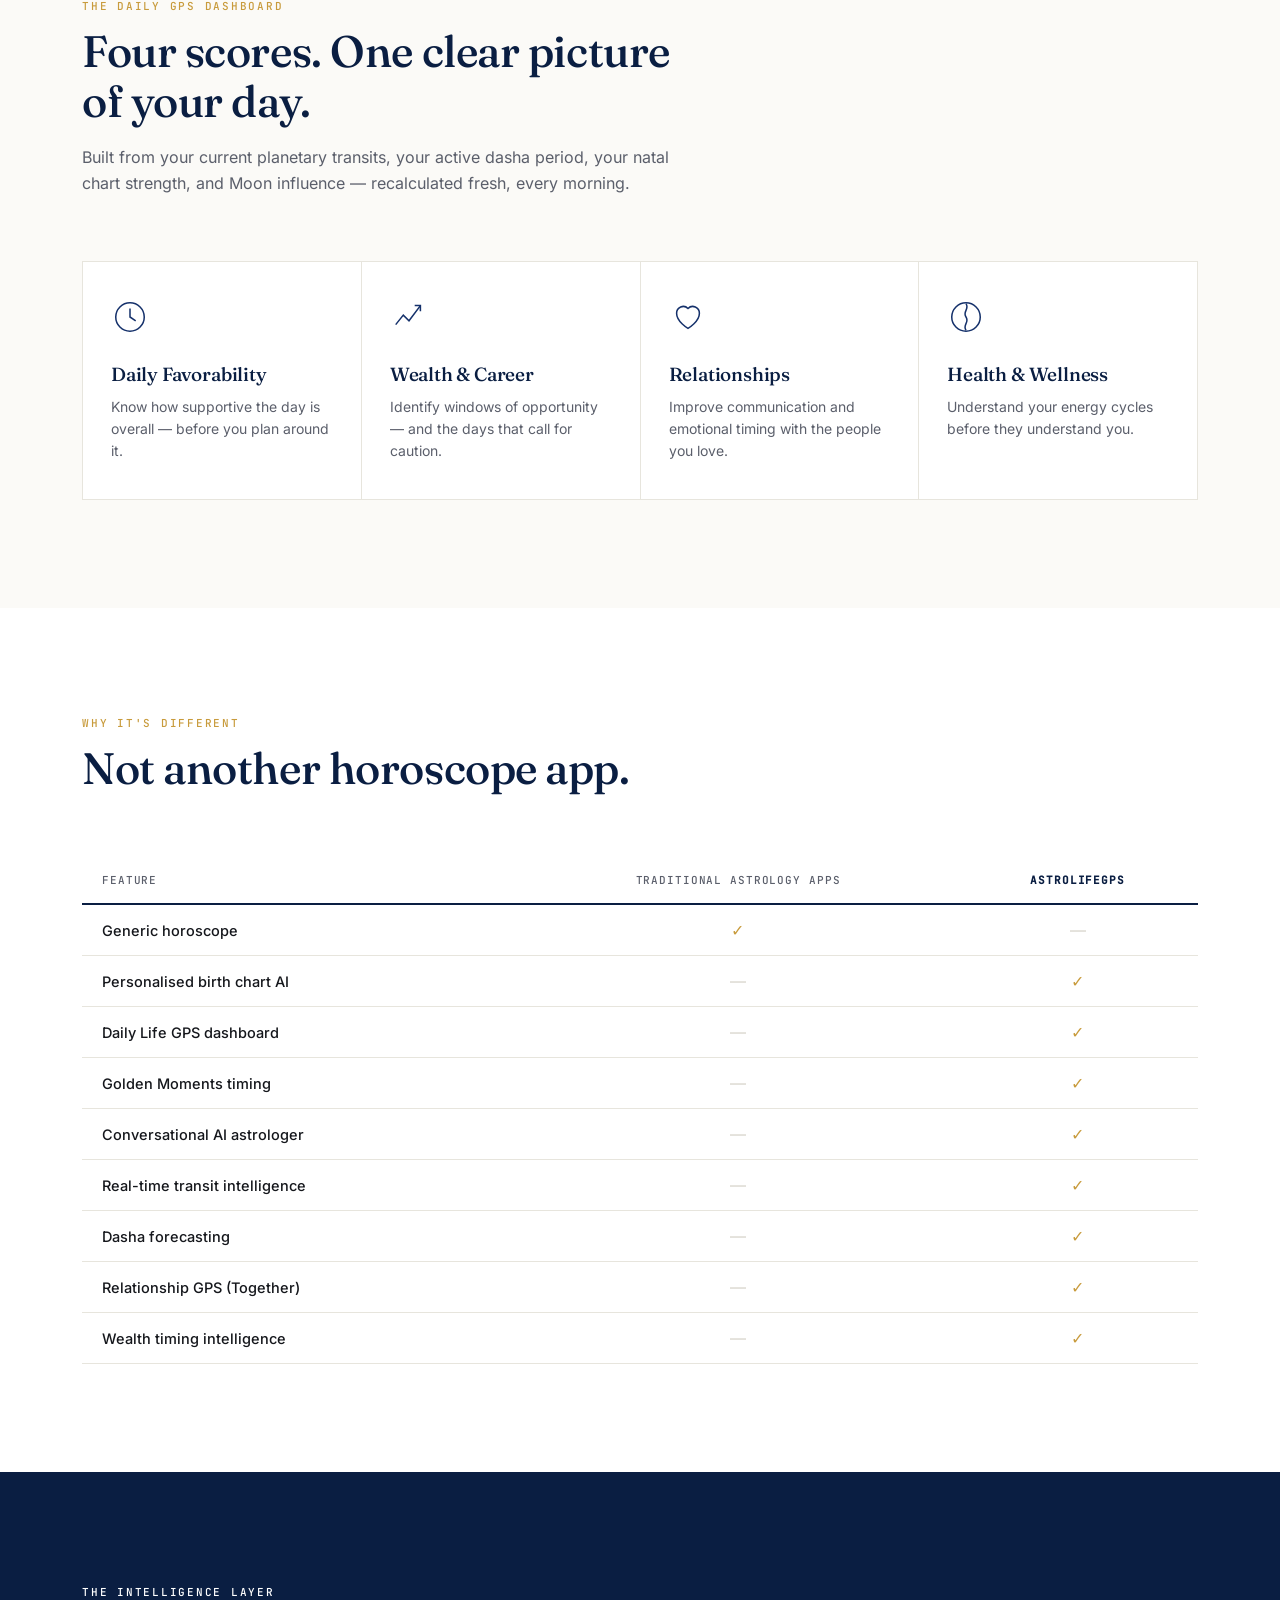
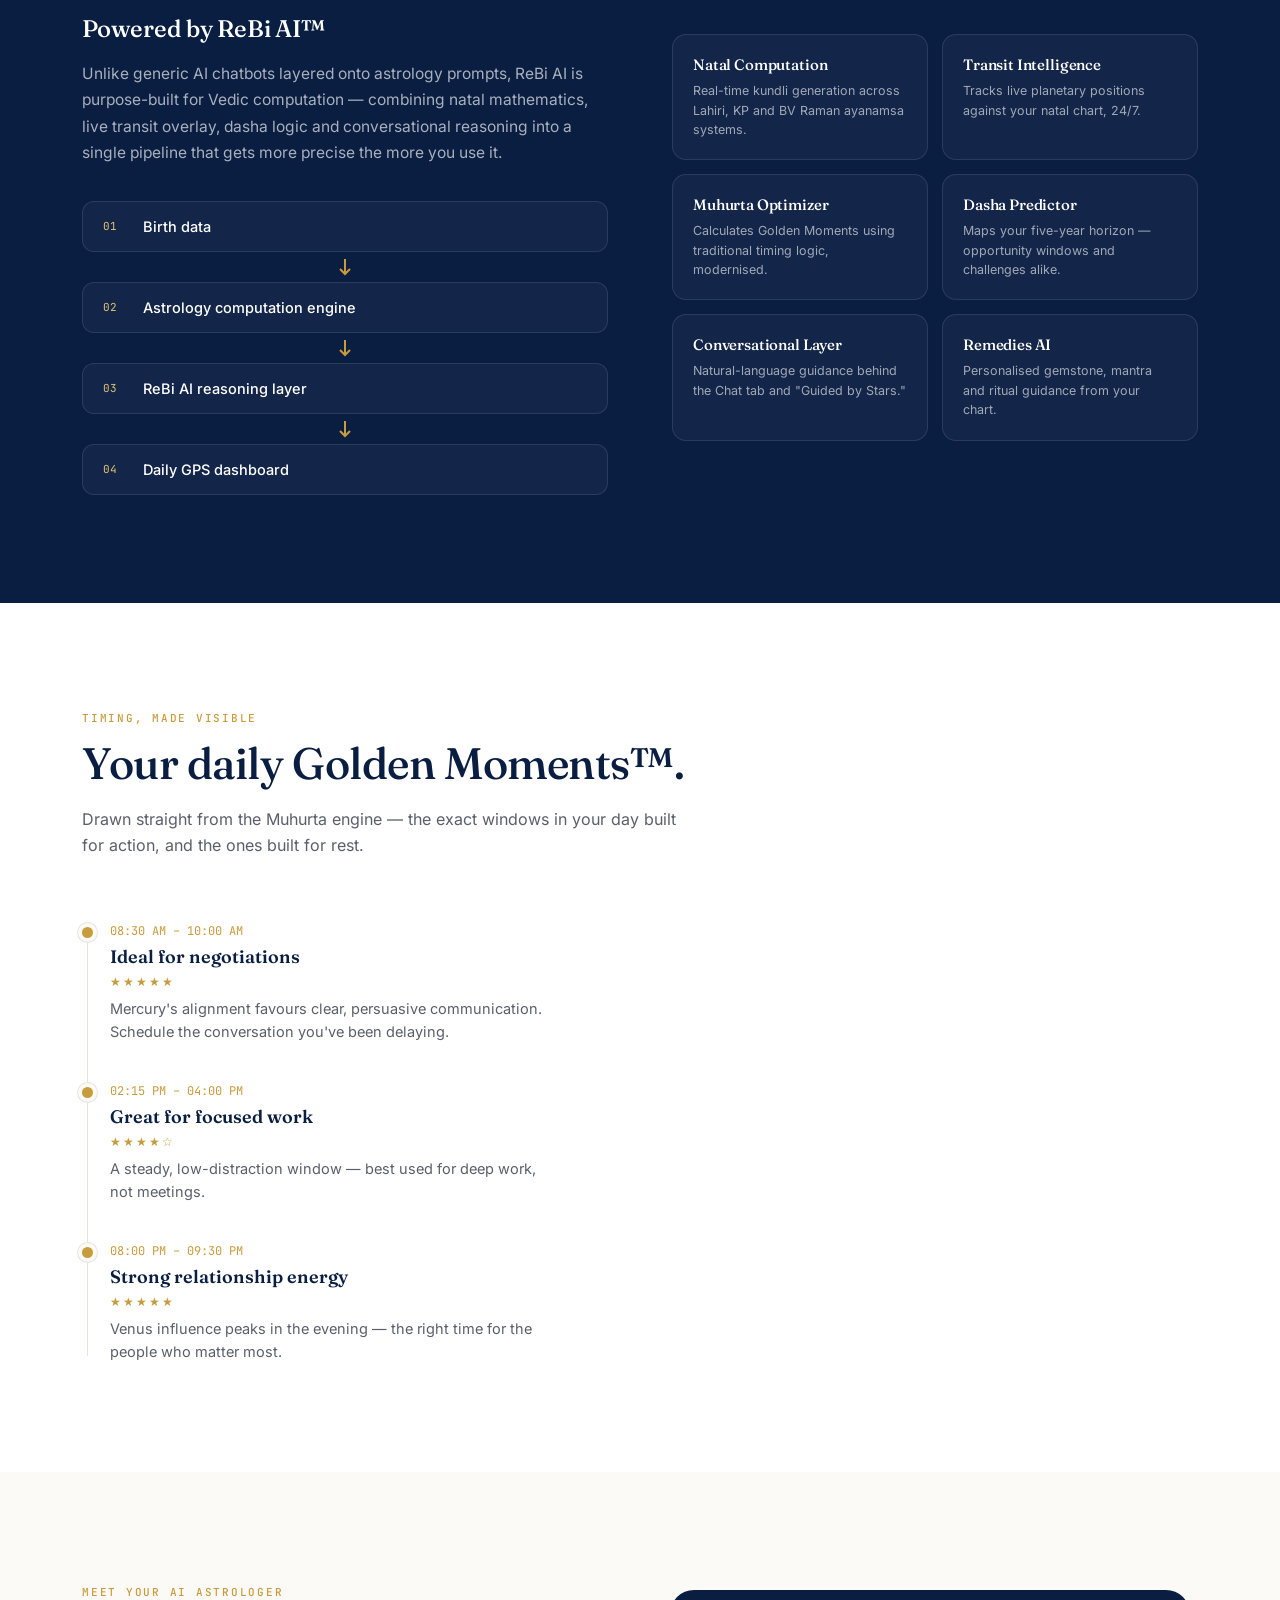
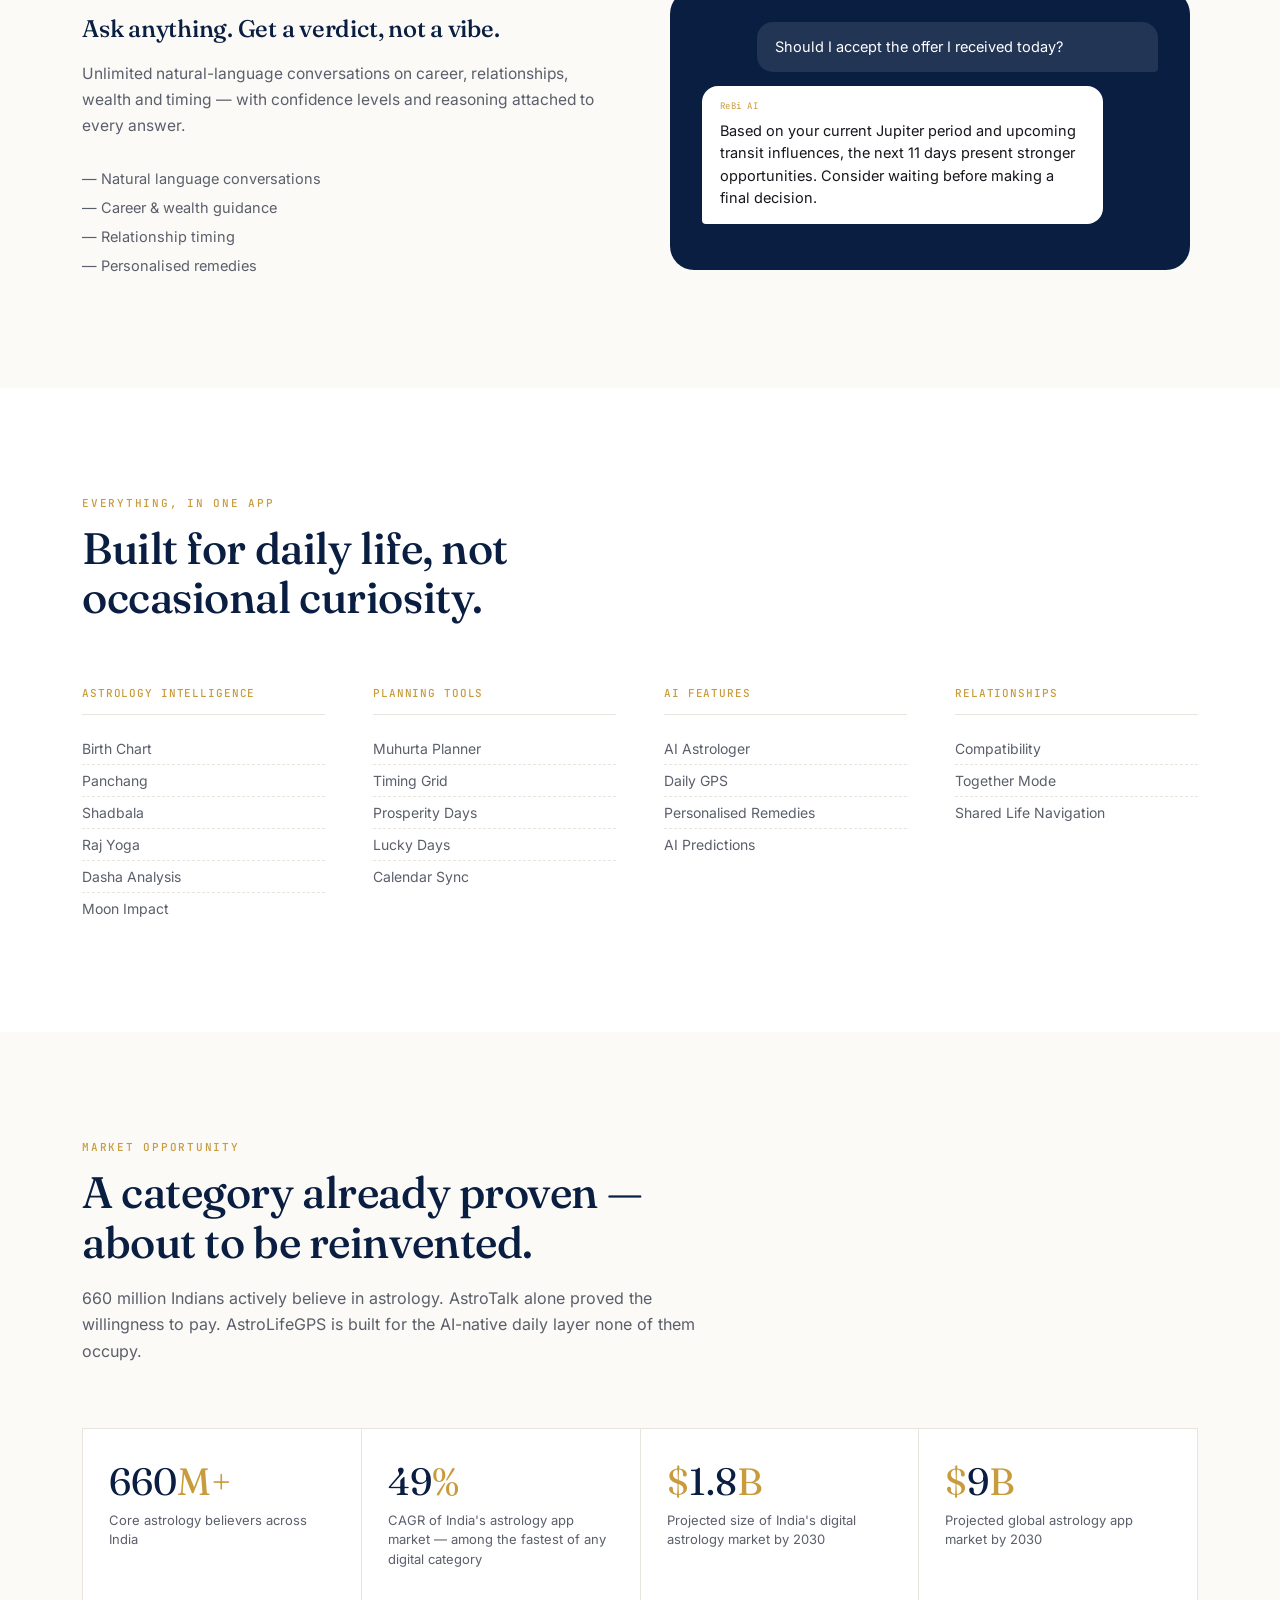
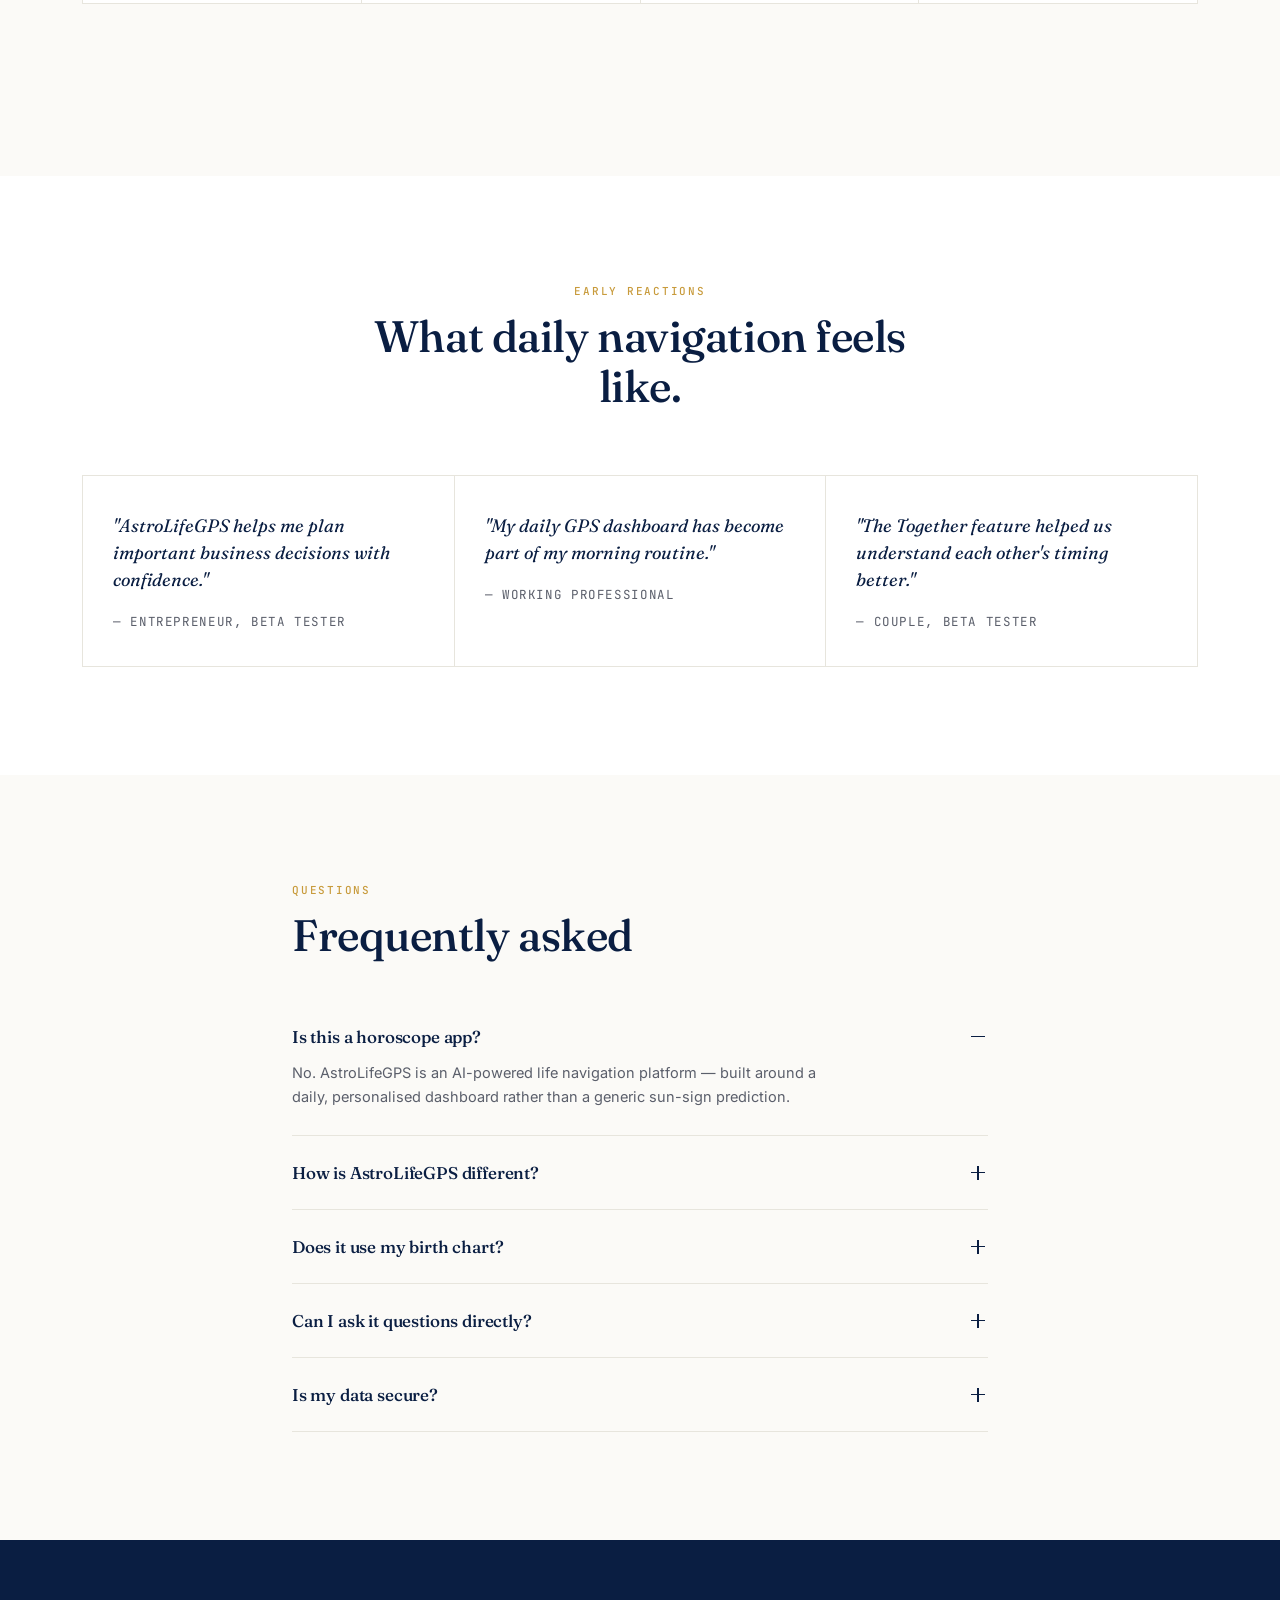
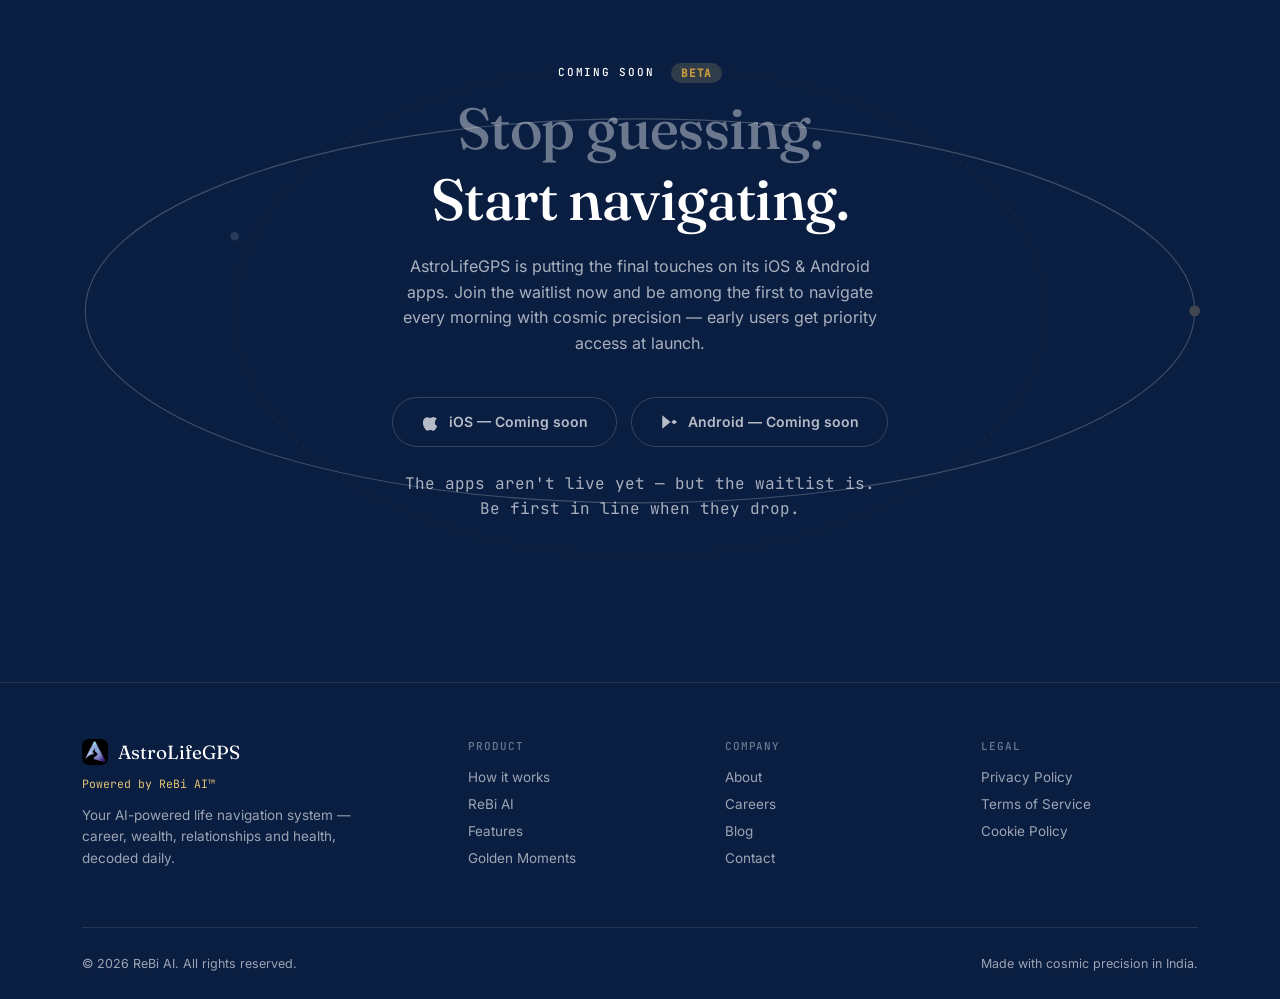
==== commit be6ee1c7: "Point custom domain to www.astrolifegps.com - Add CNAME for GitHub Pages custom domain - Canonicaliz" ====
--- a/index.html
+++ b/index.html
@@ -6,15 +6,15 @@
 <title>AstroLifeGPS — AI-Powered Life Navigation</title>
 <meta name="description" content="AstroLifeGPS pairs real-time planetary intelligence with ReBi AI™ to show you exactly when to act — on your career, money, relationships and day. Not a horoscope. A daily GPS for the decisions that matter.">
 <meta name="theme-color" content="#0A1E42">
-<link rel="canonical" href="https://astrolifegps.com/">
+<link rel="canonical" href="https://www.astrolifegps.com/">
 
 <!-- Open Graph -->
 <meta property="og:type" content="website">
 <meta property="og:site_name" content="AstroLifeGPS">
 <meta property="og:title" content="AstroLifeGPS — AI-Powered Life Navigation">
 <meta property="og:description" content="Real-time planetary intelligence + ReBi AI™ for a daily, personalised GPS across career, wealth, relationships and health.">
-<meta property="og:url" content="https://astrolifegps.com/">
-<meta property="og:image" content="https://astrolifegps.com/assets/og-image.png">
+<meta property="og:url" content="https://www.astrolifegps.com/">
+<meta property="og:image" content="https://www.astrolifegps.com/assets/og-image.png">
 <meta property="og:image:width" content="1200">
 <meta property="og:image:height" content="630">
 
@@ -22,7 +22,7 @@
 <meta name="twitter:card" content="summary_large_image">
 <meta name="twitter:title" content="AstroLifeGPS — AI-Powered Life Navigation">
 <meta name="twitter:description" content="Real-time planetary intelligence + ReBi AI™ for a daily, personalised GPS across career, wealth, relationships and health.">
-<meta name="twitter:image" content="https://astrolifegps.com/assets/og-image.png">
+<meta name="twitter:image" content="https://www.astrolifegps.com/assets/og-image.png">
 
 <!-- Favicon -->
 <link rel="icon" type="image/svg+xml" href="assets/favicon.svg">
@@ -34,10 +34,10 @@
 {
   "@context": "https://schema.org",
   "@type": "Organization",
-  "@id": "https://astrolifegps.com/#organization",
+  "@id": "https://www.astrolifegps.com/#organization",
   "name": "AstroLifeGPS",
-  "url": "https://astrolifegps.com/",
-  "logo": "https://astrolifegps.com/assets/logo.png",
+  "url": "https://www.astrolifegps.com/",
+  "logo": "https://www.astrolifegps.com/assets/logo.png",
   "description": "AI-powered life navigation — daily, personalised guidance across career, wealth, relationships and health, powered by ReBi AI."
 }
 </script>
@@ -45,10 +45,10 @@
 {
   "@context": "https://schema.org",
   "@type": "WebSite",
-  "@id": "https://astrolifegps.com/#website",
-  "url": "https://astrolifegps.com/",
+  "@id": "https://www.astrolifegps.com/#website",
+  "url": "https://www.astrolifegps.com/",
   "name": "AstroLifeGPS",
-  "publisher": { "@id": "https://astrolifegps.com/#organization" }
+  "publisher": { "@id": "https://www.astrolifegps.com/#organization" }
 }
 </script>
 
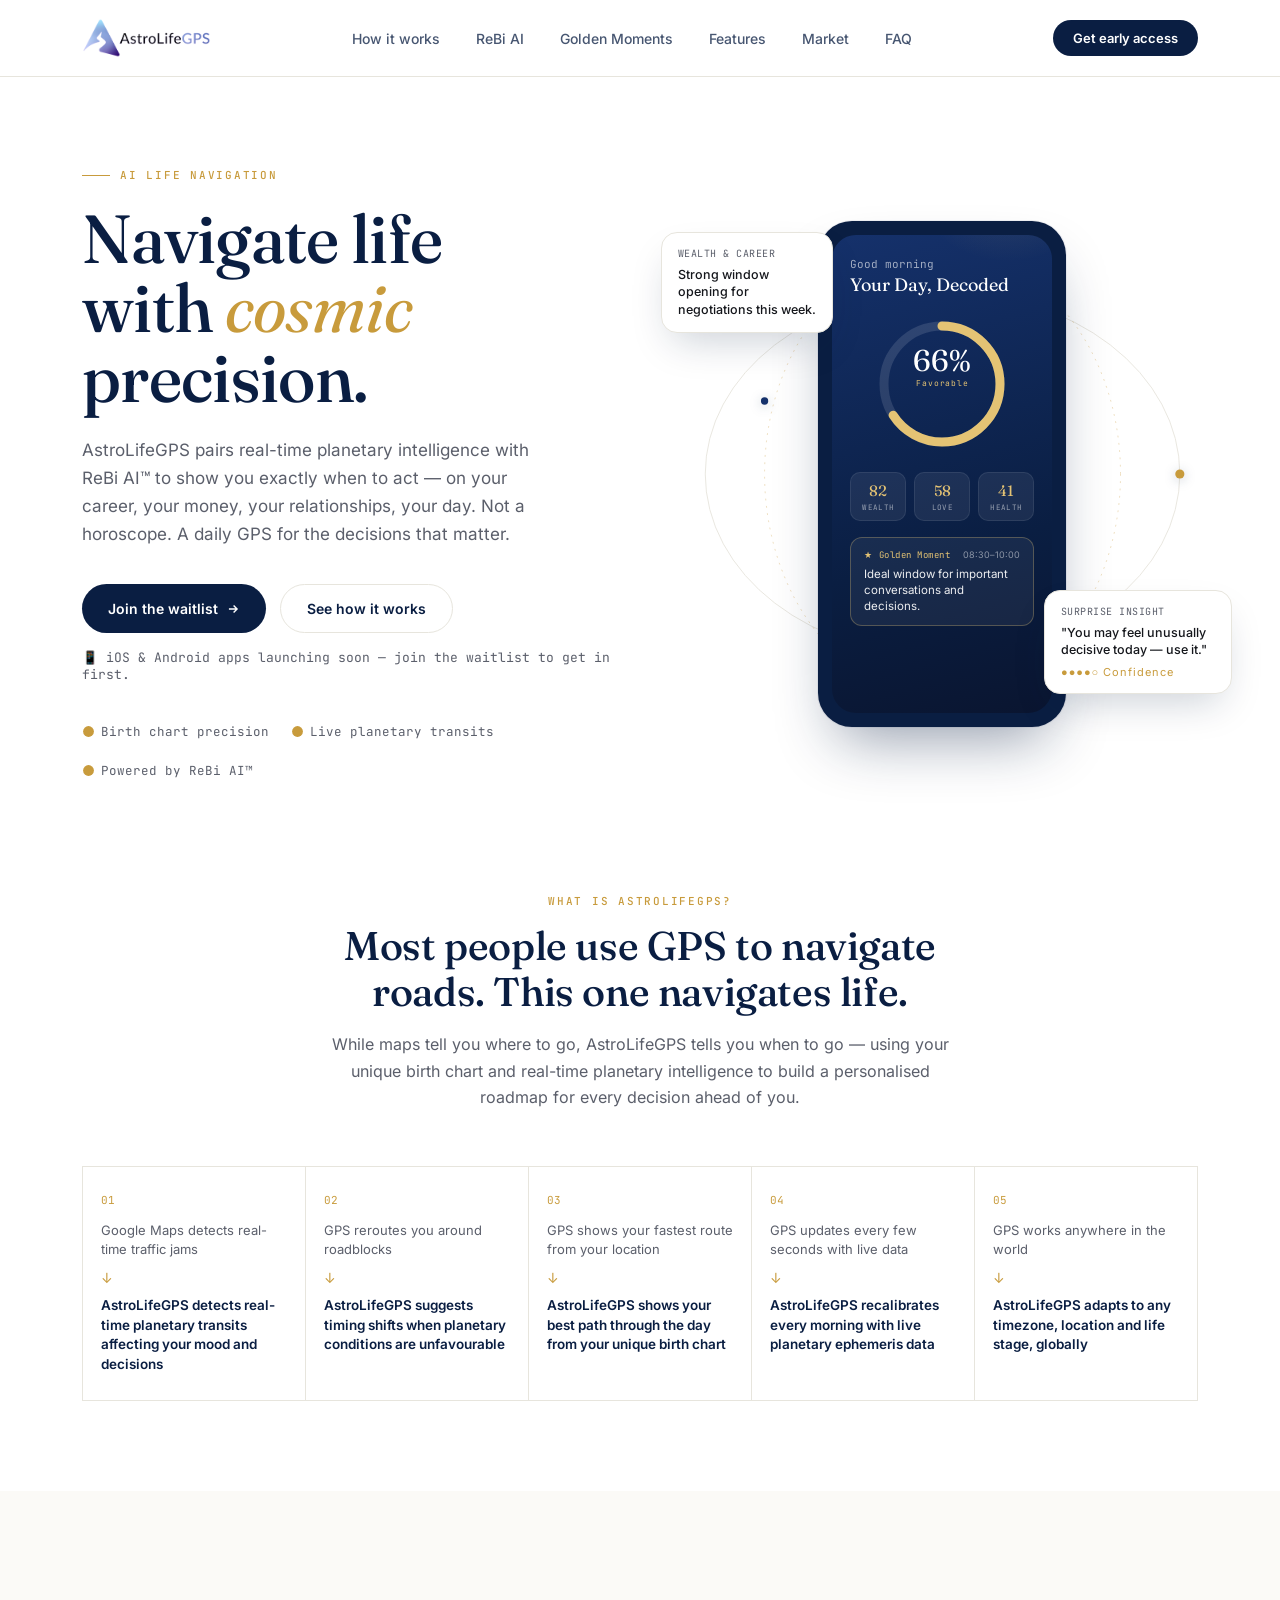
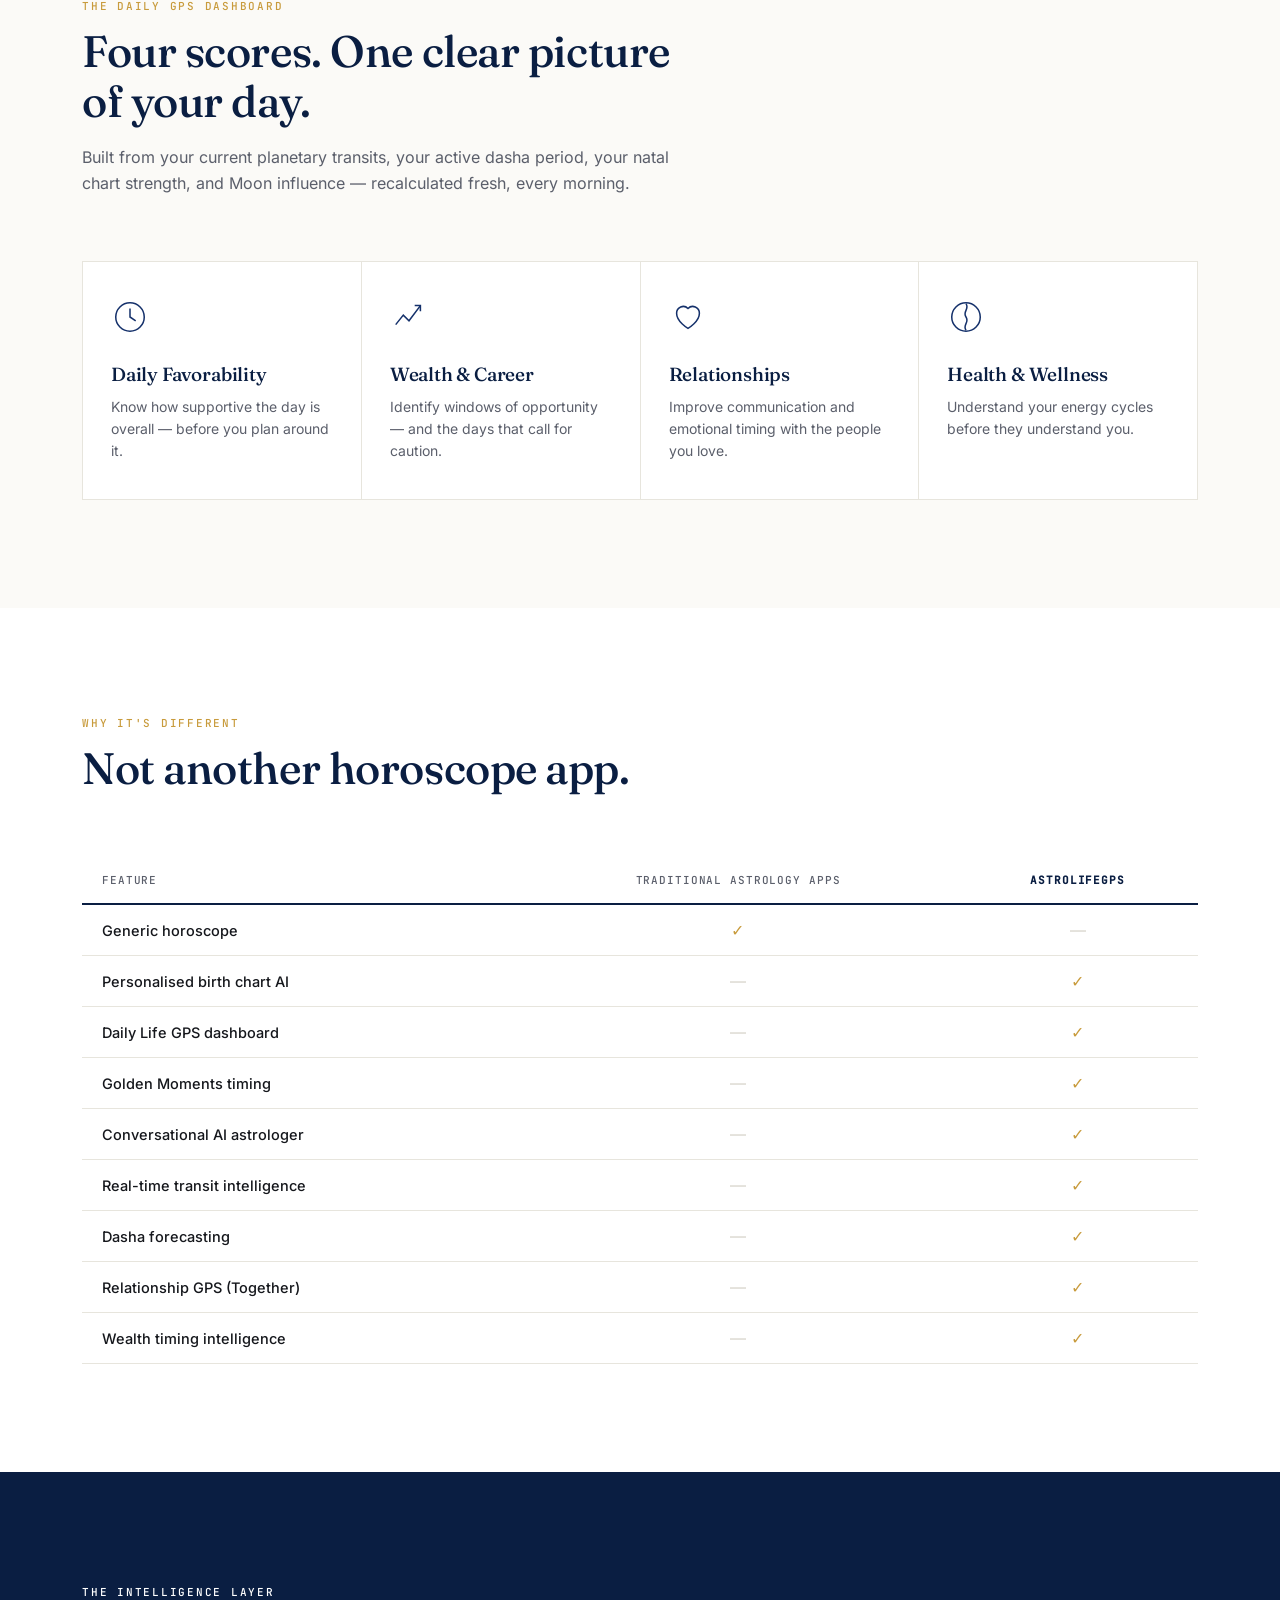
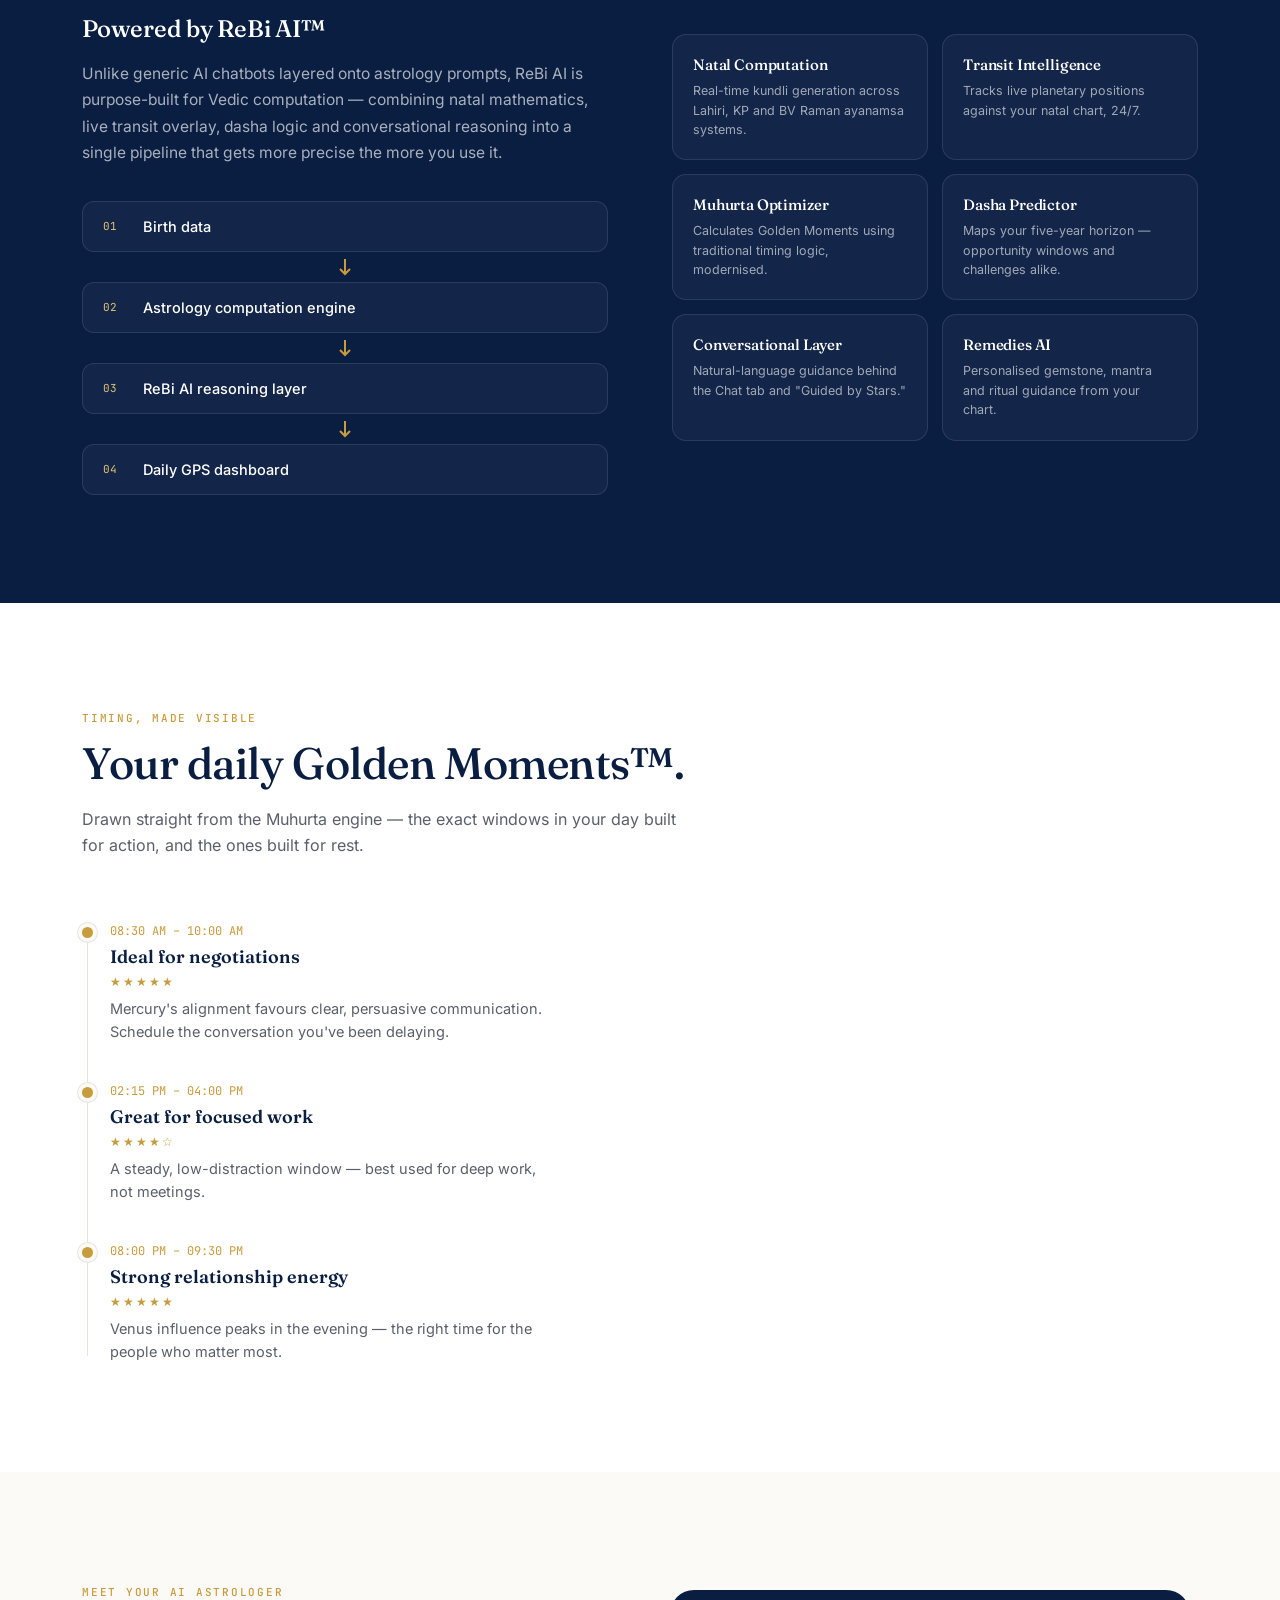
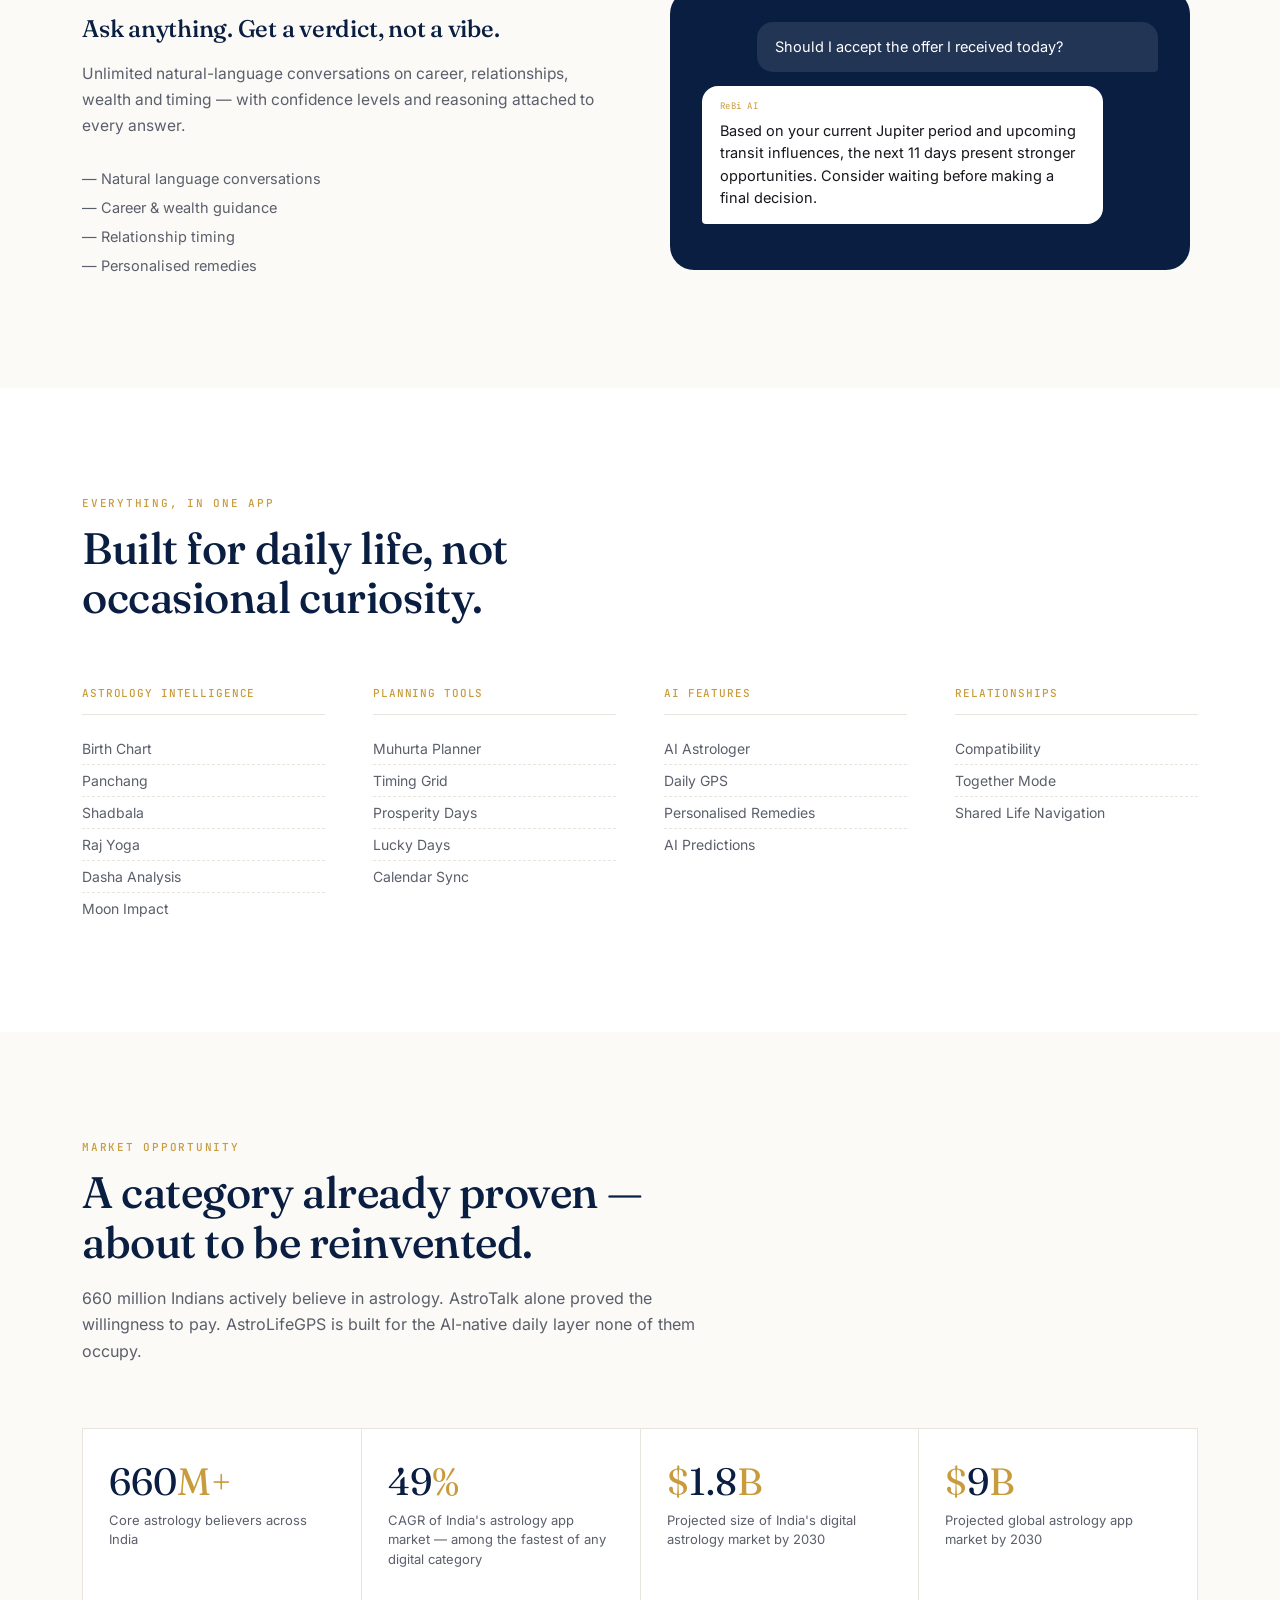
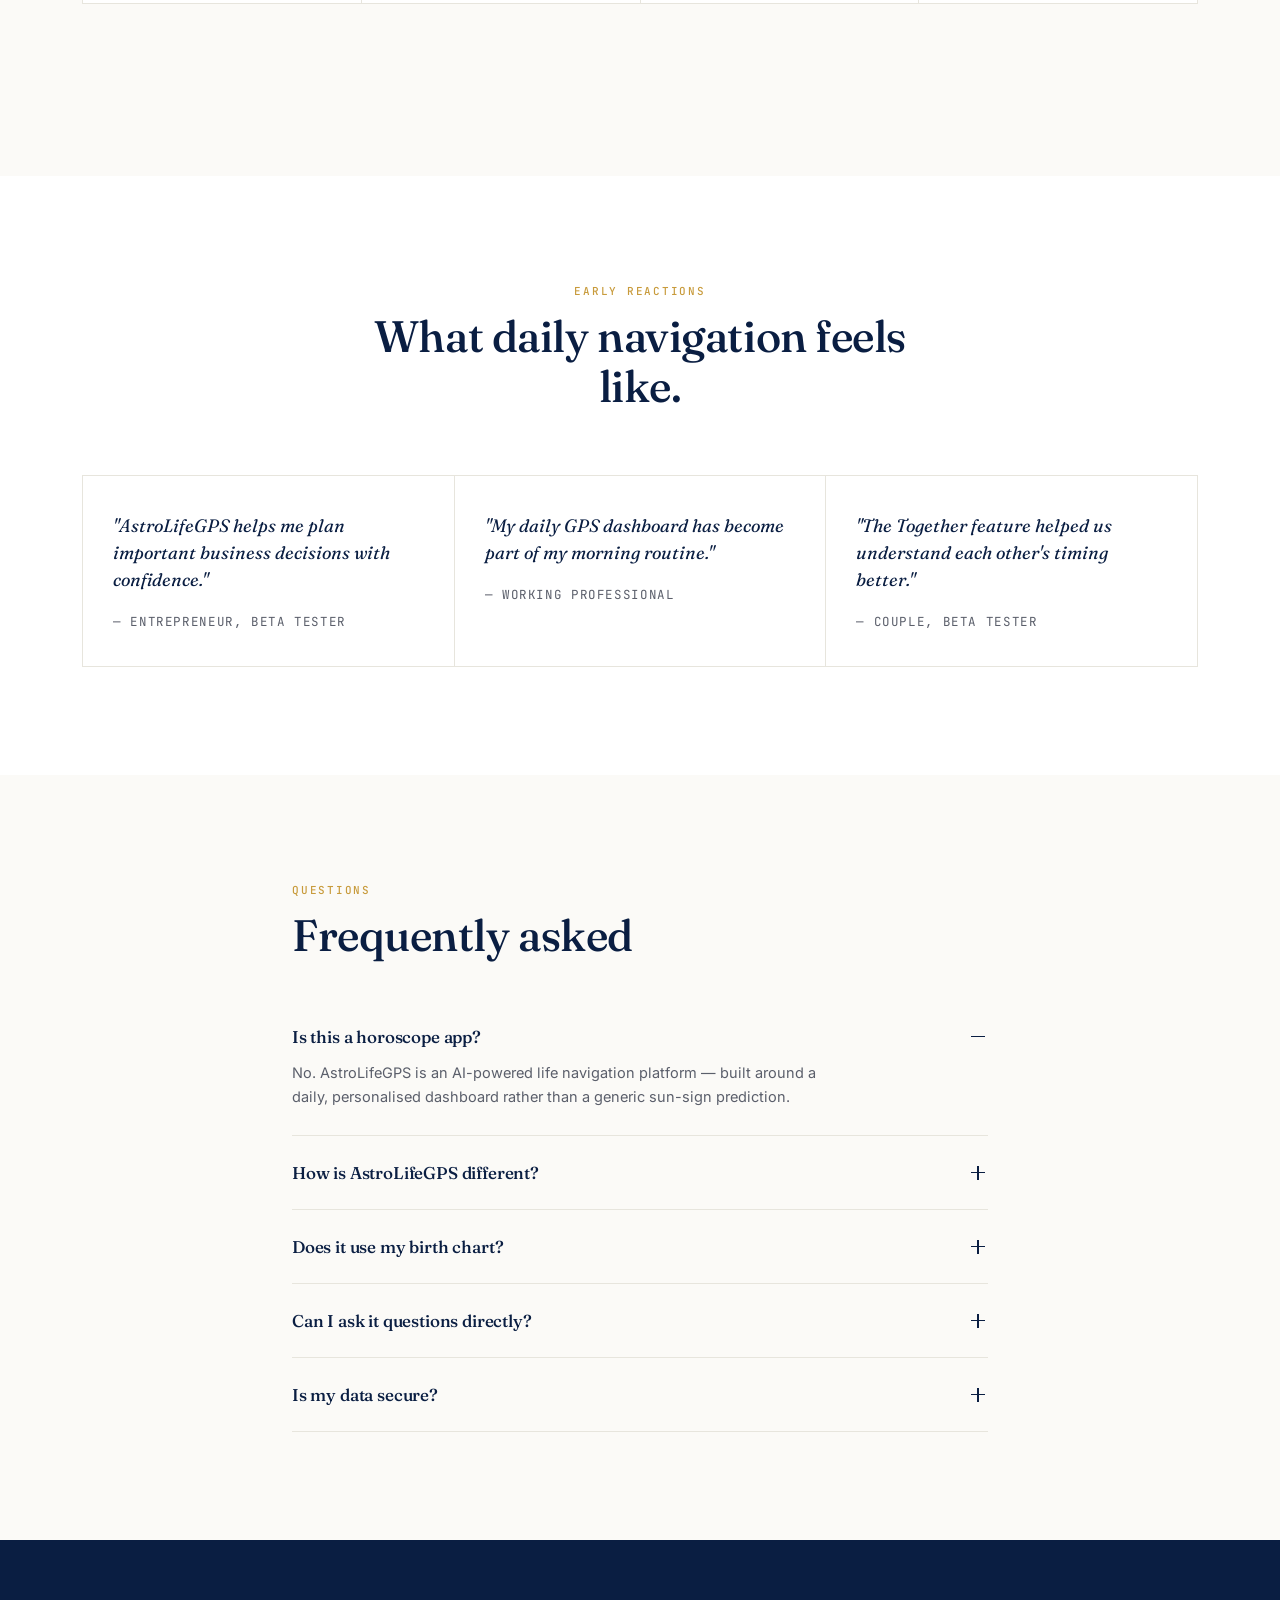
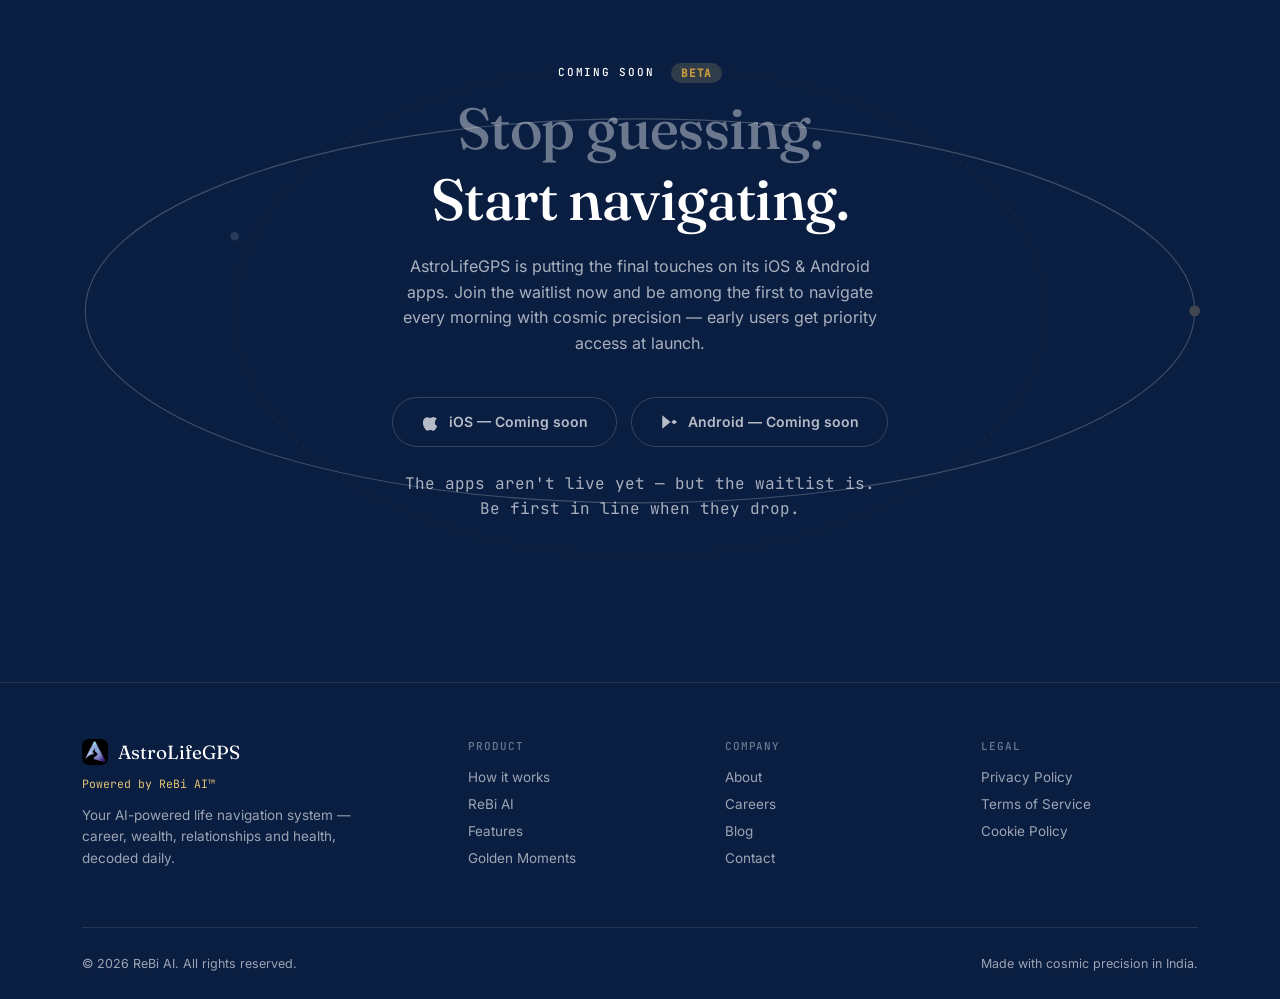
==== commit 84dcafa1: "Use horizontal AstroLifeGPS lockup as header logo Replace the small square mark plus separate wordma" ====
--- a/index.html
+++ b/index.html
@@ -120,6 +120,7 @@
     color:var(--navy-deep); display:flex; align-items:center; gap:8px;
   }
   .logo-mark{ border-radius:7px; display:block; flex-shrink:0; }
+  .logo-lockup{ height:40px; width:auto; display:block; }
   nav ul{ list-style:none; display:flex; gap:36px; }
   nav a{ font-size:14px; font-weight:500; color:var(--navy-deep); opacity:0.75; transition:opacity .2s; }
   nav a:hover{ opacity:1; }
@@ -483,9 +484,8 @@
 
 <header>
   <div class="nav-inner">
-    <a href="#top" class="logo">
-      <img class="logo-mark" src="assets/logo.svg" alt="AstroLifeGPS logo" width="28" height="28">
-      AstroLifeGPS</a>
+    <a href="#top" class="logo" aria-label="AstroLifeGPS home">
+      <img class="logo-lockup" src="assets/logo-lockup.png" alt="AstroLifeGPS" width="129" height="40"></a>
     <nav>
       <ul>
         <li><a href="#how">How it works</a></li>
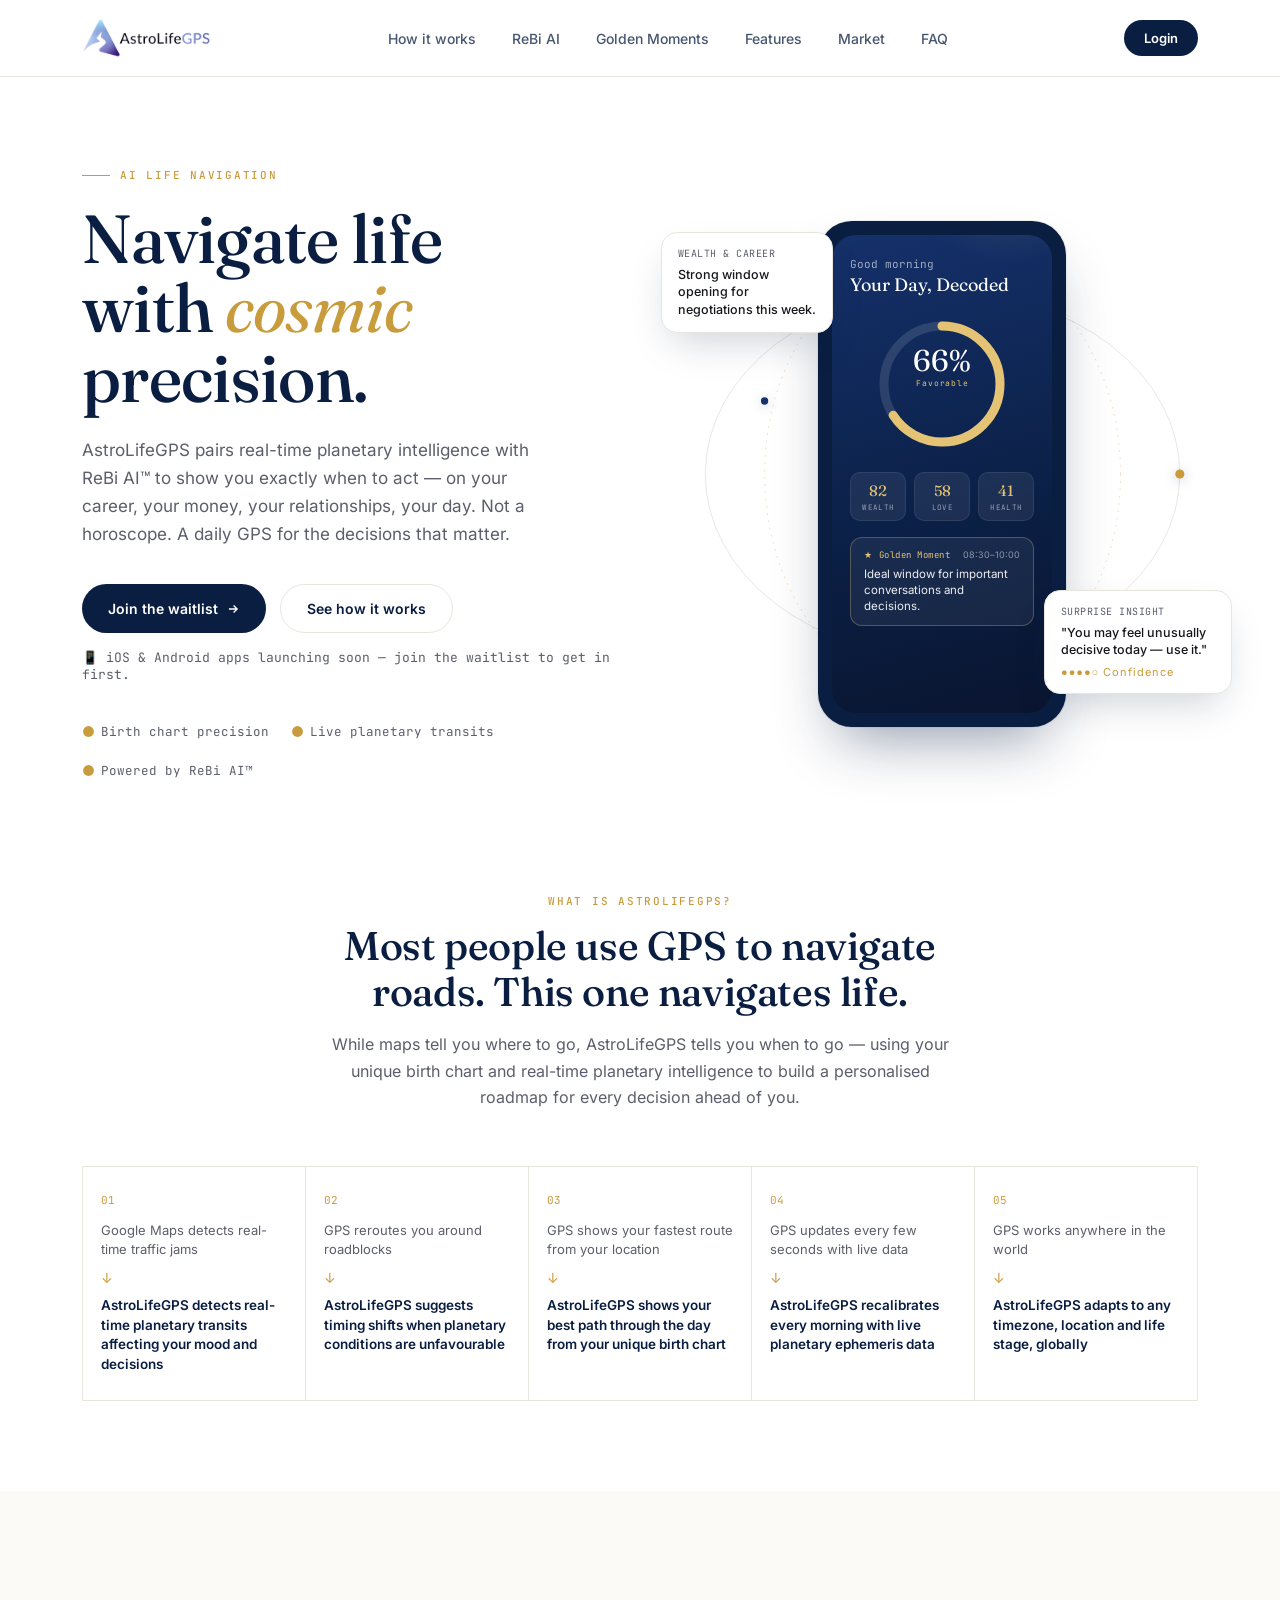
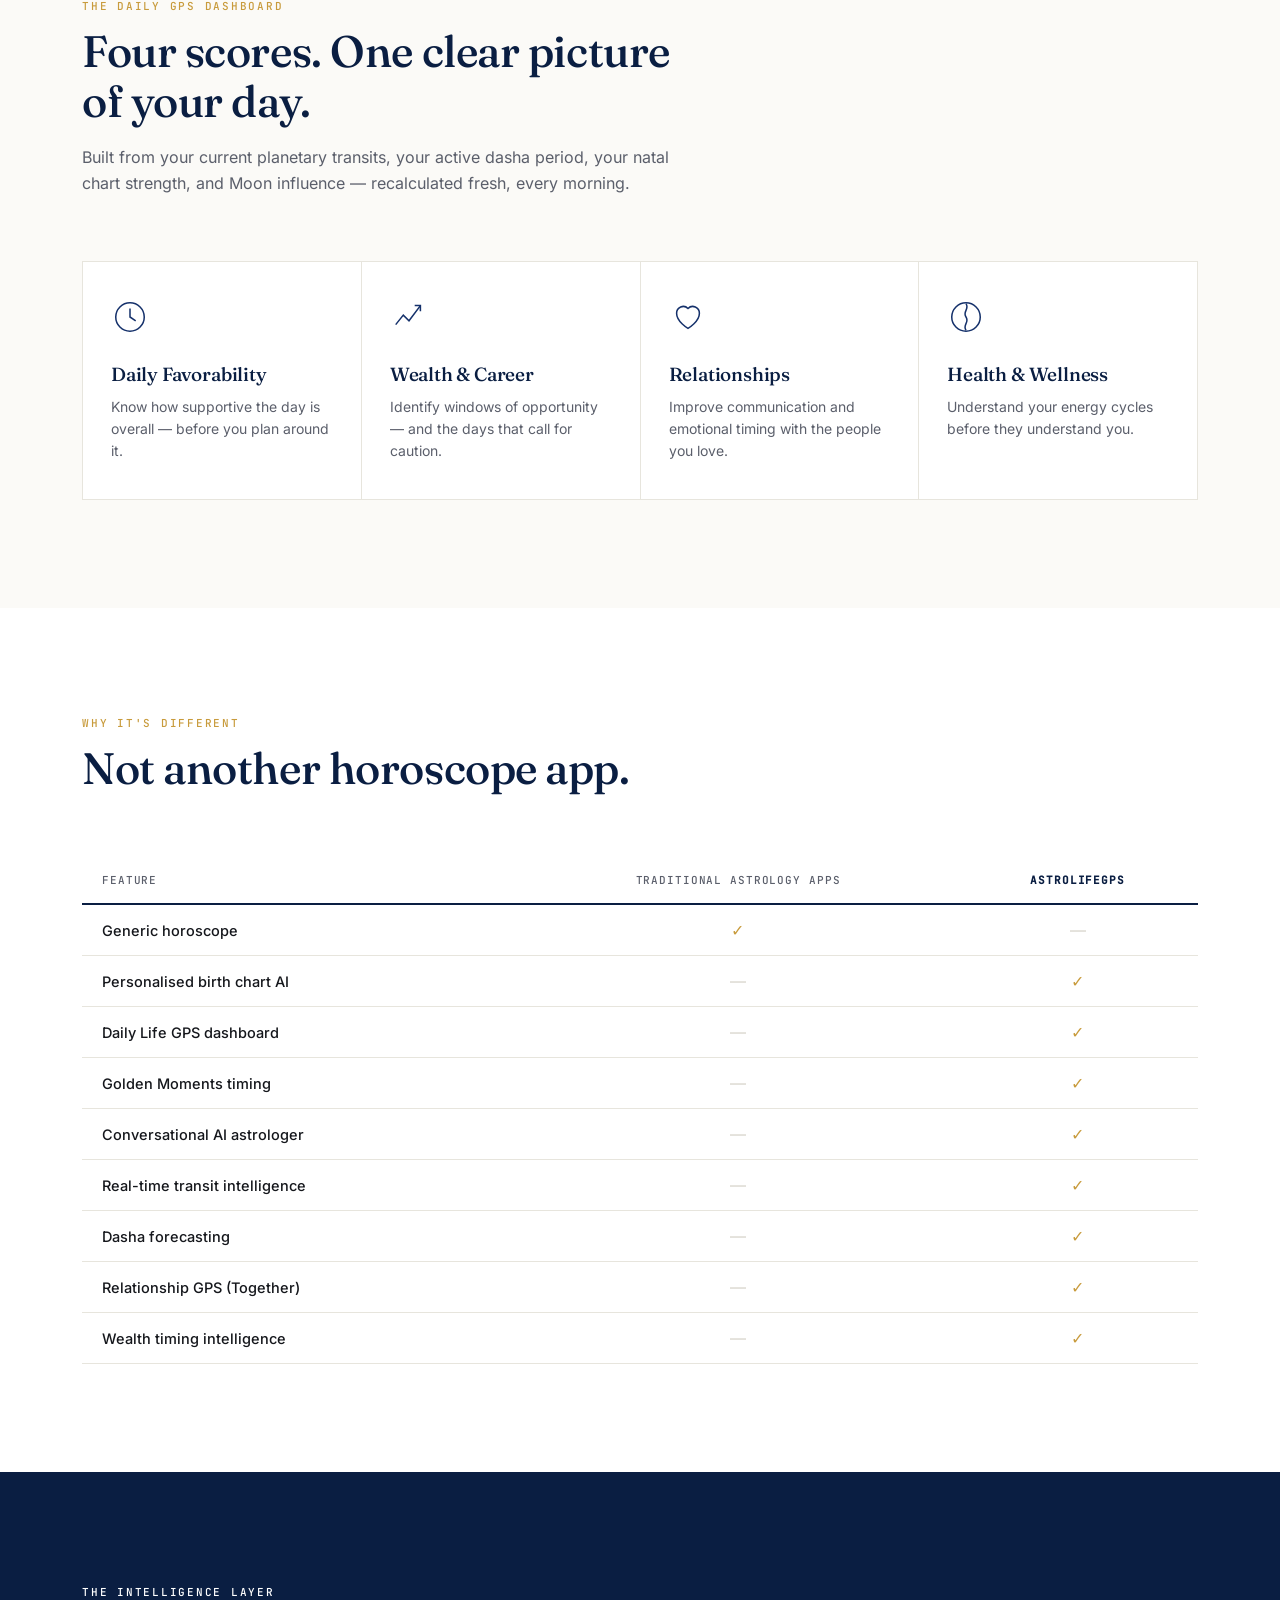
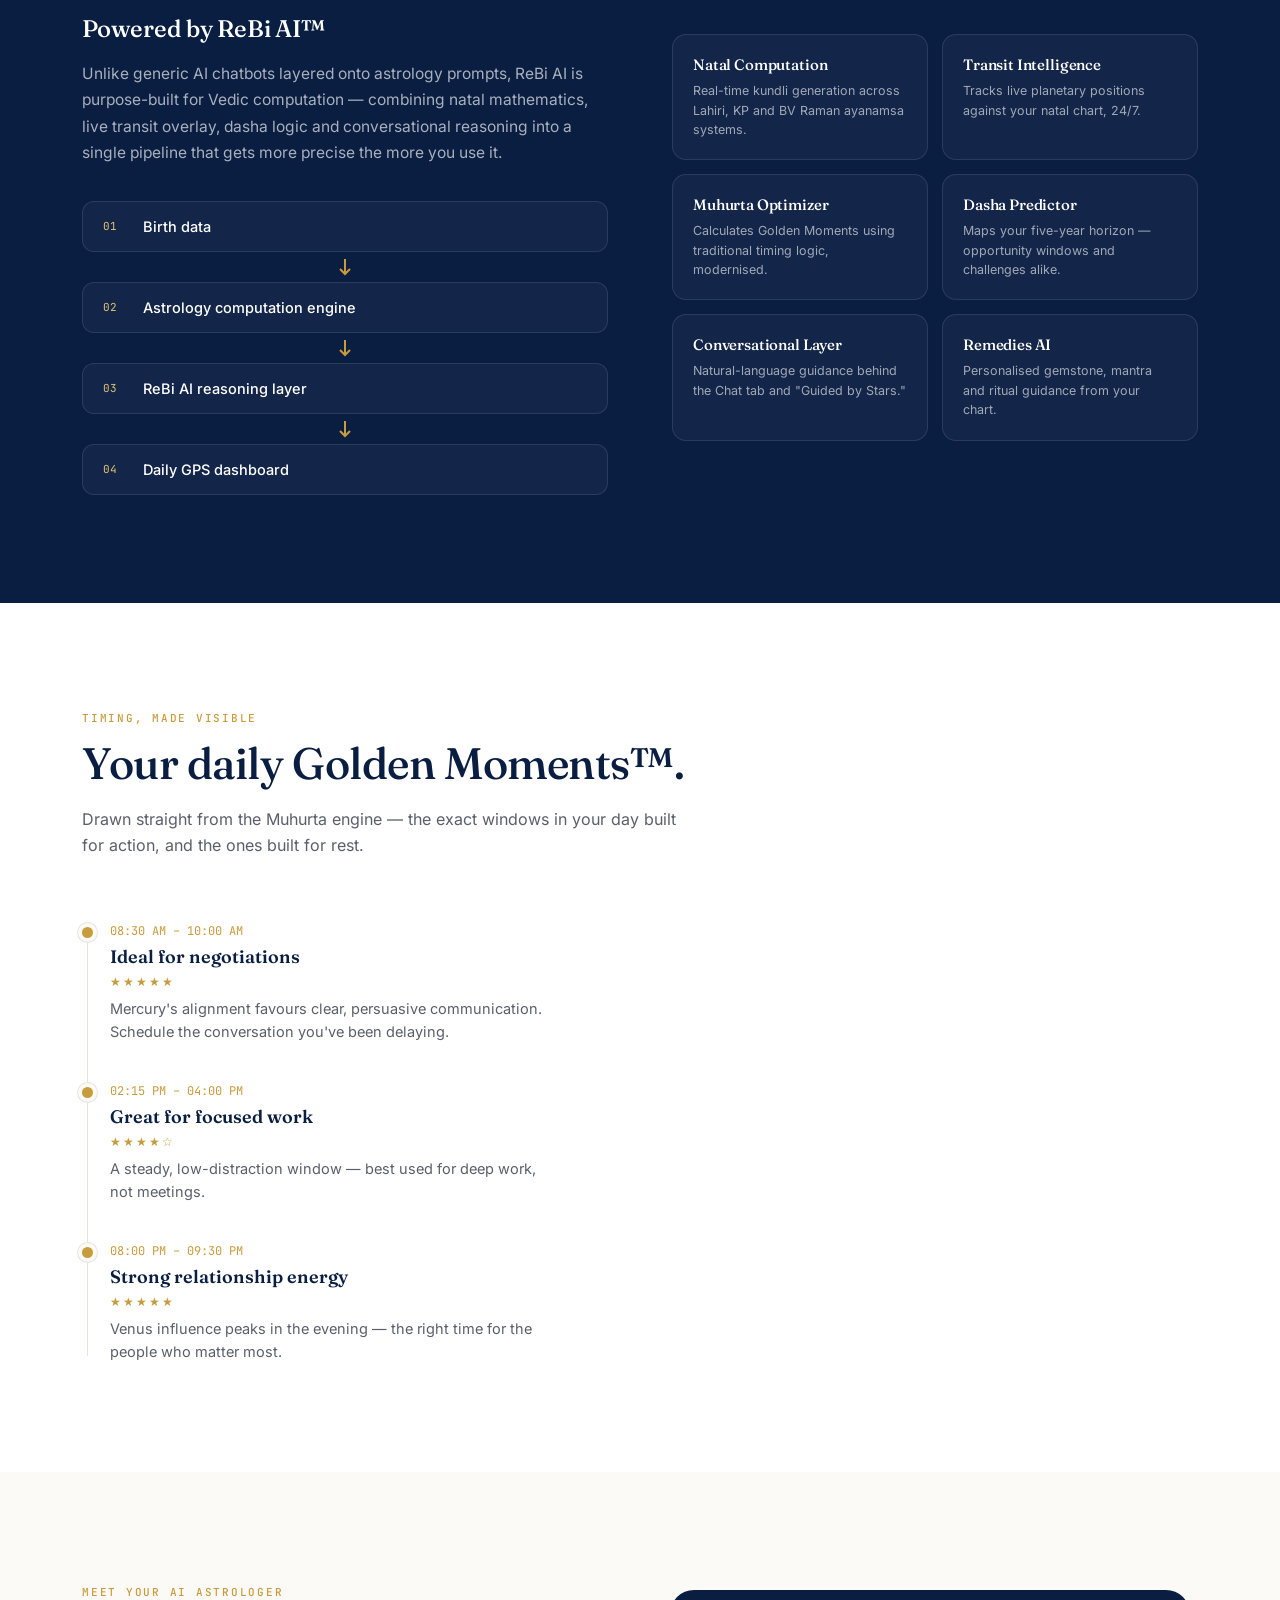
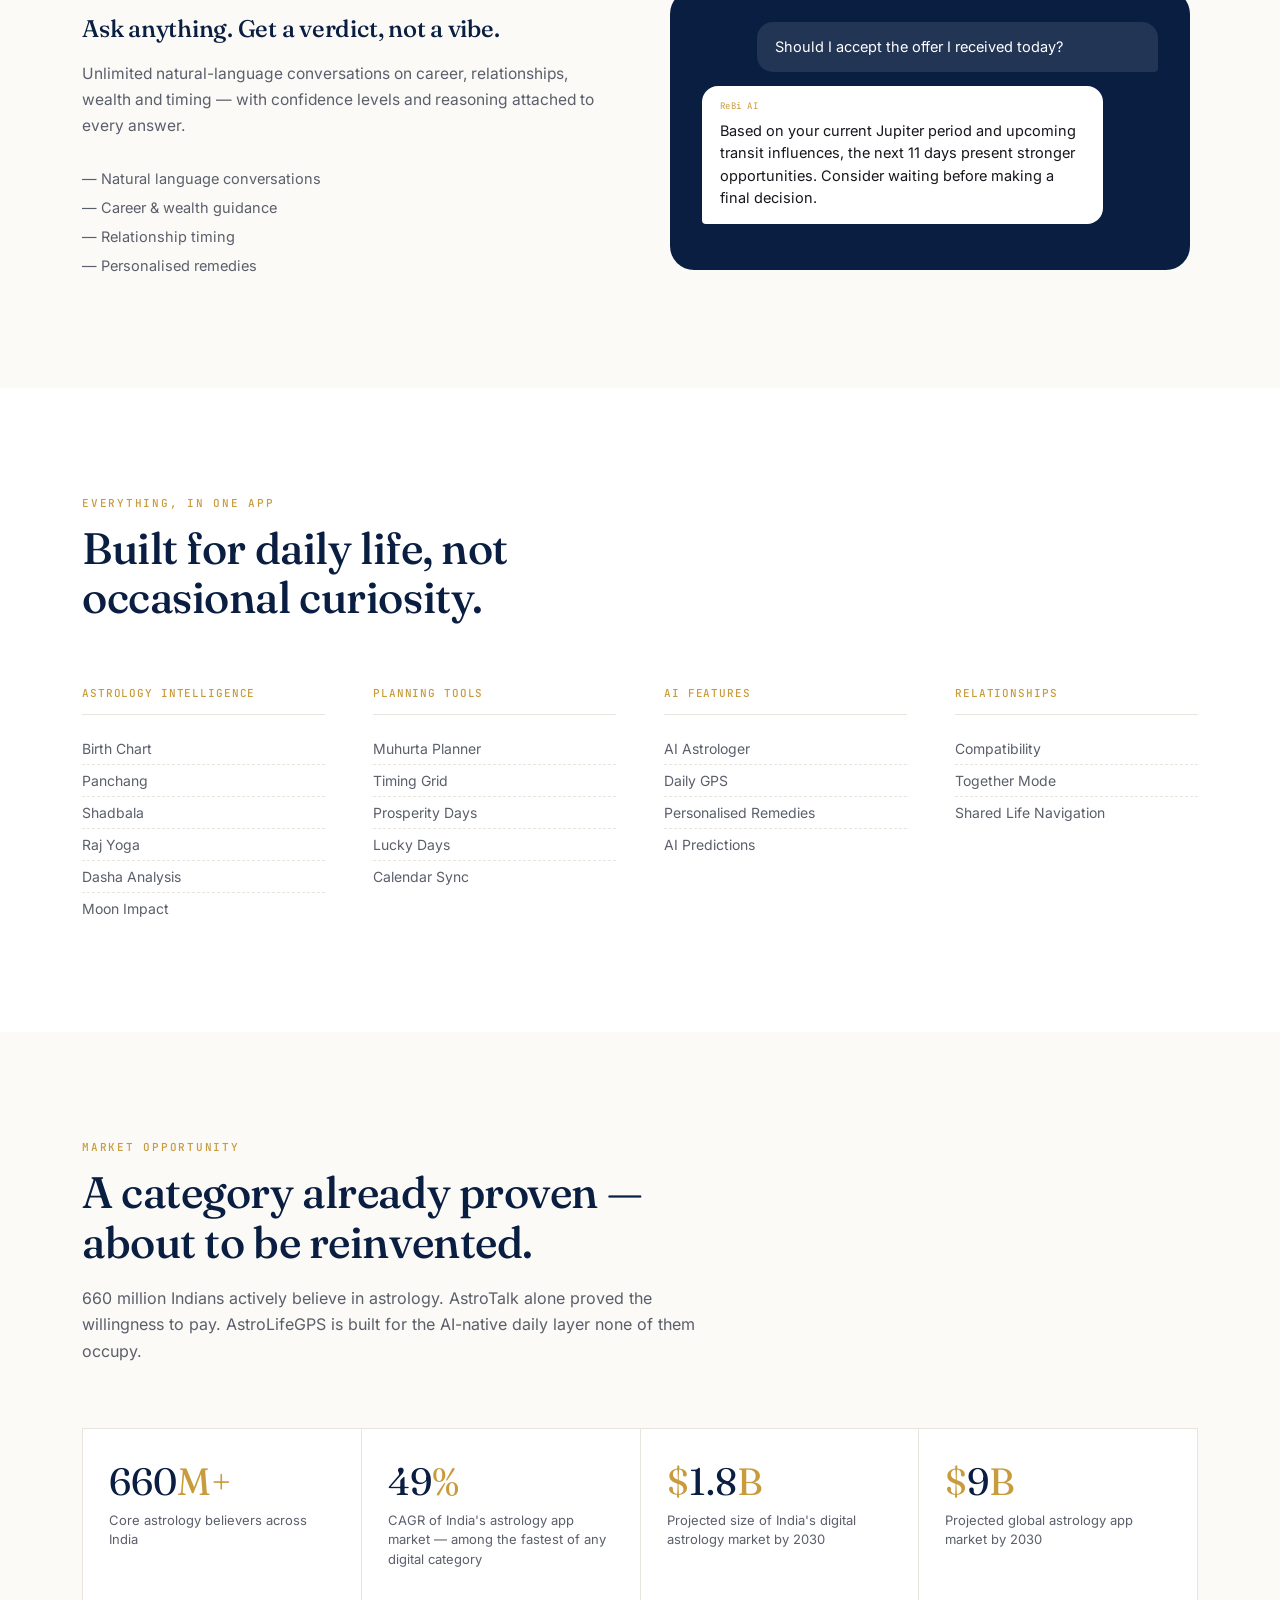
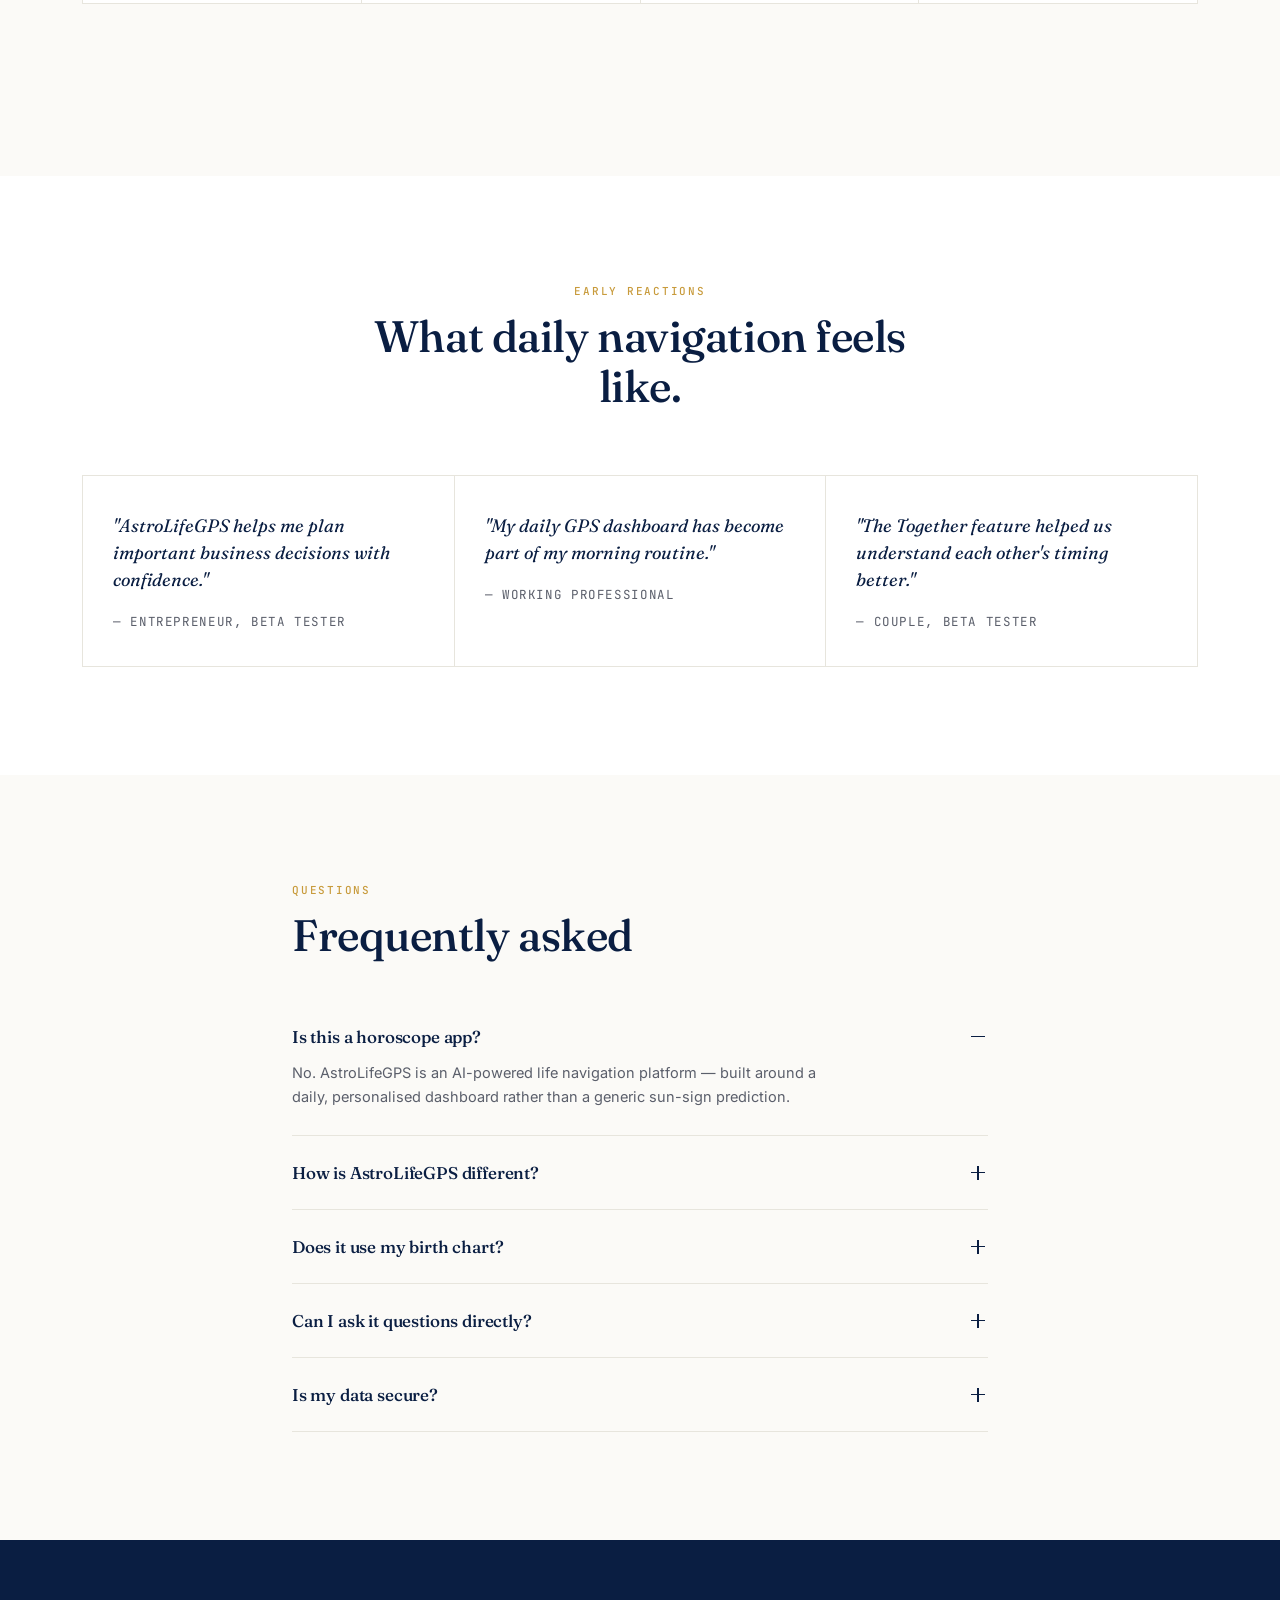
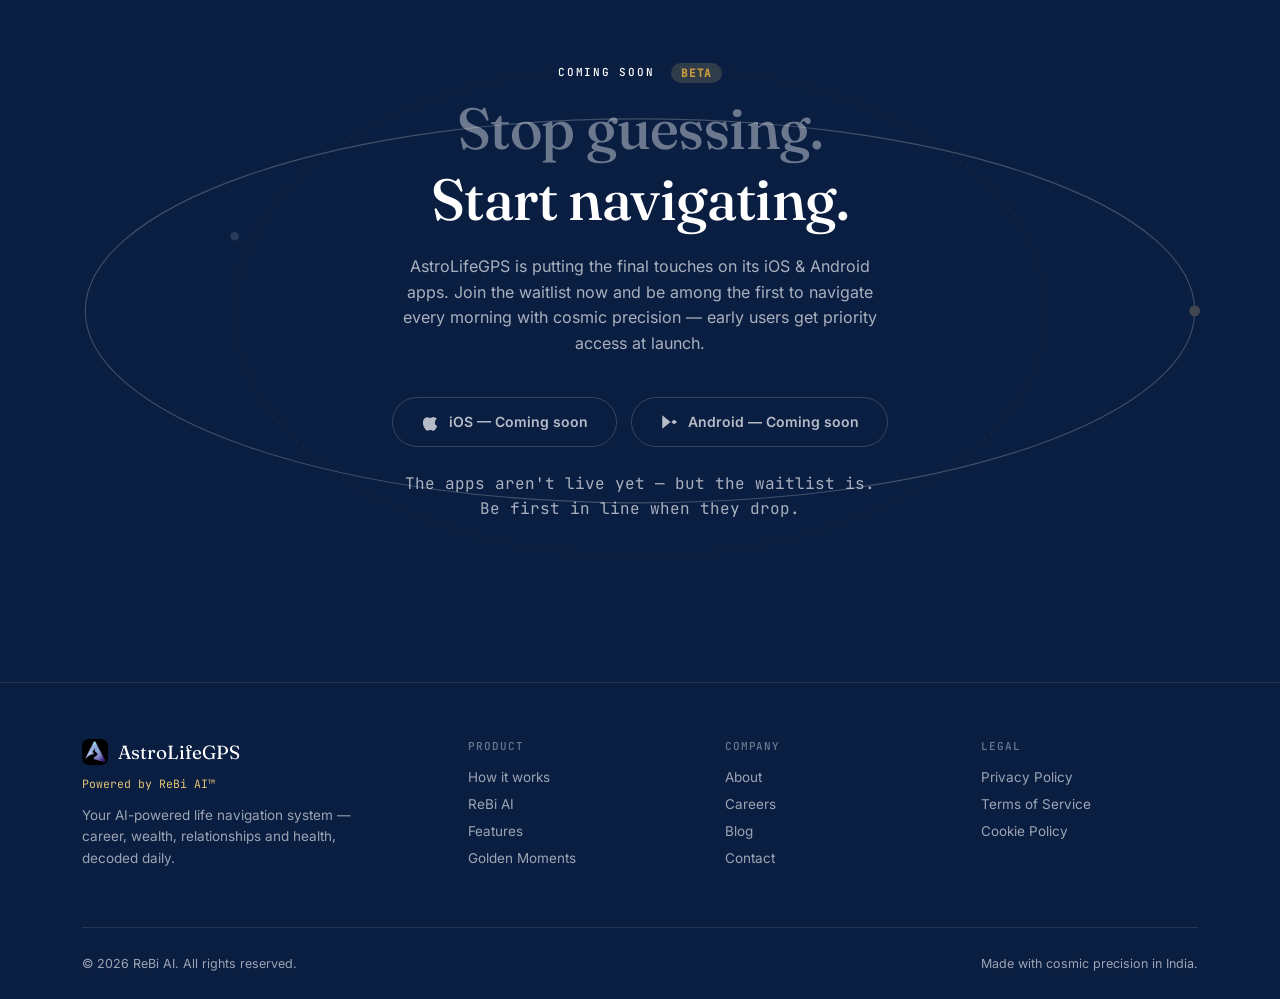
==== commit 1fead3a5: "Replace header CTA with Login link to app.astrolifegps.com Co-Authored-By: Claude Opus 5.5 <noreply@" ====
--- a/index.html
+++ b/index.html
@@ -496,7 +496,7 @@
         <li><a href="#faq">FAQ</a></li>
       </ul>
     </nav>
-    <a href="#download" class="nav-cta js-waitlist">Get early access</a>
+    <a href="https://app.astrolifegps.com/" class="nav-cta" target="_blank" rel="noopener noreferrer">Login</a>
   </div>
 </header>
 
